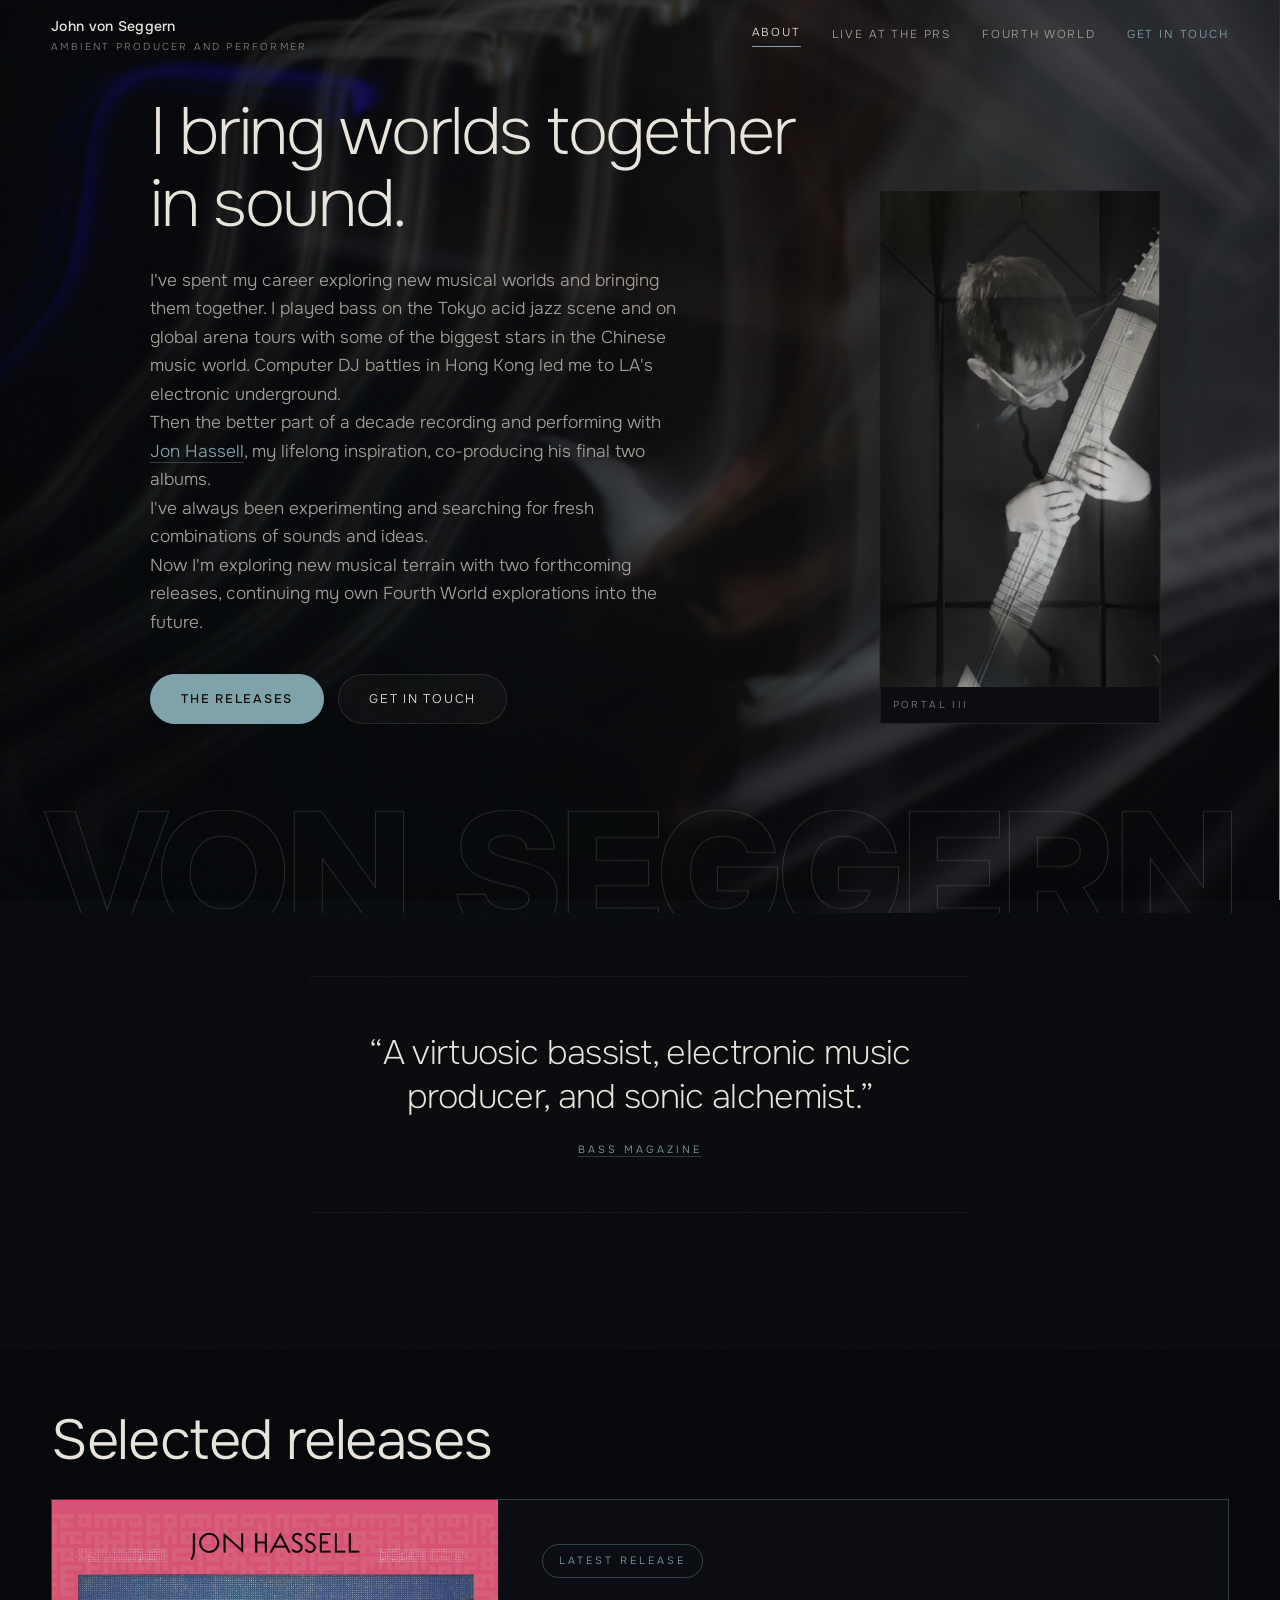
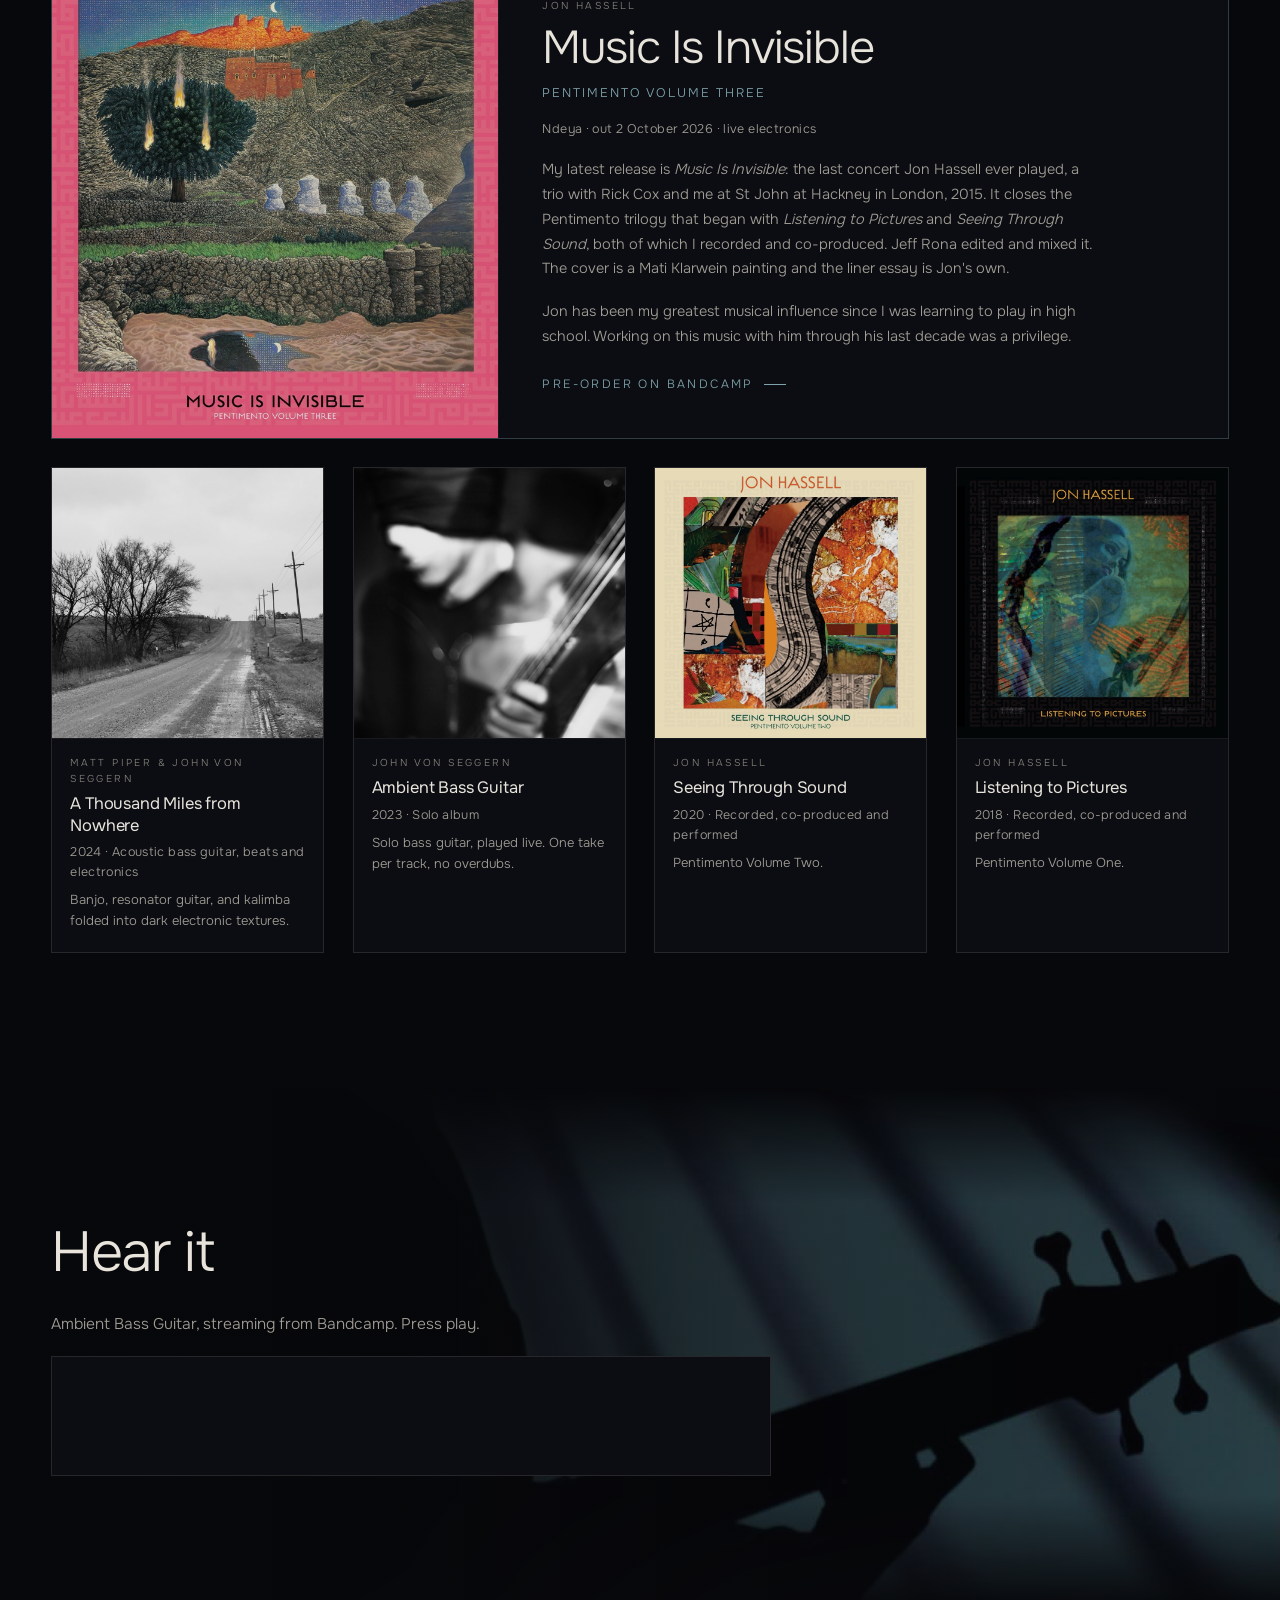
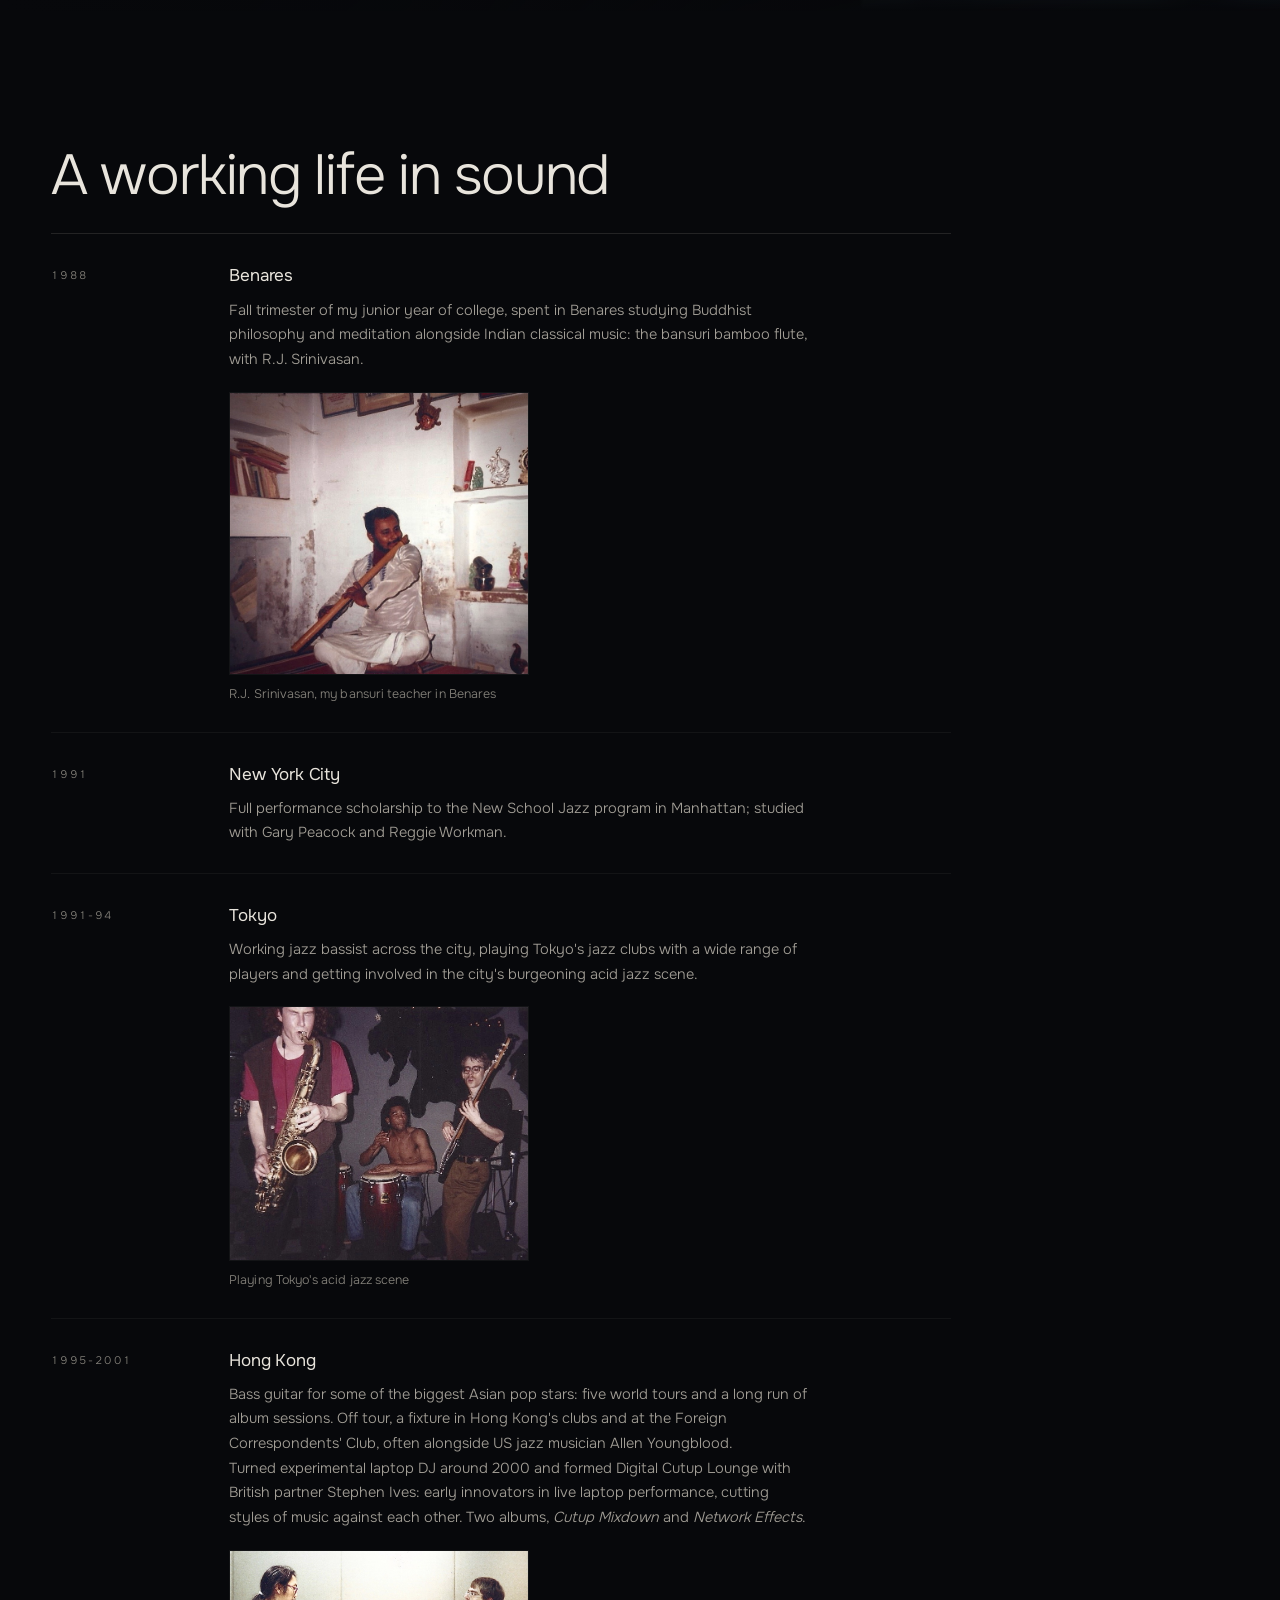
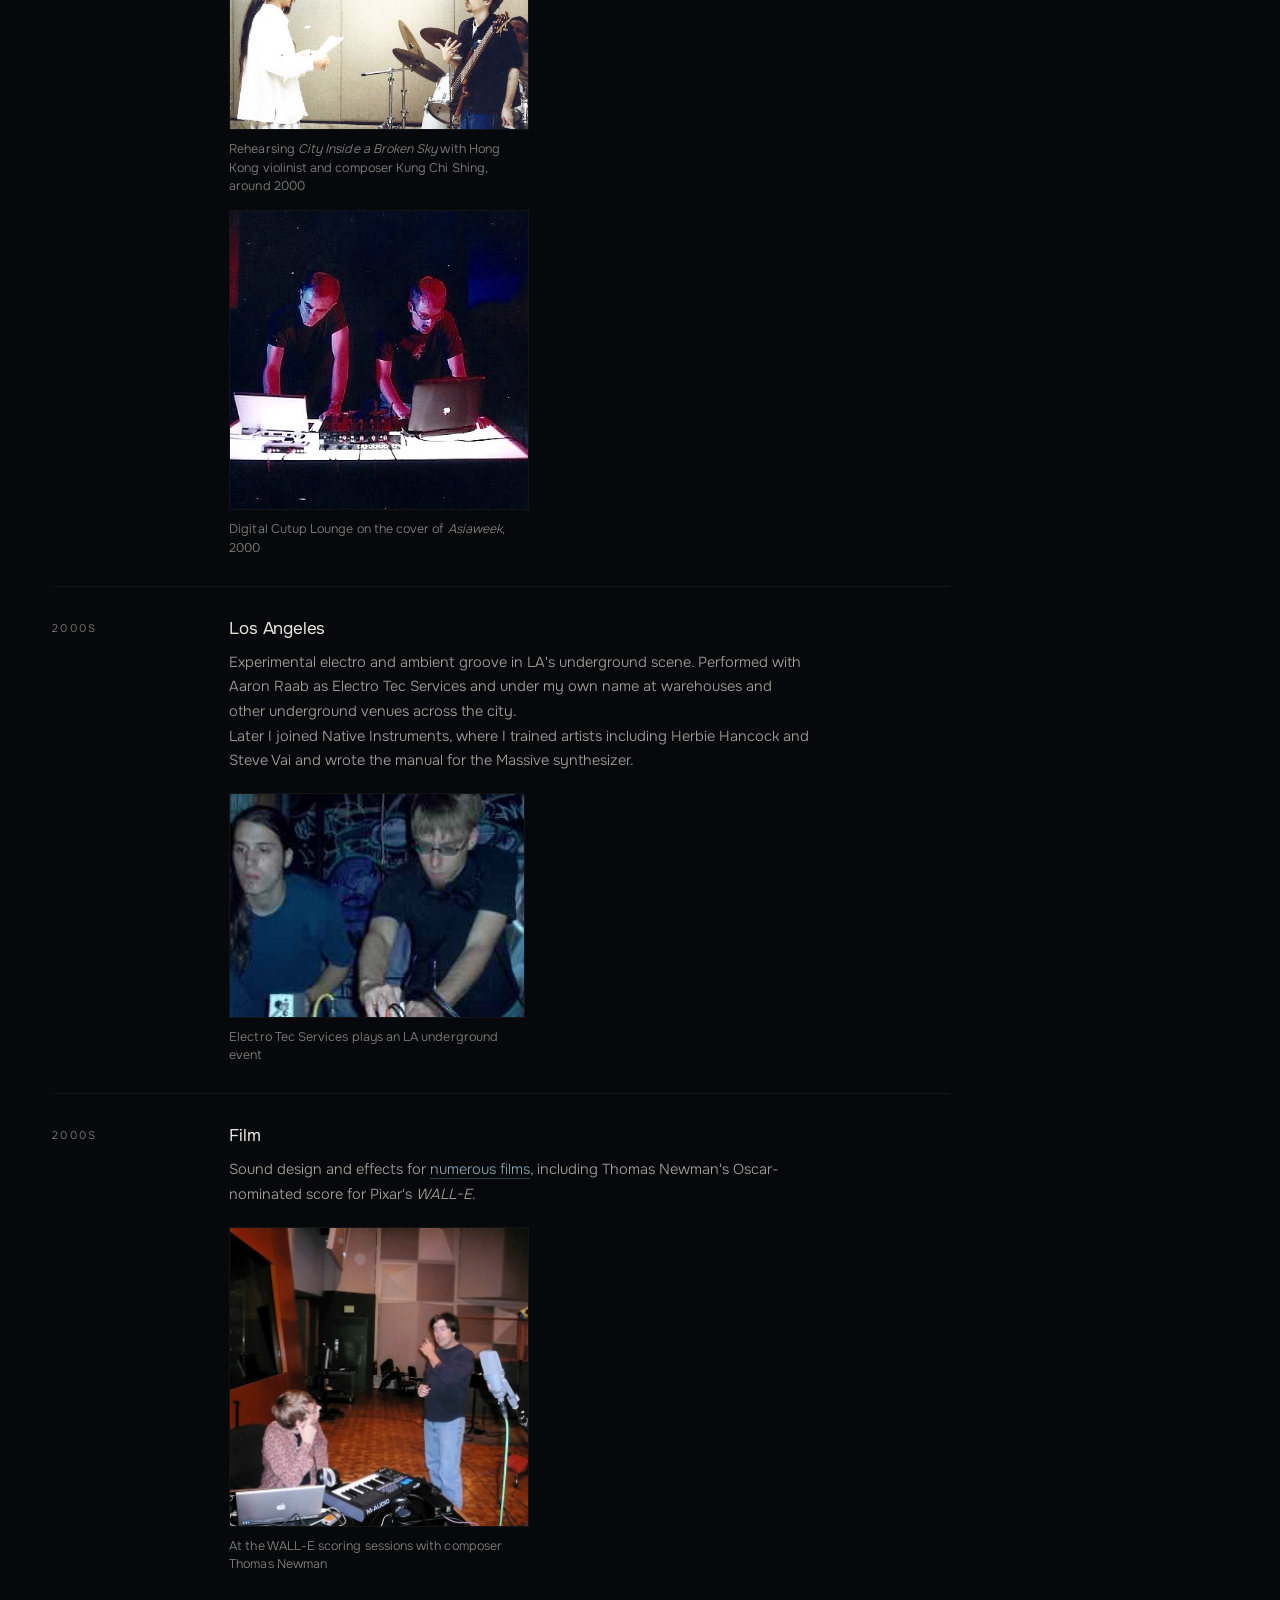
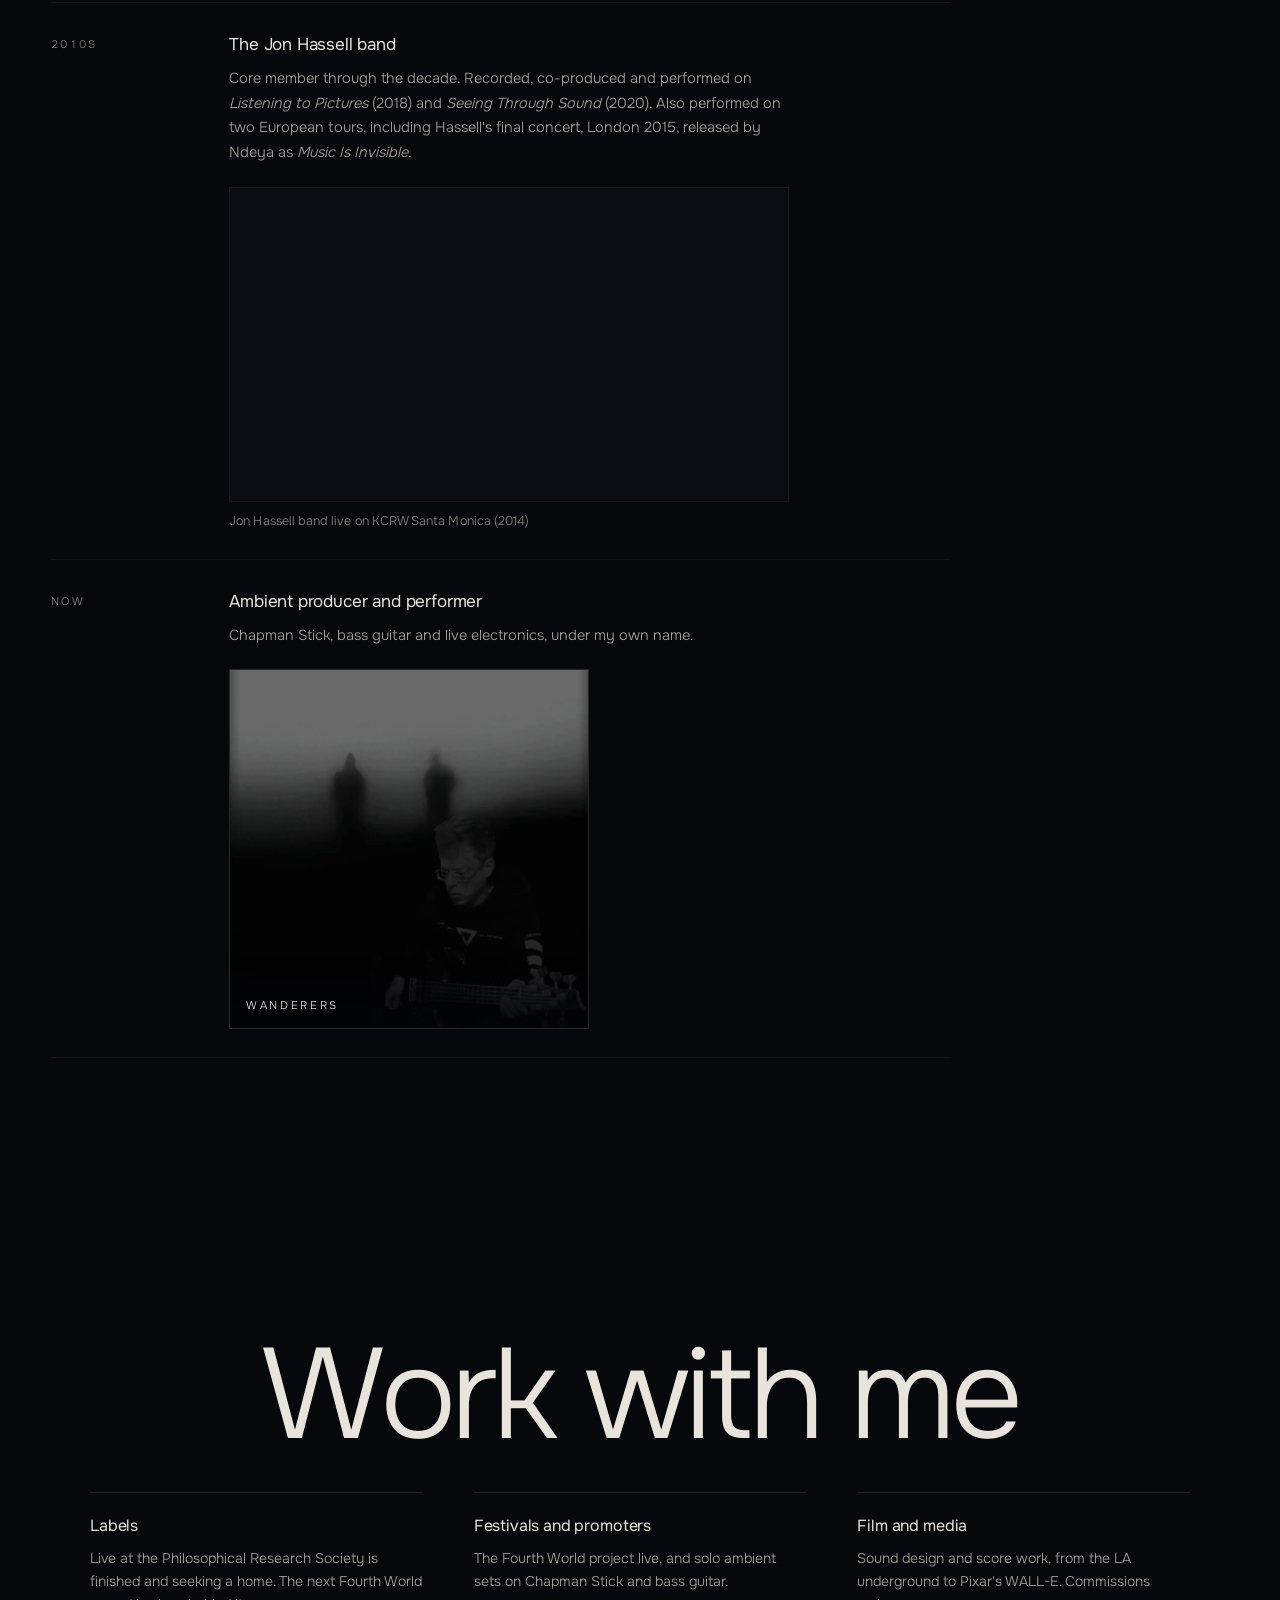
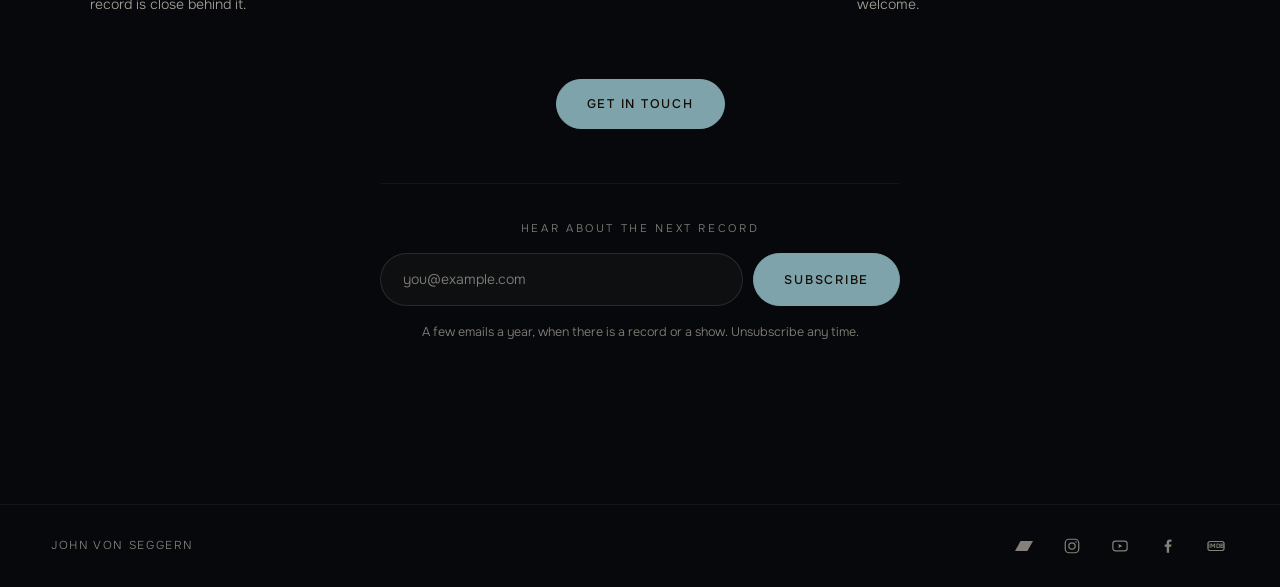
==== index.html @ d7f8a62e "Use John's wider edit of the R.J. Srinivasan photo The new crop keeps the room: the bookshelf, the s" ====
<!doctype html>
<html lang="en">
<!-- Text on this page is generated from copy/_shared.md + copy/index.md.
     Do not edit visible copy here; edit the Markdown, then: node build.js -->
<head>
<meta charset="utf-8">
<meta name="viewport" content="width=device-width, initial-scale=1">
<title data-copy="meta.title">John von Seggern - Ambient producer and performer</title>
<meta name="description" data-copy="meta.description" data-copy-attrs="content" content="John von Seggern: ambient producer and performer. Recorded and co-produced Jon Hassell's final two albums, sound design for Pixar's WALL-E, and a life in LA's electronic underground.">

<meta property="og:type" content="website">
<meta property="og:title" data-copy="meta.og.title" data-copy-attrs="content" content="John von Seggern">
<meta property="og:description" data-copy="meta.og.description" data-copy-attrs="content" content="Ambient producer and performer. A decade recording and performing with Jon Hassell. Worlds brought together in sound.">
<meta property="og:image" content="https://johnvonseggern.com/assets/web/img/prs-stage.jpg">
<meta property="og:image:width" content="2000">
<meta property="og:image:height" content="1363">
<meta property="og:image:alt" content="John von Seggern performing live with bass guitar and electronics">
<meta property="og:url" content="https://johnvonseggern.com/">
<meta name="twitter:card" content="summary_large_image">
<meta name="twitter:image" content="https://johnvonseggern.com/assets/web/img/prs-stage.jpg">
<meta name="twitter:image:alt" content="John von Seggern performing live with bass guitar and electronics">
<link rel="canonical" href="https://johnvonseggern.com/">
<meta name="theme-color" content="#07080b">

<link rel="preconnect" href="https://fonts.googleapis.com">
<link rel="preconnect" href="https://fonts.gstatic.com" crossorigin>
<link href="https://fonts.googleapis.com/css2?family=Onest:wght@200;300;400;500;600;800&display=swap" rel="stylesheet">
<link rel="stylesheet" href="css/site.css">
</head>
<body>

<!-- Atmospheric layers. Fixed, pointer-events-none, never inside a scrolling container. -->
<canvas id="fog" aria-hidden="true"></canvas>
<div class="vignette" aria-hidden="true"></div>
<div class="grain" aria-hidden="true"></div>

<a class="skip" href="#releases" data-copy="skip.label">Skip to content</a>

<header class="nav" id="nav">
  <a class="brand" href="index.html">
    <span class="brand-name" data-copy="brand.name">John von Seggern</span>
    <span class="brand-sub" data-copy="brand.sub">Ambient producer and performer</span>
  </a>
  <nav class="nav-links" aria-label="Pages">
    <a href="index.html" aria-current="page" data-copy="nav.about">About</a>
    <a href="prs.html" data-copy="nav.prs">Live at the PRS</a>
    <a href="fourth-world.html" data-copy="nav.fourthworld">Fourth World</a>
    <a href="#contact" class="nav-cta" data-copy="nav.cta">Get in touch</a>
  </nav>
</header>

<div class="rail" aria-hidden="true"><i id="railfill"></i></div>

<main id="top">

  <!-- ── 01 HERO ─ who he is today, grounded in what he has done ───── -->
  <section class="hero" id="hero">
    <div class="hero-bg" aria-hidden="true">
      <img src="assets/web/img/strings.jpg" alt="" fetchpriority="high">
    </div>

    <div class="hero-inner">
      <h1 class="hero-h reveal" data-copy="hero.h1">
        I bring worlds together<br>
        in sound.
      </h1>
      <p class="hero-sub reveal" style="--d:.08s" data-copy="hero.sub">
        I've spent my career exploring new musical worlds and bringing them together. I played bass on the Tokyo acid jazz scene and on global arena tours with some of the biggest stars in the Chinese music world. Computer DJ battles in Hong Kong led me to LA's electronic underground.<br>
        Then the better part of a decade recording and performing with <a href="https://en.wikipedia.org/wiki/Jon_Hassell" target="_blank" rel="noopener">Jon Hassell</a>,
        my lifelong inspiration, co-producing his final two albums.<br>
        I've always been experimenting and searching for fresh combinations of sounds and ideas.<br>
        Now I'm exploring new musical terrain with two forthcoming releases, continuing my own Fourth World explorations into the future.
      </p>
      <div class="hero-cta reveal" style="--d:.16s">
        <a class="btn btn-primary" href="#releases" data-copy="hero.cta.primary">The releases</a>
        <a class="btn btn-ghost" href="#contact" data-copy="hero.cta.secondary">Get in touch</a>
      </div>
    </div>

    <!-- floating video tile, Kage-style. The inline loop is a silent encode;
         the lightbox (data-video) streams the full piece with sound. Portal
         III runs 42s, so the loop is the whole piece rather than an excerpt
         the way Portal II's was. It is encoded at crf 31, not the house 27:
         this is the one video that autoplays the moment the page opens, and
         the tile is capped at 281px wide (hidden entirely under 900px), so
         27 spent 1.2MB on detail that never reaches a screen. -->
    <button class="hero-tile reveal" style="--d:.22s" data-video="assets/web/video/portal-iii.mp4"
            data-title="Portal III" aria-label="Play Portal III video">
      <video muted loop playsinline preload="none"
             poster="assets/web/img/poster-portal-iii.jpg"
             src="assets/web/video/portal-iii-loop.mp4"></video>
      <span class="hero-tile-label" data-copy="hero.tile.label">Portal III</span>
    </button>

    <div class="wordmark" aria-hidden="true"><span id="wm">VON&nbsp;SEGGERN</span></div>
  </section>


  <!-- ── 01b PRESS ─ one outside voice, right after the hero's own
       account of itself and before the record shelf ──────────────── -->
  <section class="press" id="press">
    <figure class="press-quote reveal">
      <blockquote data-copy="press.bass.quote">&ldquo;A virtuosic bassist, electronic music producer, and sonic alchemist.&rdquo;</blockquote>
      <figcaption class="press-cite">
        <a href="https://bassmagazine.com/john-von-seggern-announces-upcoming-album-ambient-bass-guitar/"
           target="_blank" rel="noopener"><cite data-copy="press.bass.cite">Bass Magazine</cite></a>
      </figcaption>
    </figure>
  </section>


  <!-- ── 02 RELEASES ─ the curated shelf of past records ───────────── -->
  <section class="sec releases" id="releases">
    <h2 class="h2 reveal" data-copy="releases.h2">Selected releases</h2>

    <!-- Featured: the newest record, given the full width above the grid.
         Only ever one. When the next release lands, this one moves down
         into .rel-grid as an ordinary card. -->
    <a class="rel-feature reveal" href="https://jonhassell.bandcamp.com/album/music-is-invisible-pentimento-volume-three"
       rel="noopener" target="_blank">
      <span class="rel-feature-art">
        <img src="assets/web/img/cover-invisible.jpg"
             alt="Music Is Invisible cover: a Mati Klarwein painting of a hillside village under a crescent moon"
             loading="lazy">
      </span>
      <span class="rel-feature-meta">
        <span class="album-status" data-copy="rel.invisible.status">Latest release</span>
        <span class="rel-feature-artist" data-copy="rel.invisible.artist">Jon Hassell</span>
        <span class="rel-feature-title" data-copy="rel.invisible.title">Music Is Invisible</span>
        <span class="rel-feature-sub" data-copy="rel.invisible.sub">Pentimento Volume Three</span>
        <span class="rel-feature-role" data-copy="rel.invisible.role">Ndeya &middot; out 2 October 2026 &middot; live electronics</span>
        <span class="rel-feature-body" data-copy="rel.invisible.body1">
          My latest release is <em>Music Is Invisible</em>: the last concert Jon Hassell ever
          played, a trio with Rick Cox and me at St John at Hackney in London, 2015.
          It closes the Pentimento trilogy that began with <em>Listening to Pictures</em>
          and <em>Seeing Through Sound</em>, both of which I recorded and co-produced.
          Jeff Rona edited and mixed it. The cover is a Mati Klarwein painting and
          the liner essay is Jon's own.
        </span>
        <span class="rel-feature-body" data-copy="rel.invisible.body2">
          Jon has been my greatest musical influence since I was learning to play in
          high school. Working on this music with him through his last decade was a
          privilege.
        </span>
        <span class="rel-feature-cta" data-copy="rel.invisible.cta">Pre-order on Bandcamp</span>
      </span>
    </a>

    <!-- Reverse chronological. -->
    <div class="rel-grid">

      <a class="rel reveal" href="https://johnvon.bandcamp.com/album/a-thousand-miles-from-nowhere"
         rel="noopener" target="_blank">
        <span class="rel-art"><img src="assets/web/img/cover-tmfn.jpg" alt="" loading="lazy"></span>
        <span class="rel-meta">
          <span class="rel-artist" data-copy="rel.tmfn.artist">Matt Piper &amp; John von Seggern</span>
          <span class="rel-title" data-copy="rel.tmfn.title">A Thousand Miles from Nowhere</span>
          <span class="rel-role" data-copy="rel.tmfn.role">2024 &middot; Acoustic bass guitar, beats and electronics</span>
          <span class="rel-line" data-copy="rel.tmfn.line">
            Banjo, resonator guitar, and kalimba folded into dark electronic
            textures.
          </span>
        </span>
      </a>

      <a class="rel reveal" style="--d:.06s" href="https://johnvon.bandcamp.com/album/ambient-bass-guitar"
         rel="noopener" target="_blank">
        <span class="rel-art"><img src="assets/web/img/cover-abg.jpg" alt="" loading="lazy"></span>
        <span class="rel-meta">
          <span class="rel-artist" data-copy="rel.abg.artist">John von Seggern</span>
          <span class="rel-title" data-copy="rel.abg.title">Ambient Bass Guitar</span>
          <span class="rel-role" data-copy="rel.abg.role">2023 &middot; Solo album</span>
          <span class="rel-line" data-copy="rel.abg.line">Solo bass guitar, played live. One take per track, no overdubs.</span>
        </span>
      </a>

      <a class="rel reveal" style="--d:.12s"
         href="https://www.youtube.com/watch?v=nZeCZ1MTCkA&amp;list=OLAK5uy_lYxoY0qTlQonBW9faIrk0W-QDXne2gDJo&amp;index=2"
         rel="noopener" target="_blank">
        <span class="rel-art"><img src="assets/web/img/cover-seeing.jpg" alt="" loading="lazy"></span>
        <span class="rel-meta">
          <span class="rel-artist" data-copy="rel.seeing.artist">Jon Hassell</span>
          <span class="rel-title" data-copy="rel.seeing.title">Seeing Through Sound</span>
          <span class="rel-role" data-copy="rel.seeing.role">2020 &middot; Recorded, co-produced and performed</span>
          <span class="rel-line" data-copy="rel.seeing.line">Pentimento Volume Two.</span>
        </span>
      </a>

      <a class="rel reveal" style="--d:.18s"
         href="https://www.youtube.com/watch?v=08a_pqOjzc8&amp;list=OLAK5uy_nEiHeSC9v34qN7yXW-GhS_eXLv1ClhCdI&amp;index=2"
         rel="noopener" target="_blank">
        <span class="rel-art"><img src="assets/web/img/cover-listening.jpg" alt="" loading="lazy"></span>
        <span class="rel-meta">
          <span class="rel-artist" data-copy="rel.listening.artist">Jon Hassell</span>
          <span class="rel-title" data-copy="rel.listening.title">Listening to Pictures</span>
          <span class="rel-role" data-copy="rel.listening.role">2018 &middot; Recorded, co-produced and performed</span>
          <span class="rel-line" data-copy="rel.listening.line">Pentimento Volume One.</span>
        </span>
      </a>

    </div>
  </section>


  <!-- ── 03 HEAR IT ─ the music, playable without leaving ──────────── -->
  <section class="sec hear" id="listen">
    <div class="hear-bg" aria-hidden="true">
      <img src="assets/web/img/live-at-prs/7rv0197-jvs.jpg" alt="" loading="lazy">
    </div>
    <h2 class="h2 reveal" data-copy="hear.h2">Hear it</h2>
    <p class="body reveal" style="--d:.06s" data-copy="hear.sub">Ambient Bass Guitar, streaming from Bandcamp. Press play.</p>
    <div class="embed reveal" style="--d:.1s">
      <iframe title="Ambient Bass Guitar by John von Seggern, Bandcamp player"
              loading="lazy"
              src="https://bandcamp.com/EmbeddedPlayer/album=1179333122/size=large/bgcol=07080b/linkcol=7fa3ab/tracklist=false/artwork=small/transparent=true/"></iframe>
    </div>
  </section>


  <!-- ── 04 HISTORY ─ the career, curated for the picture John wants ── -->
  <section class="sec history" id="history">
    <h2 class="h2 reveal" data-copy="history.h2">A working life in sound</h2>
    <ol class="timeline">
      <li class="era reveal">
        <span class="era-when" data-copy="era.india.when">1988</span>
        <span class="era-what">
          <h3 data-copy="era.india.h3">Benares</h3>
          <p data-copy="era.india.p">
            Fall trimester of my junior year of college, spent in Benares studying Buddhist
            philosophy and meditation alongside Indian classical music: the bansuri bamboo
            flute, with R.J. Srinivasan.
          </p>
          <div class="era-photos">
            <figure class="era-photo">
              <img src="assets/web/img/other/rj-srinivasan2.jpg"
                   alt="R.J. Srinivasan seated on the floor of a whitewashed room, playing a long bamboo flute, a bookshelf and small shrine niches behind him"
                   width="731" height="690" loading="lazy" decoding="async">
              <figcaption data-copy="era.india.caption.teacher">R.J. Srinivasan, my bansuri teacher in Benares</figcaption>
            </figure>
          </div>
        </span>
      </li>
      <li class="era reveal" style="--d:.04s">
        <span class="era-when" data-copy="era.study.when">1991</span>
        <span class="era-what">
          <h3 data-copy="era.study.h3">New York City</h3>
          <p data-copy="era.study.p">
            Full performance scholarship to the New School Jazz program in
            Manhattan; studied with Gary Peacock and Reggie Workman.
          </p>
        </span>
      </li>
      <li class="era reveal" style="--d:.08s">
        <span class="era-when" data-copy="era.tokyo.when">1991-94</span>
        <span class="era-what">
          <h3 data-copy="era.tokyo.h3">Tokyo</h3>
          <p data-copy="era.tokyo.p">
            Working jazz bassist across the city, playing Tokyo's jazz clubs with
            a wide range of players and getting involved in the city's burgeoning
            acid jazz scene.
          </p>
          <div class="era-photos">
            <figure class="era-photo">
              <img src="assets/web/img/other/andy-david-johnvon-acidjazz.jpg"
                   alt="A trio playing in a dark room: a saxophonist, a conga player, and John von Seggern on bass guitar"
                   width="719" height="609" loading="lazy" decoding="async">
              <figcaption data-copy="era.tokyo.caption">Playing Tokyo's acid jazz scene</figcaption>
            </figure>
          </div>
        </span>
      </li>
      <li class="era reveal" style="--d:.12s">
        <span class="era-when" data-copy="era.hk.when">1995-2001</span>
        <span class="era-what">
          <h3 data-copy="era.hk.h3">Hong Kong</h3>
          <p data-copy="era.hk.p">
            Bass guitar for some of the biggest Asian pop stars: five world tours
            and a long run of album sessions. Off tour, a fixture in Hong Kong's
            clubs and at the Foreign Correspondents' Club, often alongside US jazz
            musician Allen Youngblood.<br>
            Turned experimental laptop DJ around 2000 and formed Digital Cutup Lounge with
            British partner Stephen Ives: early innovators in live laptop performance, cutting
            styles of music against each other. Two albums, <em>Cutup Mixdown</em>
            and <em>Network Effects</em>.
          </p>
          <div class="era-photos stack">
            <figure class="era-photo">
              <img src="assets/web/img/other/johnvon-with-kungchishing.jpg"
                   alt="Kung Chi Shing reading from a score while John von Seggern, bass guitar in hand, talks back across a rehearsal room"
                   width="993" height="594" loading="lazy" decoding="async">
              <figcaption data-copy="era.hk.caption.kung">Rehearsing <em>City Inside a Broken Sky</em> with Hong Kong violinist and composer Kung Chi Shing, around 2000</figcaption>
            </figure>
            <figure class="era-photo">
              <img src="assets/web/img/other/dcl-asiaweek-cover.jpg"
                   alt="Two performers lit red and blue, bent over laptops and a mixer on a white table"
                   width="402" height="402" loading="lazy" decoding="async">
              <figcaption data-copy="era.hk.caption.asiaweek">Digital Cutup Lounge on the cover of <em>Asiaweek</em>, 2000</figcaption>
            </figure>
          </div>
        </span>
      </li>
      <li class="era reveal" style="--d:.16s">
        <span class="era-when" data-copy="era.la.when">2000s</span>
        <span class="era-what">
          <h3 data-copy="era.la.h3">Los Angeles</h3>
          <p data-copy="era.la.p">
            Experimental electro and ambient groove in LA's underground scene.
            Performed with Aaron Raab as Electro Tec Services and under my own name at warehouses and other underground venues across the city.<br>
            Later I joined Native Instruments, where I trained artists including
            Herbie Hancock and Steve Vai and wrote the manual for the Massive
            synthesizer.
          </p>
          <div class="era-photos">
            <figure class="era-photo" style="--nat:296px">
              <img src="assets/web/img/era-ets-warehouse.jpg"
                   alt="Two performers behind gear at a dark warehouse event, graffiti on the wall behind them"
                   width="296" height="224" loading="lazy" decoding="async">
              <figcaption>Electro Tec Services plays an LA underground event</figcaption>
            </figure>
          </div>
        </span>
      </li>
      <li class="era reveal" style="--d:.2s">
        <span class="era-when" data-copy="era.film.when">2000s</span>
        <span class="era-what">
          <h3 data-copy="era.film.h3">Film</h3>
          <p data-copy="era.film.p">
            Sound design and effects for <a href="https://www.imdb.com/name/nm3658645/" target="_blank" rel="noopener">numerous films</a>,
            including Thomas Newman's Oscar-nominated score for Pixar's <em>WALL-E</em>.
          </p>
          <div class="era-photos">
            <figure class="era-photo">
              <img src="assets/web/img/era-walle-newman.jpg"
                   alt="Thomas Newman standing in a scoring stage talking to John von Seggern, who is seated at a laptop and MIDI keyboard"
                   width="600" height="600" loading="lazy" decoding="async">
              <figcaption>At the WALL-E scoring sessions with composer Thomas Newman</figcaption>
            </figure>
          </div>
        </span>
      </li>
      <li class="era reveal" style="--d:.24s">
        <span class="era-when" data-copy="era.hassell.when">2010s</span>
        <span class="era-what">
          <h3 data-copy="era.hassell.h3">The Jon Hassell band</h3>
          <p data-copy="era.hassell.p">
            Core member through the decade. Recorded, co-produced and performed on
            <em>Listening to Pictures</em> (2018) and <em>Seeing Through Sound</em> (2020).
            Also performed on two European tours, including Hassell's final concert, London 2015, released by Ndeya as <em>Music Is Invisible</em>.
          </p>
          <figure class="era-video">
            <div class="frame">
              <iframe src="https://www.youtube-nocookie.com/embed/ZKNmQaoza5E"
                      title="Jon Hassell band live on KCRW Santa Monica, 2014"
                      loading="lazy"
                      allow="accelerometer; clipboard-write; encrypted-media; gyroscope; picture-in-picture; web-share"
                      referrerpolicy="strict-origin-when-cross-origin"
                      allowfullscreen></iframe>
            </div>
            <figcaption>Jon Hassell band live on KCRW Santa Monica (2014)</figcaption>
          </figure>
        </span>
      </li>
      <li class="era reveal" style="--d:.28s">
        <span class="era-when" data-copy="era.now.when">Now</span>
        <span class="era-what">
          <h3 data-copy="era.now.h3">Ambient producer and performer</h3>
          <p data-copy="era.now.p">Chapman Stick, bass guitar and live electronics, under my own name.</p>
          <!-- same deal as the hero tile: nothing but the poster loads until
               the clip scrolls into view, and the lightbox adds the sound. -->
          <button class="tile era-tile" data-video="assets/web/video/wanderers.mp4"
                  data-title="Wanderers" aria-label="Play Wanderers video">
            <video muted loop playsinline preload="none"
                   poster="assets/web/img/poster-wanderers.jpg"
                   src="assets/web/video/wanderers.mp4"></video>
            <span class="tile-label" data-copy="era.now.tile">Wanderers</span>
          </button>
        </span>
      </li>
    </ol>
  </section>


  <!-- ── 06 CONTACT ─ why to reach out ──────────────────────────────── -->
  <section class="sec listen" id="contact">
    <h2 class="h2 big reveal" data-copy="contact.h2">Work with me</h2>
    <div class="credits contact-grid">
      <div class="credit reveal" style="--d:.1s">
        <h3 data-copy="contact.labels.h3">Labels</h3>
        <p data-copy="contact.labels.p">
          Live at the Philosophical Research Society is finished and seeking a
          home. The next Fourth World record is close behind it.
        </p>
      </div>
      <div class="credit reveal" style="--d:.16s">
        <h3 data-copy="contact.fest.h3">Festivals and promoters</h3>
        <p data-copy="contact.fest.p">
          The Fourth World project live, and solo ambient sets on Chapman Stick
          and bass guitar.
        </p>
      </div>
      <div class="credit reveal" style="--d:.22s">
        <h3 data-copy="contact.film.h3">Film and media</h3>
        <p data-copy="contact.film.p">
          Sound design and score work, from the LA underground to Pixar's WALL-E.
          Commissions welcome.
        </p>
      </div>
    </div>
    <div class="listen-cta reveal" style="--d:.26s">
      
      <a class="btn btn-primary" href="mailto:johnvon23@gmail.com" data-copy="contact.cta.primary">Get in touch</a>
    </div>
  
    <!-- ── mailing list ─ posts straight to Buttondown, no backend here.
         The action URL is the ONLY thing to change when the list moves;
         it is repeated on all three pages, so swap it with:
           ./scripts/set-signup-endpoint.sh '<url>'
         Until it is set, site.js disables the form so nothing can post
         into the void (same idea as .player.is-broken). ─────────────── -->
    <form class="signup reveal" style="--d:.32s" data-signup
          action="https://buttondown.com/api/emails/embed-subscribe/johnvon23" method="post" target="_blank">
      <label class="signup-label" for="signup-email" data-copy="signup.label">Hear about the next record</label>
      <div class="signup-row">
        <input class="signup-input" id="signup-email" type="email" name="email"
               required autocomplete="email" spellcheck="false"
               data-copy="signup.placeholder" data-copy-attrs="placeholder"
               placeholder="you@example.com">
        <input type="hidden" name="embed" value="1">
        <button class="btn btn-primary" type="submit" data-copy="signup.button">Subscribe</button>
      </div>
      <p class="signup-note" data-copy="signup.note">A few emails a year, when there is a record or a show. Unsubscribe any time.</p>
    </form>
  </section>

</main>

<footer class="foot">
  <span data-copy="foot.name">John von Seggern</span>
  <nav class="foot-icons" aria-label="Elsewhere">
    <a href="https://johnvon.bandcamp.com" rel="noopener" aria-label="Bandcamp" title="Bandcamp" target="_blank">
      <svg viewBox="0 0 24 24" width="18" height="18" fill="currentColor" aria-hidden="true"><path d="M0 18.75l7.437-13.5H24l-7.438 13.5H0z"/></svg>
    </a>
    <a href="https://www.instagram.com/johnvon/" rel="noopener" aria-label="Instagram" title="Instagram" target="_blank">
      <svg viewBox="0 0 24 24" width="18" height="18" fill="none" stroke="currentColor" stroke-width="1.6" aria-hidden="true"><rect x="3" y="3" width="18" height="18" rx="5"/><circle cx="12" cy="12" r="4.2"/><circle cx="17.4" cy="6.6" r="1.1" fill="currentColor" stroke="none"/></svg>
    </a>
    <a href="https://www.youtube.com/@JohnvonSeggern23" rel="noopener" aria-label="YouTube" title="YouTube" target="_blank">
      <svg viewBox="0 0 24 24" width="18" height="18" fill="none" stroke="currentColor" stroke-width="1.6" aria-hidden="true"><rect x="2.5" y="5.5" width="19" height="13" rx="3.5"/><path d="M10.2 9.4l5 2.6-5 2.6z" fill="currentColor" stroke="none"/></svg>
    </a>
    <a href="https://www.facebook.com/johnvonseggern/" rel="noopener" aria-label="Facebook" title="Facebook" target="_blank">
      <svg viewBox="0 0 24 24" width="18" height="18" fill="currentColor" aria-hidden="true"><path d="M13.5 21v-8h2.7l.4-3.1h-3.1V7.9c0-.9.25-1.5 1.55-1.5h1.65V3.6c-.29-.04-1.27-.12-2.41-.12-2.38 0-4.014 1.454-4.014 4.124V9.9H7.6V13h2.675v8z"/></svg>
    </a>
    <!-- IMDb as a monochrome wordmark in the same box as the YouTube glyph,
         so the row stays one visual family instead of importing a logo -->
    <a href="https://www.imdb.com/name/nm3658645/" rel="noopener" aria-label="IMDb" title="IMDb" target="_blank">
      <svg viewBox="0 0 24 24" width="18" height="18" fill="none" stroke="currentColor" stroke-width="1.5" aria-hidden="true"><rect x="1.2" y="6" width="21.6" height="12" rx="3"/><text x="12" y="14.9" text-anchor="middle" font-family="Onest, system-ui, sans-serif" font-size="8.4" font-weight="700" letter-spacing="-.5" fill="currentColor" stroke="none">IMDb</text></svg>
    </a>
  </nav>
</footer>

<!-- video lightbox -->
<dialog id="lightbox" class="lightbox">
  <button class="lightbox-close" id="lightboxClose" aria-label="Close">Close</button>
  <video id="lightboxVideo" controls playsinline></video>
  <p class="lightbox-title" id="lightboxTitle"></p>
</dialog>

<script src="js/site.js" defer></script>
</body>
</html>
---- css/site.css ----
/* ============================================================
   John von Seggern - ambient works
   Single dark theme. One accent. No build step.
   ============================================================ */

:root{
  /* ground runs slightly cold so the single accent has something to
     push against. Never pure black. */
  --ground:      #07080b;
  --ground-2:    #0b0d12;
  --ground-3:    #101319;

  --bone:        #e8e4dc;
  --bone-dim:    #a29e96;
  --muted:       #84817a;   /* 5.1:1 on --ground, keeps the 10px caps legible */

  /* sampled from the PRS stage photo: the projection-screen blue behind
     the silhouette. Cool, not warm, on purpose. */
  --accent:      #7fa3ab;
  --accent-hot:  #a3c5cc;

  --line:        rgba(232,228,220,.12);
  --line-soft:   rgba(232,228,220,.055);

  --pad:         clamp(20px, 4vw, 72px);
  --nav-h:       72px;
  --maxw:        1440px;

  --ease:        cubic-bezier(.22,.61,.36,1);
  --ease-out:    cubic-bezier(.16,1,.3,1);

  /* one radius system: everything sharp except pill CTAs */
  --r-pill:      999px;
}

*,*::before,*::after{ box-sizing:border-box; }

html{
  scroll-behavior:smooth;
  -webkit-text-size-adjust:100%;
}
@media (prefers-reduced-motion: reduce){ html{ scroll-behavior:auto; } }

body{
  margin:0;
  background:var(--ground);
  color:var(--bone);
  font-family:Onest, system-ui, -apple-system, "Helvetica Neue", sans-serif;
  font-weight:300;
  line-height:1.6;
  -webkit-font-smoothing:antialiased;
  overflow-x:hidden;
}

img{ max-width:100%; display:block; }
a{ color:inherit; text-decoration:none; }
button{ font:inherit; color:inherit; background:none; border:0; padding:0; cursor:pointer; }

::selection{ background:var(--accent); color:var(--ground); }

:focus-visible{
  outline:2px solid var(--accent-hot);
  outline-offset:3px;
}

.skip{
  position:fixed; top:8px; left:8px; z-index:200;
  padding:10px 16px; background:var(--bone); color:var(--ground);
  transform:translateY(-160%);
}
.skip:focus{ transform:none; }

/* ── atmosphere ─────────────────────────────────────────────
   All three layers are fixed + pointer-events:none so they never
   sit inside a scrolling container (GPU repaint killer on mobile). */

#fog{
  position:fixed; inset:0; z-index:0;
  width:100%; height:100%;
  pointer-events:none;
  opacity:.85;
  /* backing store is 1/10 scale; the blur hides the upscale seams */
  filter:blur(22px);
}
.vignette{
  position:fixed; inset:0; z-index:1; pointer-events:none;
  background:
    radial-gradient(120% 85% at 50% 0%, transparent 30%, rgba(3,4,6,.72) 100%),
    radial-gradient(100% 60% at 50% 100%, transparent 40%, rgba(3,4,6,.6) 100%);
}
.grain{
  position:fixed; inset:-50%; z-index:2; pointer-events:none;
  opacity:.05;
  background-image:url("data:image/svg+xml,%3Csvg xmlns='http://www.w3.org/2000/svg' width='220' height='220'%3E%3Cfilter id='n'%3E%3CfeTurbulence type='fractalNoise' baseFrequency='.82' numOctaves='3'/%3E%3C/filter%3E%3Crect width='100%25' height='100%25' filter='url(%23n)'/%3E%3C/svg%3E");
  animation:grainshift 6s steps(6) infinite;
}
@keyframes grainshift{
  0%{transform:translate(0,0)}      20%{transform:translate(-4%,2%)}
  40%{transform:translate(3%,-3%)}  60%{transform:translate(-2%,-2%)}
  80%{transform:translate(2%,3%)}   100%{transform:translate(0,0)}
}
@media (prefers-reduced-motion: reduce){ .grain{ animation:none; } }

main, .nav, .foot, .rail{ position:relative; z-index:3; }

/* ── nav ────────────────────────────────────────────────────── */

.nav{
  position:fixed; top:0; left:0; right:0; height:var(--nav-h);
  display:flex; align-items:center; justify-content:space-between;
  padding:0 var(--pad);
  z-index:100;
  transition:background .5s var(--ease), border-color .5s var(--ease);
  border-bottom:1px solid transparent;
}
.nav.stuck{
  background:rgba(7,8,11,.82);
  backdrop-filter:blur(14px) saturate(140%);
  -webkit-backdrop-filter:blur(14px) saturate(140%);
  border-bottom-color:var(--line-soft);
}
@media (prefers-reduced-transparency: reduce){
  .nav.stuck{ background:var(--ground); backdrop-filter:none; -webkit-backdrop-filter:none; }
}

.brand{ display:flex; flex-direction:column; line-height:1.25; }
.brand-name{ font-size:14px; font-weight:500; letter-spacing:.02em; }
.brand-sub{ font-size:10px; color:var(--muted); letter-spacing:.22em; text-transform:uppercase; margin-top:5px; }

.nav-links{ display:flex; align-items:center; gap:clamp(18px,2.4vw,38px); }
.nav-links a{
  font-size:11.5px; letter-spacing:.16em; text-transform:uppercase;
  color:var(--bone-dim); transition:color .3s var(--ease);
}
.nav-links a:hover{ color:var(--bone); }
.nav-links a[aria-current="page"]{
  color:var(--bone);
  border-bottom:1px solid var(--accent);
  padding-bottom:4px;
}
.nav-cta{ color:var(--accent) !important; }
.nav-cta:hover{ color:var(--accent-hot) !important; }

/* mobile: the nav is real navigation between pages now, so the links
   must survive. Two compact rows; the contact CTA lives on every page. */
@media (max-width:760px){
  .nav{
    flex-wrap:wrap; height:auto;
    padding-top:12px; padding-bottom:12px;
    row-gap:6px;
  }
  /* too many words next to the name at this width: drop the tagline */
  .brand-sub{ display:none; }
  .nav-links{ width:100%; gap:18px; }
  .nav-links a{ font-size:10px; letter-spacing:.12em; }
  .nav-cta{ display:none; }
}

/* scroll progress rail */
.rail{
  position:fixed; right:0; top:0; bottom:0; width:1px;
  background:var(--line-soft); z-index:99;
}
.rail i{
  display:block; width:100%; height:0;
  background:linear-gradient(180deg, transparent, var(--accent));
}
@media (max-width:760px){ .rail{ display:none; } }

/* ── shared type ────────────────────────────────────────────── */

.eyebrow{
  font-size:10.5px; letter-spacing:.28em; text-transform:uppercase;
  color:var(--muted); margin:0 0 22px;
}

.h2{
  font-size:clamp(30px, 4.4vw, 60px);
  font-weight:300; line-height:1.06; letter-spacing:-.025em;
  margin:0 0 28px;
}
.h2.big{ font-size:clamp(48px, 10vw, 140px); letter-spacing:-.04em; }

.lede{
  font-size:clamp(17px, 1.5vw, 21px); line-height:1.62;
  color:var(--bone); max-width:60ch; margin:0 0 22px; font-weight:300;
}
.body{
  font-size:15.5px; line-height:1.75; color:var(--bone-dim);
  max-width:62ch; margin:0 0 18px;
}

.todo{
  color:var(--accent); font-size:.92em; letter-spacing:.04em;
  border-bottom:1px dashed rgba(127,163,171,.4);
}

/* inline links inside prose. The accent carries them; the underline is
   quiet enough that a linked phrase does not shout out of the paragraph. */
.lede a, .body a, .era p a, .hero-sub a{
  color:var(--accent);
  border-bottom:1px solid rgba(127,163,171,.35);
  transition:color .3s var(--ease), border-color .3s var(--ease);
}
.lede a:hover, .body a:hover, .era p a:hover, .hero-sub a:hover{
  color:var(--accent-hot); border-color:var(--accent-hot);
}

.sec{
  padding:clamp(96px, 15vh, 190px) var(--pad);
  max-width:var(--maxw); margin:0 auto;
}

/* ── buttons ────────────────────────────────────────────────── */

.btn{
  display:inline-flex; align-items:center; justify-content:center;
  white-space:nowrap;                    /* CTA labels never wrap */
  padding:14px 30px; border-radius:var(--r-pill);
  font-size:12.5px; letter-spacing:.14em; text-transform:uppercase;
  transition:transform .18s var(--ease), background .3s var(--ease),
             color .3s var(--ease), border-color .3s var(--ease);
}
.btn:active{ transform:translateY(1px) scale(.985); }

.btn-primary{
  background:var(--accent); color:#120c04; font-weight:500;  /* 7.2:1 */
  border:1px solid var(--accent);
}
.btn-primary:hover{ background:var(--accent-hot); border-color:var(--accent-hot); }

.btn-ghost{
  background:rgba(232,228,220,.03);
  border:1px solid var(--line);
  color:var(--bone);                                        /* 14:1 on ground */
}
.btn-ghost:hover{ border-color:var(--bone-dim); background:rgba(232,228,220,.07); }

/* ── 01 hero ────────────────────────────────────────────────── */

.hero{
  position:relative;
  min-height:100dvh;
  display:flex; flex-direction:column; justify-content:center;
  /* bottom padding reserves the lower band for the wordmark so the CTA row
     never lands on top of the letterforms */
  padding:calc(var(--nav-h) + 24px) var(--pad) clamp(120px, 21vh, 250px);
  overflow:hidden;
}

/* photograph layer: light-trail strings, kept dim so type stays first */
.hero-bg{
  position:absolute; inset:-12% 0; z-index:-2; pointer-events:none;
}
.hero-bg img{
  width:100%; height:100%; object-fit:cover;
  opacity:.34;
  -webkit-mask-image:radial-gradient(120% 90% at 70% 40%, #000 30%, transparent 78%);
          mask-image:radial-gradient(120% 90% at 70% 40%, #000 30%, transparent 78%);
}

.hero-inner{ max-width:min(980px, 94%); margin:0 auto; width:100%; }

.hero-h{
  font-size:clamp(34px, 5.2vw, 68px);
  font-weight:200; line-height:1.08; letter-spacing:-.035em;
  margin:0 0 26px;
}
.hero-sub{
  font-size:clamp(15px, 1.35vw, 18px); line-height:1.65;
  color:var(--bone-dim); max-width:48ch; margin:0 0 38px;
}
.hero-cta{ display:flex; flex-wrap:wrap; gap:14px; }

/* floating video tile, Kage-style: vertical pane centered in the space
   right of the copy column. `translate` (not transform) does the centering
   so the reveal/hover transforms compose instead of clobbering it. */
.hero-tile{
  position:absolute; left:calc(75% + 60px); top:50%;
  translate:-50% -50%;
  /* 500px-tall 9:16 video = 281px wide; shrinks on narrower screens */
  width:min(281px, 50vw - 240px);
  z-index:4;
  text-align:left;
  border:1px solid var(--line);
  background:var(--ground-2);
  transition:border-color .35s var(--ease), transform .35s var(--ease);
}
.hero-tile:hover{ border-color:var(--bone-dim); transform:translateY(-3px); }
.hero-tile video{
  display:block; width:100%; aspect-ratio:9/16; object-fit:cover;
  opacity:.85;
}
.hero-tile-label{
  display:block; padding:10px 12px;
  font-size:10px; letter-spacing:.24em; text-transform:uppercase;
  color:var(--muted);
}
@media (max-width:900px){ .hero-tile{ display:none; } }

/* giant wordmark, bleeding both edges, parallax on scroll */
.wordmark{
  position:absolute; left:0; right:0; bottom:-2.5vw;
  pointer-events:none; user-select:none;
  z-index:-1;
  overflow:hidden;
}
.wordmark span{
  display:block;
  font-size:13.5vw; font-weight:800; line-height:.78;
  letter-spacing:-.045em;
  text-align:center;
  white-space:nowrap;
  color:transparent;
  -webkit-text-stroke:1px rgba(232,228,220,.16);
  will-change:transform;
}
@supports not (-webkit-text-stroke: 1px black){
  .wordmark span{ color:rgba(232,228,220,.07); }
}

/* ── press pull-quote (home) ─────────────────────────────────
   One line of outside validation between the hero's self-description
   and the shelf of records. Deliberately slim: hairlines instead of a
   card, so it reads as a caesura between two big sections rather than
   becoming a third one. */

.press{
  padding:clamp(40px, 7vh, 88px) var(--pad);
  max-width:var(--maxw); margin:0 auto;
}
.press-quote{
  margin:0 auto; max-width:clamp(340px, 52vw, 660px); text-align:center;
  padding:clamp(30px, 4.5vw, 54px) 0;
  border-top:1px solid var(--line-soft);
  border-bottom:1px solid var(--line-soft);
}
/* the measure is set on the blockquote, not the figure: ch has to resolve
   against the quote's own display size or it comes out half as wide */
.press-quote blockquote{
  margin:0 auto; max-width:34ch;
  font-size:clamp(21px, 2.7vw, 34px);
  font-weight:200; line-height:1.3; letter-spacing:-.02em;
  color:var(--bone);
}
.press-cite{
  display:block; margin-top:22px;
  font-size:10.5px; letter-spacing:.28em; text-transform:uppercase;
  color:var(--muted);
}
.press-cite a{
  color:var(--accent);
  border-bottom:1px solid rgba(127,163,171,.3);
  transition:color .3s var(--ease), border-color .3s var(--ease);
}
.press-cite a:hover{ color:var(--accent-hot); border-color:var(--accent-hot); }
.press-cite cite{ font-style:normal; }

/* ── 02/03 albums ─ full-bleed photographic sections ────────── */

.album{
  position:relative;
  overflow:hidden;   /* clips the oversized parallax image */
  padding:clamp(110px, 18vh, 220px) var(--pad);

  /* Own the stacking context. .album-bg sits at z-index:-1, and
     position:relative alone does NOT make this element one, so the photo
     would join main's context and paint *below* any background painted on
     this section. The moment .album-framed added background:#000 the
     photograph vanished behind it. isolation:isolate keeps the negative
     layer inside the section: above its own background, below its copy. */
  isolation:isolate;
}

/* photograph sits taller than the section and drifts as it scrolls through */
.album-bg{
  position:absolute; inset:-18% 0; z-index:-1; pointer-events:none;
}
.album-bg img{
  width:100%; height:100%; object-fit:cover;
  opacity:.38;
  will-change:transform;
}
/* Darken toward the edges so copy always sits on quiet ground, and so the
   photograph fades into the sections above and below instead of starting
   at a line.

   The stops are offset because this scrim is measured on the .album-bg
   box, not on the section. That box is inset:-18% 0, so it is 1.36x the
   section tall and the section's top edge falls ~13% down it (18/136);
   its bottom edge ~87%. Fading from 0% would spend 60% of the fade in the
   part that .album's overflow:hidden clips away, and the photo would meet
   the section above as a hard band. */
.album-bg::after{
  content:""; position:absolute; inset:0;
  background:
    linear-gradient(180deg, var(--ground) 13%, transparent 34%, transparent 66%, var(--ground) 87%),
    radial-gradient(110% 90% at 30% 50%, rgba(7,8,11,.62), transparent 70%);
}

/* Framed instead of cropped. Some photographs carry information at the
   left and right edges (the band shot: a player at each end), and cover
   eats it on a wide screen. Here the frame is fitted whole and the ground
   shows as a margin down both sides.

   The drift is off in this mode on purpose: a contained image has no
   overflow to travel into, so any movement would expose its own edge.
   Only above 940px, where the section is landscape enough for a 4:3 frame
   to fill the height. Narrower than that it stays cropped, or a tall
   section would strand a small photo in a field of black. */
@media (min-width:940px){
  .album-framed .album-bg{ inset:0 clamp(20px, 5vw, 110px); }
  .album-framed .album-bg img{ object-fit:contain; animation:none; transform:none; }
}

/* A framed photo has its own black around the subject, and the page ground
   is a cold near-black with the fog and grain drifting over it. Side by
   side the frame reads as a lit rectangle sitting on a slightly different
   colour. So this section goes to true black and paints over the
   atmosphere layers, and the photo's edges are feathered into it. The two
   blacks then meet with no seam. */
.album-framed{ background:#000; }
/* the shared scrim fades to --ground, which is a cold near-black and would
   put a faint blue band across a section that is now true black */
.album-framed .album-bg::after{
  background:
    linear-gradient(180deg, #000 0%, transparent 22%, transparent 74%, #000 100%),
    radial-gradient(110% 90% at 30% 50%, rgba(0,0,0,.62), transparent 70%);
}
.album-framed .album-bg img{
  --edge:linear-gradient(90deg,  transparent, #000 7%, #000 93%, transparent),
         linear-gradient(180deg, transparent, #000 9%, #000 91%, transparent);
  -webkit-mask-image:var(--edge);
  -webkit-mask-composite:source-in;
  mask-image:var(--edge);
  mask-composite:intersect;
}

.album-inner{ max-width:var(--maxw); margin:0 auto; }

.album-status{
  display:inline-block;
  font-size:10.5px; letter-spacing:.28em; text-transform:uppercase;
  color:var(--accent);
  border:1px solid rgba(127,163,171,.35);
  padding:8px 16px; border-radius:var(--r-pill);
  margin:0 0 26px;
}

.album-grid{
  display:grid; gap:clamp(40px, 6vw, 96px);
  grid-template-columns:1fr;
  align-items:start;
  margin-top:clamp(20px, 3vh, 42px);
}
@media (min-width:940px){
  .album-grid{ grid-template-columns:1.45fr .95fr; }
  .album-grid-flip{ grid-template-columns:.95fr 1.45fr; }
}
/* on small screens the cover follows the copy, whichever side it lives on */
@media (max-width:939px){
  .album-grid-flip .album-art{ order:2; }
}

.album-art{ margin:0; }
.album-art img{
  width:100%;
  border:1px solid var(--line);
  box-shadow:0 30px 80px rgba(3,4,6,.6);
}
.album-art figcaption{
  margin-top:14px; font-size:12px; letter-spacing:.1em;
  color:var(--muted); text-transform:uppercase;
}

.album-meta{ margin:26px 0 0; border-top:1px solid var(--line); max-width:56ch; }
.album-meta > div{
  display:grid; grid-template-columns:1fr; gap:4px;
  padding:16px 0; border-bottom:1px solid var(--line-soft);
}
.album-meta dt{
  font-size:10px; letter-spacing:.24em; text-transform:uppercase;
  color:var(--muted);
}
.album-meta dd{ margin:0; font-size:14.5px; color:var(--bone); line-height:1.5; }

/* ── subpage head ─ full-bleed photographic opener ──────────── */

.page-head{
  position:relative; overflow:hidden;
  min-height:72dvh;
  display:flex; align-items:flex-end;
  padding:calc(var(--nav-h) + 40px) var(--pad) clamp(56px, 9vh, 110px);
}
.page-head-inner{ max-width:var(--maxw); margin:0 auto; width:100%; }
.page-title{ margin-bottom:20px; }
.page-head .hero-sub{ margin-bottom:0; }

/* ── featured release (home) ─ one record given the full width ──
   Sits above .rel-grid and outranks it: accent border, cover at the
   size of two grid cards, room for a paragraph. Only ever one. */

.rel-feature{
  display:grid; grid-template-columns:1fr;
  border:1px solid rgba(127,163,171,.32);
  background:var(--ground-2);
  margin-bottom:clamp(16px, 2.2vw, 30px);
  transition:border-color .35s var(--ease);
}
a.rel-feature:hover{ border-color:var(--accent); }
@media (min-width:860px){
  .rel-feature{ grid-template-columns:minmax(280px, 38%) 1fr; }
}

.rel-feature-art{ overflow:hidden; border-bottom:1px solid var(--line-soft); }
@media (min-width:860px){
  .rel-feature-art{ border-bottom:0; border-right:1px solid var(--line-soft); }
}
.rel-feature-art img{
  width:100%; height:100%; aspect-ratio:1/1; object-fit:cover;
  opacity:.92;
  transition:opacity .4s var(--ease), transform .6s var(--ease);
}
a.rel-feature:hover .rel-feature-art img{ opacity:1; transform:scale(1.02); }

.rel-feature-meta{
  display:flex; flex-direction:column; align-items:flex-start;
  padding:clamp(24px, 3.4vw, 52px);
}
.rel-feature-meta .album-status{ margin-bottom:20px; }

.rel-feature-artist{
  font-size:10px; letter-spacing:.24em; text-transform:uppercase;
  color:var(--muted); margin-bottom:10px;
}
.rel-feature-title{
  font-size:clamp(28px, 3.6vw, 46px);
  font-weight:300; line-height:1.05; letter-spacing:-.025em;
  color:var(--bone); margin:0;
}
.rel-feature-sub{
  font-size:12.5px; letter-spacing:.16em; text-transform:uppercase;
  color:var(--accent); margin:10px 0 0;
}
.rel-feature-role{
  font-size:12.5px; color:var(--bone-dim); letter-spacing:.03em;
  margin:16px 0 0;
}
.rel-feature-body{
  font-size:14.5px; line-height:1.72; color:var(--bone-dim);
  margin:18px 0 0; max-width:56ch;
}
.rel-feature-cta{
  display:inline-flex; align-items:center; gap:10px;
  font-size:12px; letter-spacing:.2em; text-transform:uppercase;
  color:var(--accent); margin-top:26px;
}
.rel-feature-cta::after{
  content:""; width:22px; height:1px; background:currentColor;
  transition:width .35s var(--ease);
}
a.rel-feature:hover .rel-feature-cta{ color:var(--accent-hot); }
a.rel-feature:hover .rel-feature-cta::after{ width:38px; }
@media (prefers-reduced-motion: reduce){
  .rel-feature-cta::after,
  a.rel-feature:hover .rel-feature-cta::after{ width:22px; transition:none; }
  a.rel-feature:hover .rel-feature-art img{ transform:none; }
}

/* ── releases grid (home) ─ the shelf of past records ────────── */

.rel-grid{
  display:grid; gap:clamp(16px, 2.2vw, 30px);
  grid-template-columns:1fr;
}
@media (min-width:560px){ .rel-grid{ grid-template-columns:1fr 1fr; } }
@media (min-width:1020px){ .rel-grid{ grid-template-columns:repeat(4, 1fr); } }

.rel{
  display:flex; flex-direction:column;
  border:1px solid var(--line);
  background:var(--ground-2);
  transition:border-color .35s var(--ease), transform .35s var(--ease);
}
a.rel:hover{ border-color:var(--bone-dim); transform:translateY(-4px); }

.rel-art{
  aspect-ratio:1/1; overflow:hidden;
  border-bottom:1px solid var(--line-soft);
}
.rel-art img{
  width:100%; height:100%; object-fit:cover;
  opacity:.9;
  transition:opacity .4s var(--ease), transform .6s var(--ease);
}
a.rel:hover .rel-art img{ opacity:1; transform:scale(1.02); }
.rel-art-empty{
  display:grid; place-items:center;
  background:var(--ground-3);
}

.rel-meta{
  display:flex; flex-direction:column; gap:6px;
  padding:16px 18px 20px;
}
.rel-artist{
  font-size:10px; letter-spacing:.24em; text-transform:uppercase;
  color:var(--muted);
}
.rel-title{
  font-size:16.5px; font-weight:400; line-height:1.3; letter-spacing:-.01em;
  color:var(--bone);
}
.rel-role{
  font-size:12.5px; color:var(--bone-dim); letter-spacing:.03em;
}
.rel-line{
  font-size:13px; line-height:1.6; color:var(--bone-dim);
  margin-top:2px;
}

/* ── hear ─ embedded Bandcamp player (home) ─────────────────── */

.hear{ position:relative; }

/* full-bleed stage photograph behind the section. Same trick as .hero-bg:
   z-index:-1 keeps it inside main's stacking context, so it sits under the
   type but still over the fixed atmosphere layers. */
.hear-bg{
  position:absolute; top:0; bottom:0;
  left:50%; width:100vw; margin-left:-50vw;   /* body has overflow-x:hidden */
  z-index:-1; pointer-events:none; overflow:hidden;
}
.hear-bg img{
  width:100%; height:100%; object-fit:cover;
  /* anchored right: the silhouette and the lit screen land clear of the
     copy column, which stays on the dark left side */
  object-position:78% 50%;
  opacity:.42;
  /* feather the top and bottom so the band has no hard seam */
  -webkit-mask-image:linear-gradient(180deg, transparent, #000 22%, #000 78%, transparent);
          mask-image:linear-gradient(180deg, transparent, #000 22%, #000 78%, transparent);
}
/* scrim: darkens the left third so the heading, body and player keep contrast */
.hear-bg::after{
  content:""; position:absolute; inset:0;
  background:linear-gradient(90deg,
    var(--ground) 0%, rgba(7,8,11,.86) 32%, rgba(7,8,11,.42) 58%, rgba(7,8,11,.12) 100%);
}
@media (max-width:700px){
  /* narrow screens put the copy over the whole frame, so pull it back */
  .hear-bg img{ opacity:.3; object-position:70% 50%; }
  .hear-bg::after{ background:rgba(7,8,11,.6); }
}

.hear .embed{ max-width:720px; }
.hear iframe{
  display:block; width:100%; height:120px;
  border:1px solid var(--line);
  background:var(--ground-2);
}

/* ── history timeline (home) ────────────────────────────────── */

.timeline{
  list-style:none; margin:0; padding:0;
  border-top:1px solid var(--line);
  max-width:900px;
}
.era{
  display:grid; grid-template-columns:1fr; gap:6px;
  padding:28px 0; border-bottom:1px solid var(--line-soft);
}
@media (min-width:700px){
  .era{ grid-template-columns:150px 1fr; gap:28px; }
}
.era-when{
  font-size:11px; letter-spacing:.2em; text-transform:uppercase;
  color:var(--muted); padding-top:5px;
  font-variant-numeric:tabular-nums;
}
.era-what h3{
  margin:0 0 8px; font-size:17px; font-weight:400; letter-spacing:-.01em;
}
.era-what p{
  margin:0; font-size:14.5px; line-height:1.7; color:var(--bone-dim);
  max-width:58ch;
}
.era-what em{ font-style:italic; }

/* photos inside an era. A flex row so more can be added later: one sits
   small and left-aligned, several share the column and wrap on narrow
   screens. Sized down on purpose so the timeline stays a timeline. */
.era-photos{
  display:flex; flex-wrap:wrap; gap:14px;
  margin:20px 0 0; padding:0; list-style:none;
}
/* --nat caps a figure at the file's own pixel width, so a small scan is
   never upscaled into mush next to the full-size shots. Omit it and the
   photo just takes the standard 300px. */
.era-photo{ margin:0; flex:0 1 300px; max-width:min(300px, var(--nat, 300px)); }
/* Two photos in one era sometimes read better stacked than side by side.
   In a column the base rule's 300px flex-basis would size the height, so the
   width is set outright and the figures keep a shared left edge. */
.era-photos.stack{ flex-direction:column; align-items:flex-start; }
.era-photos.stack .era-photo{ flex:0 0 auto; width:min(300px, 100%); }
.era-photo img{
  width:100%; height:auto;
  border:1px solid var(--line-soft);
  filter:saturate(.9);
}
/* sentence case, not the uppercase-caps used elsewhere: captions are
   sentences with proper names in them, and caps make those unreadable */
/* video in an era. Wider than the stills (it's motion, it earns the room)
   but still short of the text column so the timeline keeps its shape. */
.era-video{ margin:22px 0 0; max-width:560px; }
.era-video .frame{
  position:relative; aspect-ratio:16/9;
  border:1px solid var(--line-soft); background:var(--ground-2);
}
.era-video iframe{
  position:absolute; inset:0; width:100%; height:100%; border:0;
}

.era-photo figcaption,
.era-video figcaption{
  margin-top:10px; font-size:12.5px; line-height:1.5;
  letter-spacing:.005em; color:var(--muted);
}

/* ── story (fourth world) ───────────────────────────────────── */

.story-body{ max-width:66ch; }

/* prose over a full-bleed photograph: the venue block (prs) and the story
   block (fourth world) */
.album-prose{ max-width:64ch; }
.album-prose .h2{ margin-bottom:22px; }
.album-prose .body{ margin-top:18px; }

/* ── the vision ─ Jon's handwritten definition (fourth world) ── */

/* the artifact itself, framed like a cover, wide because the page is
   landscape. Sized so the handwriting stays legible without zooming. */
.vision-photo{
  margin:clamp(44px, 7vh, 72px) 0 0;
  max-width:860px;
}
.vision-photo img{
  width:100%;
  border:1px solid var(--line);
  box-shadow:0 30px 80px rgba(3,4,6,.6);
}
.vision-photo figcaption{
  margin-top:14px; font-size:12px; letter-spacing:.1em;
  color:var(--muted); text-transform:uppercase;
}
/* the attribution leads the caption: it is who wrote the page, and the
   caption is only where it hung */
.vision-cite{
  display:block; font-style:normal;
  margin-bottom:5px; color:var(--bone-dim);
}

/* ── the record opener (prs) ────────────────────────────────────── */

/* An .album section that opens a page, so it clears the fixed nav. This
   block carries the whole record, and it is meant to land in one screen,
   so every vertical gap in it is tighter than the site default and scales
   with viewport height rather than sitting at a fixed size. */
.page-open{
  padding-top:calc(var(--nav-h) + clamp(24px, 3.5vh, 52px));
  padding-bottom:clamp(56px, 8vh, 104px);
}
/* This block carries small type (the status pill, the credit labels) over a
   photograph that is not always dark, so it gets a scrim across the side the
   copy sits on. The cover keeps the bright half of the frame. */
.page-open .album-bg img{ opacity:.32; }
.page-open .album-bg::after{
  background:
    linear-gradient(180deg, var(--ground) 0%, transparent 24%, transparent 72%, var(--ground) 100%),
    linear-gradient(90deg, rgba(7,8,11,.88) 0%, rgba(7,8,11,.7) 44%, rgba(7,8,11,.2) 76%, transparent 100%);
}
.page-open .album-status{ margin-bottom:16px; }
.page-open .page-title{
  margin-bottom:0;
  font-size:clamp(30px, 3.8vw, 52px);
}
.page-open .album-grid{
  margin-top:clamp(12px, 2vh, 24px);
  gap:clamp(32px, 4.5vw, 72px);
}
.page-open .lede{ margin-bottom:15px; }
.page-open .album-body > .body{ margin-bottom:0; }
.page-open .album-meta{ margin-top:20px; }
.page-open .album-meta > div{ padding:11px 0; }
/* Once the grid is two columns, the cover can be the tallest thing in the
   section, so it gets a ceiling. width:auto keeps it scaling by aspect
   ratio rather than letterboxing, and the shortfall is taken off the inside
   edge so the cover still lines up with the page's right margin. Below that
   breakpoint everything is stacked and the cover should just be full width. */
@media (min-width:940px){
  .page-open .album-art{
    display:flex; flex-direction:column; align-items:flex-end; text-align:right;
  }
  .page-open .album-art img{
    max-height:clamp(300px, 44vh, 430px);
    width:auto; max-width:100%;
  }
}

/* the private-demo offer closes the record block instead of standing alone */
.demo{ margin-top:clamp(22px, 3vh, 34px); }
.demo h2{
  margin:0 0 6px; font-size:16px; font-weight:400; letter-spacing:-.01em;
}
.demo .body{ margin-bottom:14px; }

/* ── audio player (prs) ─────────────────────────────────────────
   One <audio> element, controls drawn by us. The scrub is a real
   range input, so keyboard and screen readers get it for free;
   JS only paints --p, the played fraction. */

.player{
  display:flex; align-items:center; gap:clamp(14px, 2vw, 20px);
  margin:0; max-width:560px;
  padding:14px clamp(16px, 2vw, 20px);
  background:rgba(232,228,220,.03);
  border:1px solid var(--line);
}
.player audio{ display:none; }
/* more than one track: a stack of cards reading as a short track list */
.player + .player{ margin-top:10px; }

.player-toggle{
  flex:0 0 auto;
  width:44px; height:44px; border-radius:var(--r-pill);
  display:grid; place-items:center;
  background:var(--accent); color:#120c04;
  transition:background .3s var(--ease), transform .18s var(--ease);
}
.player-toggle:hover{ background:var(--accent-hot); }
.player-toggle:active{ transform:scale(.94); }
.player-toggle svg{ width:22px; height:22px; fill:currentColor; }
.player-toggle .i-pause,
.player.is-playing .i-play{ display:none; }
.player.is-playing .i-pause{ display:block; }

.player-main{ flex:1 1 auto; min-width:0; }
.player-title{
  margin:0 0 9px;
  font-size:11.5px; letter-spacing:.13em; text-transform:uppercase;
  color:var(--bone-dim);
  overflow:hidden; text-overflow:ellipsis; white-space:nowrap;
}

.player-scrub{
  -webkit-appearance:none; appearance:none;
  display:block; width:100%; height:14px;
  background:transparent; cursor:pointer;
}
.player-scrub::-webkit-slider-runnable-track{
  height:3px;
  background:linear-gradient(90deg,
    var(--accent) 0 calc(var(--p, 0) * 100%),
    var(--line) calc(var(--p, 0) * 100%) 100%);
}
.player-scrub::-moz-range-track{ height:3px; background:var(--line); }
.player-scrub::-moz-range-progress{ height:3px; background:var(--accent); }
.player-scrub::-webkit-slider-thumb{
  -webkit-appearance:none; appearance:none;
  width:11px; height:11px; margin-top:-4px;
  border-radius:var(--r-pill); border:0;
  background:var(--bone);
}
.player-scrub::-moz-range-thumb{
  width:11px; height:11px; border-radius:var(--r-pill); border:0;
  background:var(--bone);
}

.player-time{
  flex:0 0 auto;
  font-size:11.5px; letter-spacing:.06em;
  color:var(--muted); font-variant-numeric:tabular-nums;
}

/* file missing or unplayable: go quiet rather than pretending */
.player.is-broken{ opacity:.5; }
.player.is-broken .player-toggle{ background:var(--line); color:var(--muted); cursor:default; }
.player.is-broken .player-scrub{ pointer-events:none; }

@media (max-width:520px){
  .player{ gap:12px; padding:12px 14px; }
  .player-time{ display:none; }   /* the scrub already says where you are */
}

/* ── 04 visions ─ clickable video tiles ─────────────────────── */

.visions-sub{
  margin:-6px 0 46px;
  font-size:15px; color:var(--bone-dim); max-width:52ch;
}

.tiles{
  display:grid; gap:clamp(16px, 2.2vw, 30px);
  grid-template-columns:1fr;
}
@media (min-width:760px){ .tiles{ grid-template-columns:repeat(3, 1fr); } }

.tile{
  position:relative; display:block; overflow:hidden;
  border:1px solid var(--line);
  background:var(--ground-2);
  text-align:left;
  transition:border-color .35s var(--ease), transform .35s var(--ease);
}
.tile:hover{ border-color:var(--bone-dim); transform:translateY(-4px); }
.tile video{
  display:block; width:100%; aspect-ratio:3/4; object-fit:cover;
  opacity:.85;
  transition:opacity .4s var(--ease), transform .6s var(--ease);
}
.tile:hover video{ opacity:1; transform:scale(1.025); }
/* the color desert clip joins the monochrome world non-destructively */
.tile-mono video{ filter:grayscale(1) contrast(1.05); }

/* a tile inside a timeline era: square source, and narrow enough that the
   text column above it still reads as the main event */
.era-tile{ margin:22px 0 0; width:100%; max-width:360px; }
.era-tile video{ aspect-ratio:1; }

.tile-label{
  position:absolute; left:0; right:0; bottom:0;
  padding:36px 16px 14px;
  font-size:11px; letter-spacing:.24em; text-transform:uppercase;
  color:var(--bone);
  background:linear-gradient(180deg, transparent, rgba(3,4,6,.82));
  pointer-events:none;
}

/* ── 05 lineage ─ the section is gone; the figure it was named for
   outlived it and still carries the band photograph on prs.html ─── */

.lineage-figure{
  margin:0 auto clamp(48px, 8vh, 90px);
  max-width:520px;
}
.lineage-figure img{
  width:100%;
  border:1px solid var(--line);
  box-shadow:0 30px 80px rgba(3,4,6,.6);
}

/* a photograph between two sections: its own padding is enough, and the
   section below adds its own, so drop the figure's trailing margin */
.photo-break{ text-align:center; padding-bottom:0; }
.photo-break .lineage-figure{ margin-bottom:0; }

.credits{
  display:grid; gap:clamp(28px,4vw,56px);
  grid-template-columns:1fr;
  text-align:left;
  max-width:1100px; margin:0 auto;
}
@media (min-width:860px){
  .credits{ grid-template-columns:repeat(3, 1fr); }
}
.credit{ border-top:1px solid var(--line); padding-top:20px; }
.credit h3{
  margin:0 0 8px; font-size:16px; font-weight:400; letter-spacing:-.01em;
}
.credit p{ margin:0; font-size:14px; color:var(--bone-dim); line-height:1.65; }

/* the same three-column grid closes the home page as the work-with-me pitch */
.contact-grid{ margin-bottom:clamp(40px, 7vh, 72px); }

/* ── 06 listen ──────────────────────────────────────────────── */

.listen{ text-align:center; padding-bottom:clamp(110px,18vh,220px); }
.listen-sub{
  max-width:46ch; margin:0 auto 40px;
  font-size:clamp(15px,1.4vw,18px); color:var(--bone-dim);
}
.listen-cta{ display:flex; flex-wrap:wrap; gap:14px; justify-content:center; }

/* ── mailing list signup ────────────────────────────────────────
   Sits under the CTA row in the contact section of every page. The
   field and the button share the button's pill geometry so the row
   reads as one control, and the whole block stays centred with the
   rest of .listen. */

.signup{
  margin:clamp(44px, 6vh, 68px) auto 0;
  max-width:520px;
  /* a hairline above it separates the list from the CTAs without
     drawing a second box on a section that is already quiet */
  border-top:1px solid var(--line-soft);
  padding-top:clamp(30px, 4vh, 44px);
}
.signup-label{
  display:block; margin-bottom:16px;
  font-size:11px; letter-spacing:.24em; text-transform:uppercase;
  color:var(--muted);
}
.signup-row{ display:flex; flex-wrap:wrap; gap:10px; justify-content:center; }

.signup-input{
  flex:1 1 240px; min-width:0;
  padding:14px 22px; border-radius:var(--r-pill);
  background:rgba(232,228,220,.03);
  border:1px solid var(--line);
  color:var(--bone); font:inherit; font-size:14px;
  transition:border-color .3s var(--ease), background .3s var(--ease);
}
.signup-input::placeholder{ color:var(--muted); }
.signup-input:hover{ border-color:var(--bone-dim); }
.signup-input:focus{
  outline:none;
  border-color:var(--accent);
  background:rgba(232,228,220,.06);
}
/* the browser's own "please enter an email" state, but only once the
   visitor has actually typed something wrong */
.signup-input:not(:placeholder-shown):invalid{ border-color:#b4674f; }

.signup .btn{ flex:0 0 auto; }

.signup-note{
  margin:16px 0 0;
  font-size:12.5px; line-height:1.6; color:var(--muted);
}

/* endpoint not wired up yet: same stance as .player.is-broken, so a
   half-built form cannot quietly swallow an address */
.signup.is-unset{ opacity:.5; }
.signup.is-unset .signup-input,
.signup.is-unset .btn{ pointer-events:none; }
.signup.is-unset .btn{
  background:var(--line); border-color:var(--line); color:var(--muted);
}

@media (max-width:520px){
  /* Stacked, and the button goes full width so it stays a big target.
     The flex-basis above is a width; once this row is a column it would
     become a 240px-tall field, so the input's flex is reset here. */
  .signup-row{ flex-direction:column; }
  .signup-input{ flex:0 0 auto; width:100%; }
  .signup .btn{ width:100%; }
}

/* ── footer ─────────────────────────────────────────────────── */

.foot{
  display:flex; flex-wrap:wrap; gap:18px;
  justify-content:space-between; align-items:center;
  padding:28px var(--pad); border-top:1px solid var(--line-soft);
  font-size:11.5px; letter-spacing:.14em; text-transform:uppercase;
  color:var(--muted);
}
.foot nav{ display:flex; gap:22px; }
.foot a:hover{ color:var(--bone); }
.foot-icons{ align-items:center; }
.foot-icons a{ display:block; padding:4px; }
.foot-icons svg{ display:block; }

/* ── lightbox ───────────────────────────────────────────────── */

.lightbox{
  border:0; padding:0; margin:auto;
  background:transparent;
  max-width:min(92vw, 560px);
  width:100%;
}
.lightbox::backdrop{
  background:rgba(3,4,6,.88);
  backdrop-filter:blur(8px);
  -webkit-backdrop-filter:blur(8px);
}
.lightbox video{
  display:block; width:100%; max-height:80dvh;
  border:1px solid var(--line);
  background:var(--ground);
}
.lightbox-title{
  margin:14px 0 0;
  font-size:11px; letter-spacing:.24em; text-transform:uppercase;
  color:var(--bone-dim); text-align:center;
}
.lightbox-close{
  position:absolute; top:-44px; right:0;
  font-size:11px; letter-spacing:.2em; text-transform:uppercase;
  color:var(--bone-dim); padding:8px 0;
}
.lightbox-close:hover{ color:var(--bone); }

/* ── scroll-driven animation ────────────────────────────────
   Native CSS scroll timelines. No scroll event listeners anywhere in
   this project. Where unsupported, these elements simply sit at their
   start state, which is why all of them are decorative only. */

@supports (animation-timeline: scroll()){
  @media (prefers-reduced-motion: no-preference){

    /* right-edge progress rail */
    .rail i{
      height:100%;
      transform-origin:top;
      animation:railgrow linear both;
      animation-timeline:scroll(root block);
    }
    @keyframes railgrow{ from{ transform:scaleY(0) } to{ transform:scaleY(1) } }

    /* wordmark drifts up as the hero leaves. Communicates depth between
       the type plane and the copy plane. */
    .wordmark span{
      animation:wmdrift linear both;
      animation-timeline:view();
      animation-range:exit 0% exit 100%;
    }
    @keyframes wmdrift{
      from{ transform:translateY(0) }
      to  { transform:translateY(-22%) }
    }

    /* hero photograph drifts against the type on the way out */
    .hero-bg img{
      animation:herodrift linear both;
      animation-timeline:view();
      animation-range:exit 0% exit 100%;
    }
    @keyframes herodrift{
      from{ transform:translateY(0) scale(1) }
      to  { transform:translateY(6%) scale(1.04) }
    }

    /* album photographs travel slower than the page: the layered,
       animated background John asked for, at CSS cost only */
    .album-bg img{
      animation:albumdrift linear both;
      animation-timeline:view();
      animation-range:cover 0% cover 100%;
    }
    @keyframes albumdrift{
      from{ transform:translateY(-7%) scale(1.06) }
      to  { transform:translateY(7%)  scale(1.06) }
    }
  }
}

/* ── reveal on scroll (IntersectionObserver driven) ─────────── */

.reveal{
  opacity:0; transform:translateY(22px);
  transition:opacity .9s var(--ease-out) var(--d,0s),
             transform .9s var(--ease-out) var(--d,0s);
}
.reveal.in{ opacity:1; transform:none; }

@media (prefers-reduced-motion: reduce){
  .reveal{ opacity:1; transform:none; transition:none; }
  .btn{ transition:none; }
  .tile, .hero-tile{ transition:none; }
}
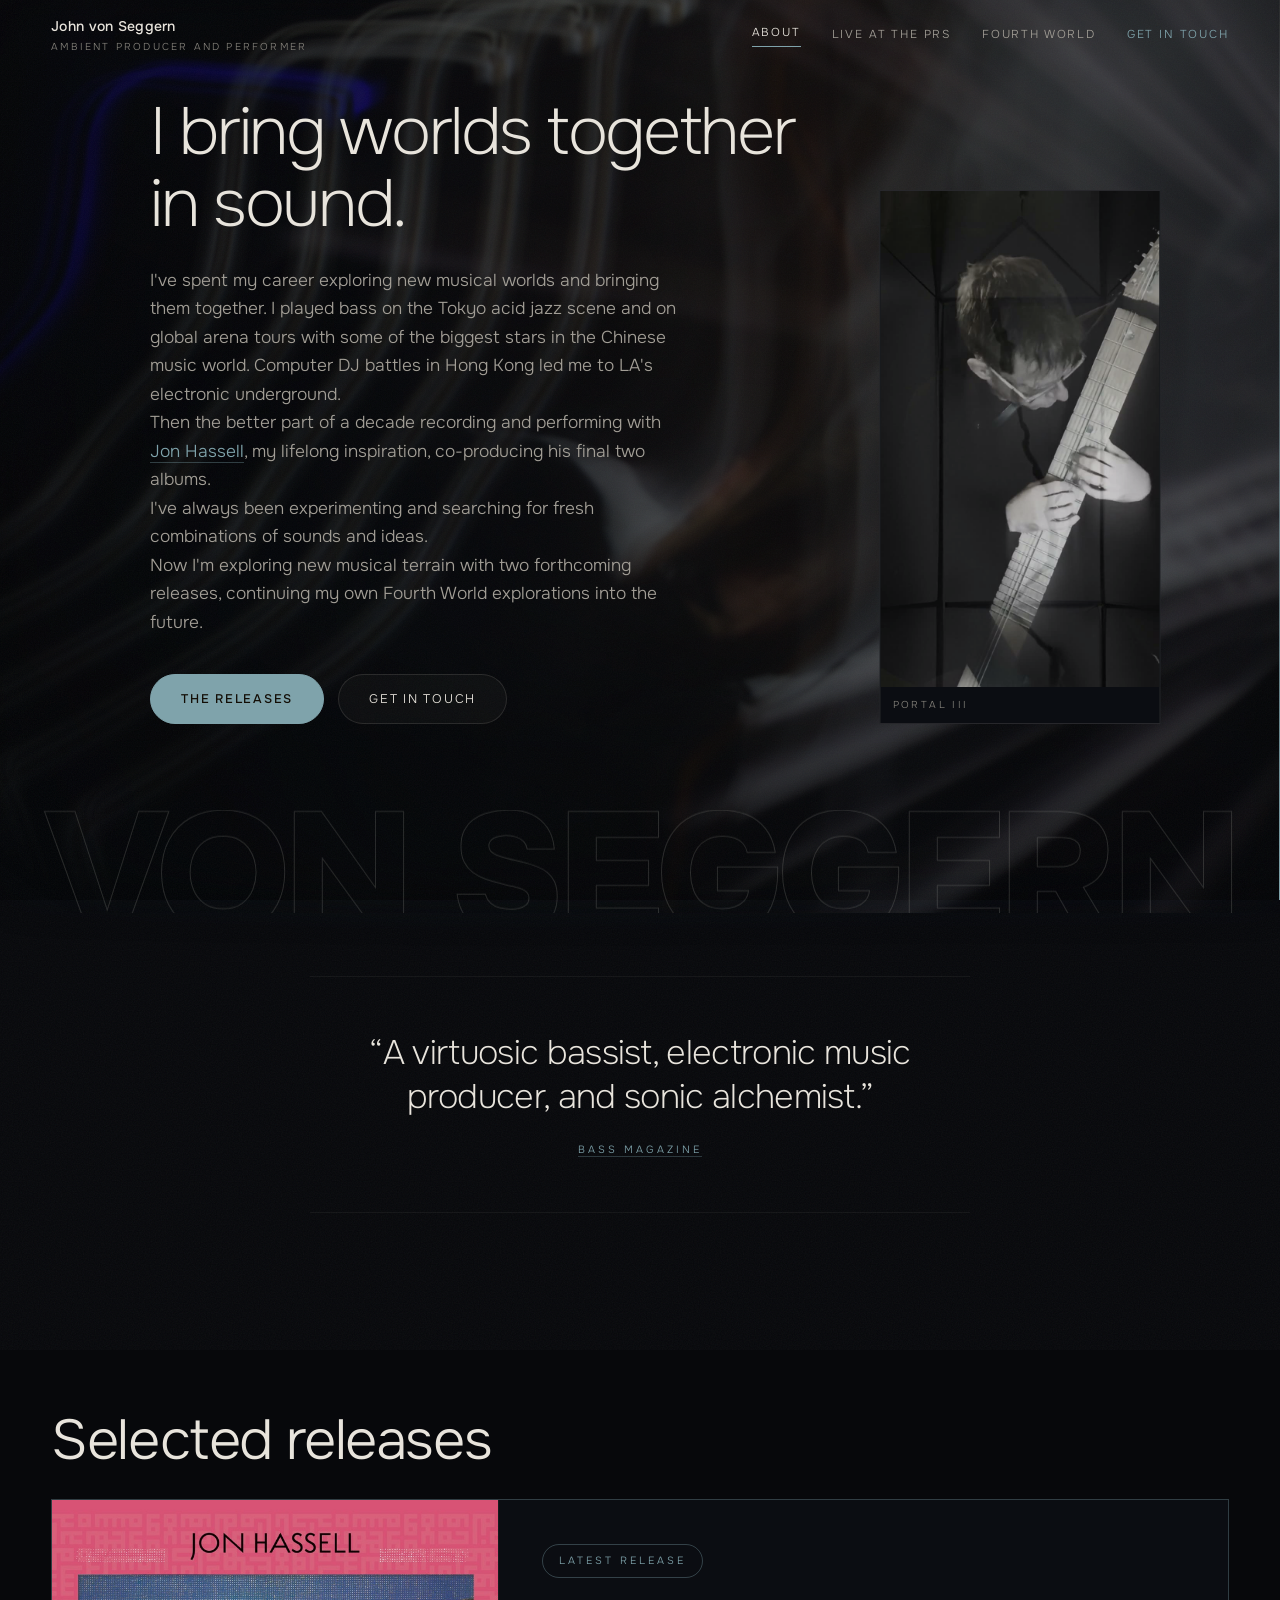
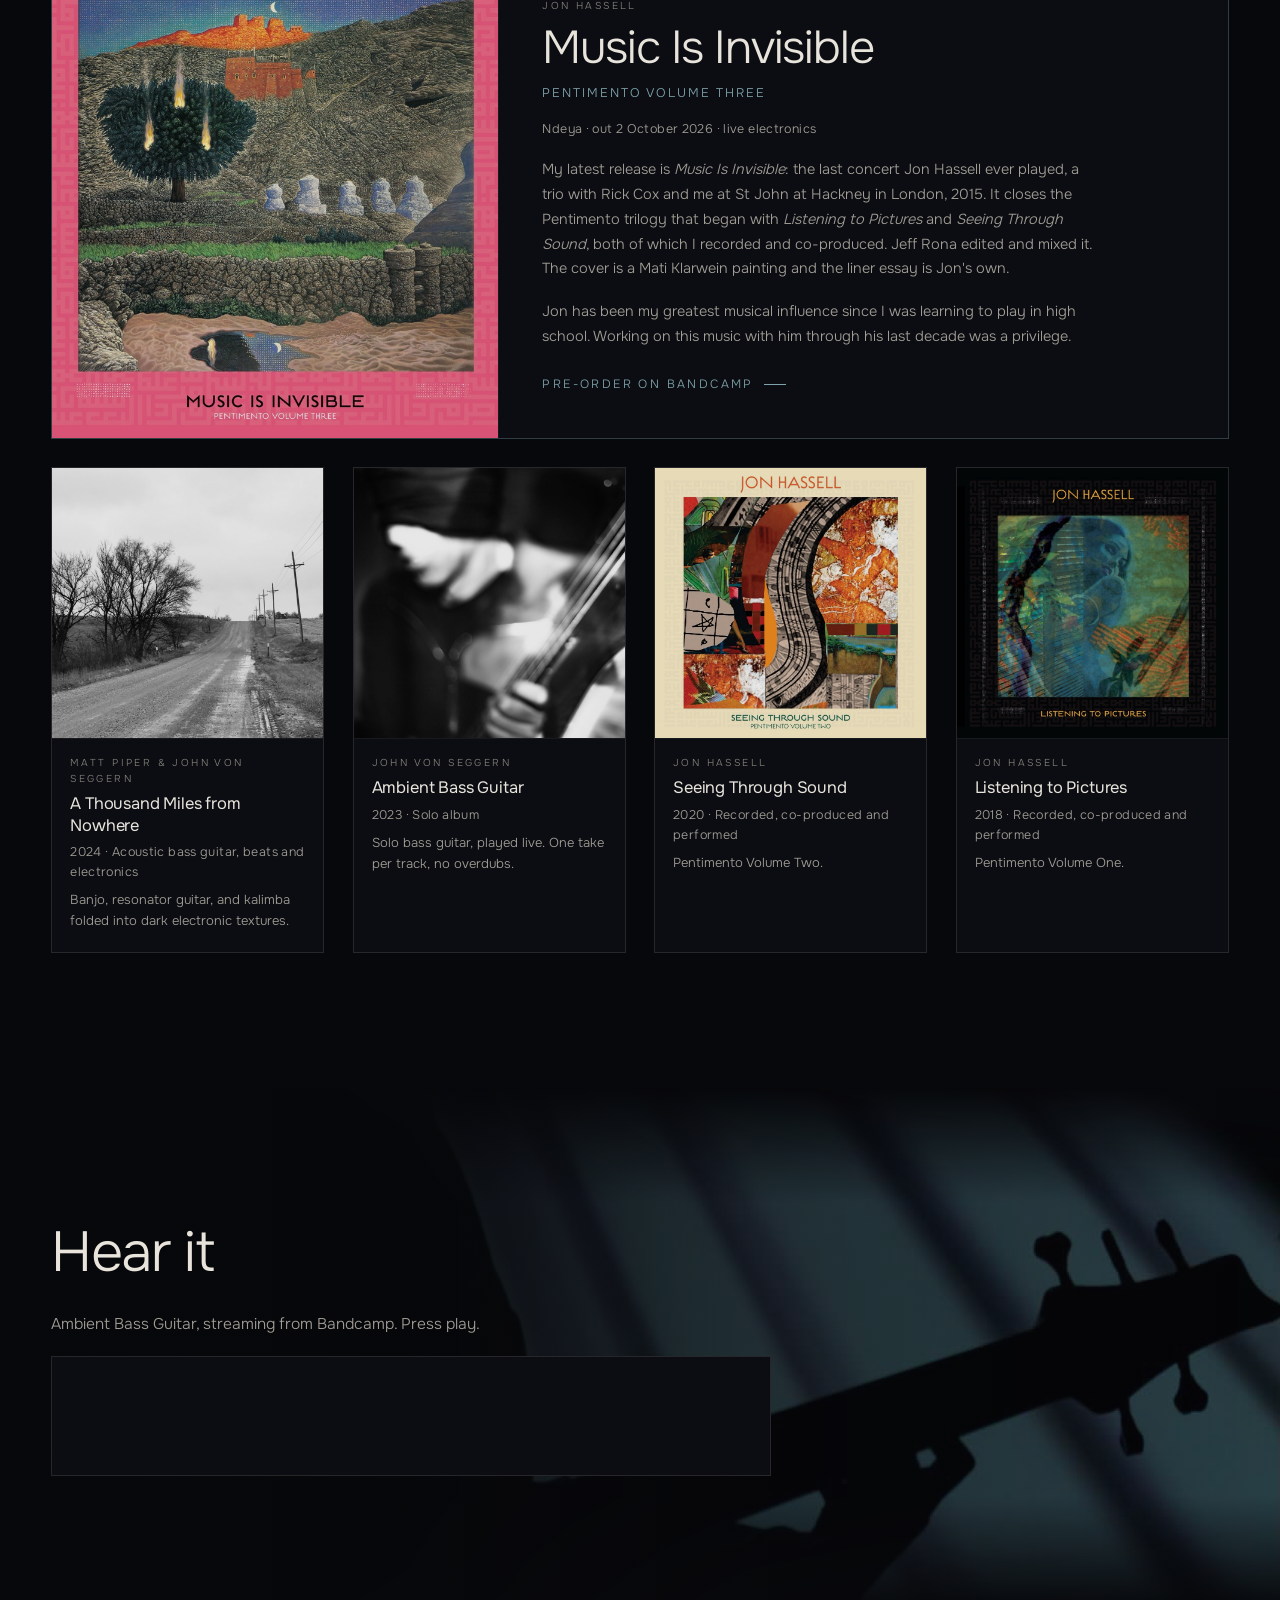
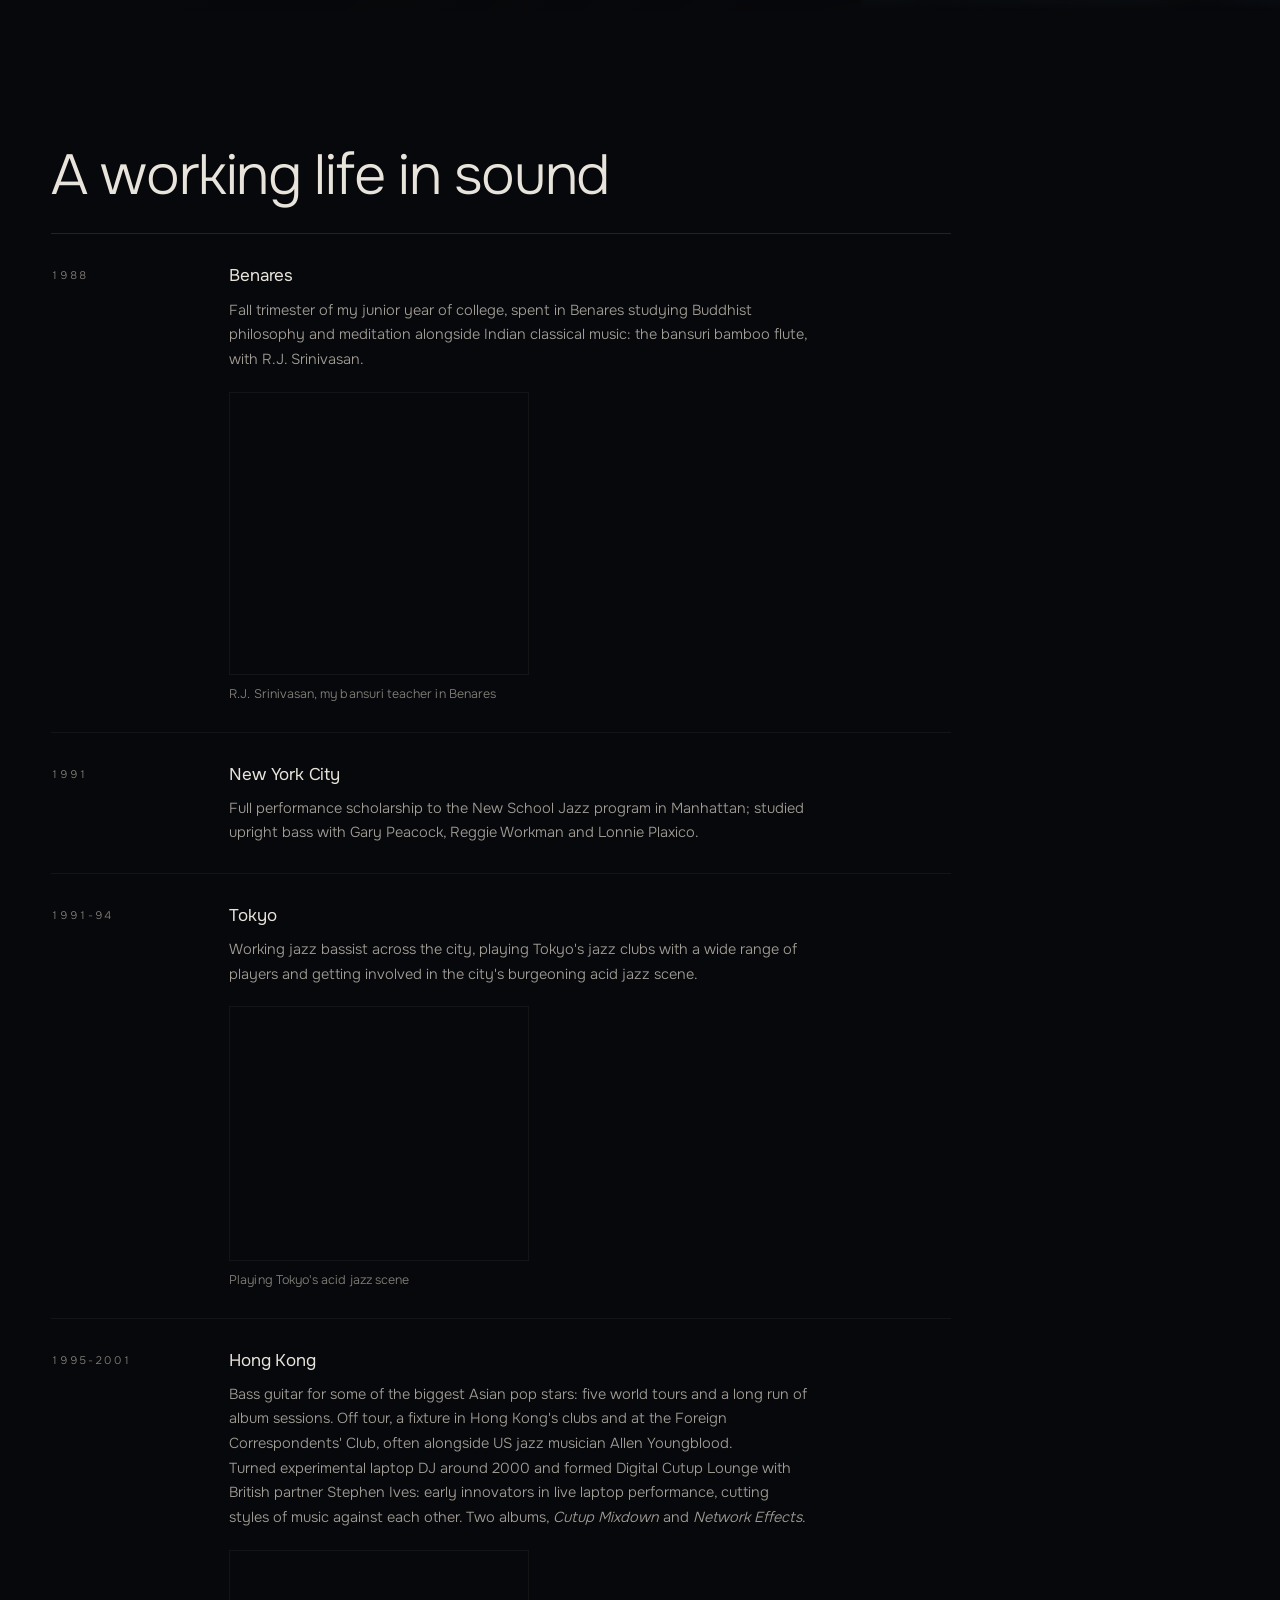
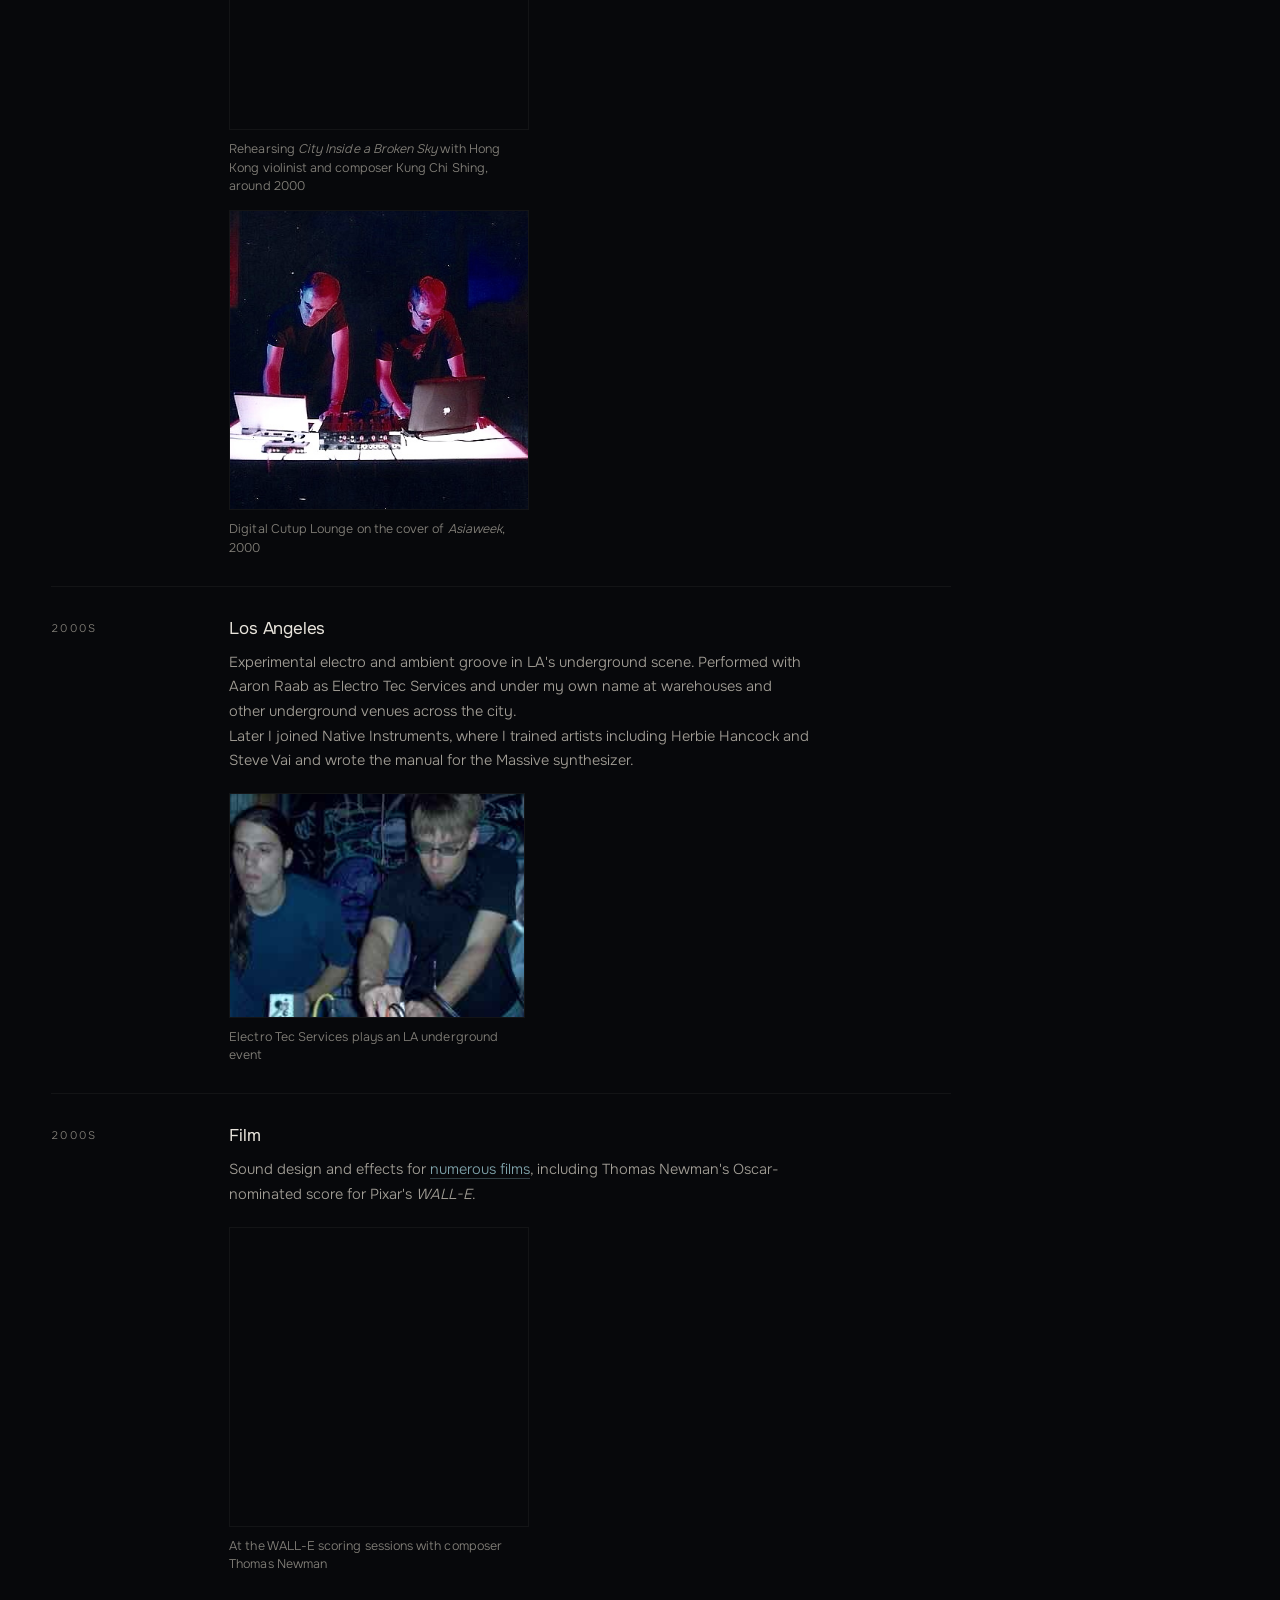
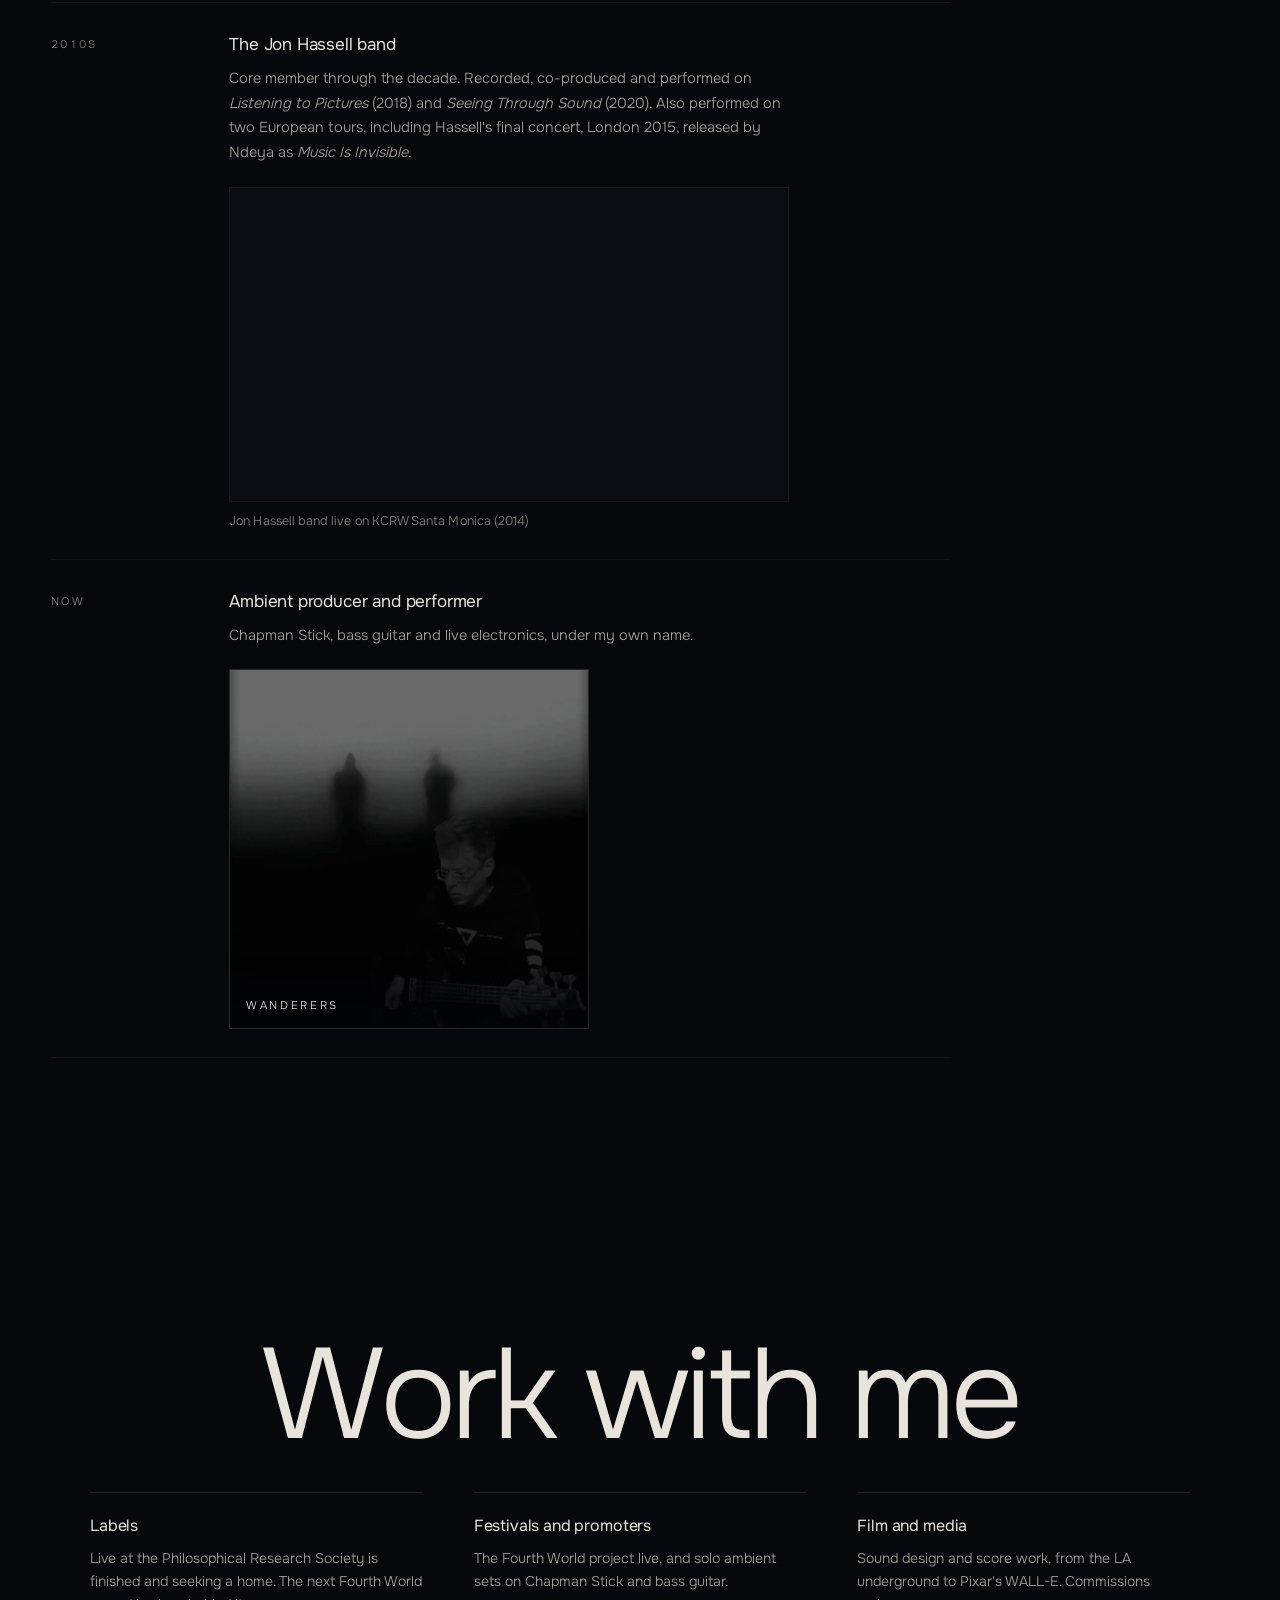
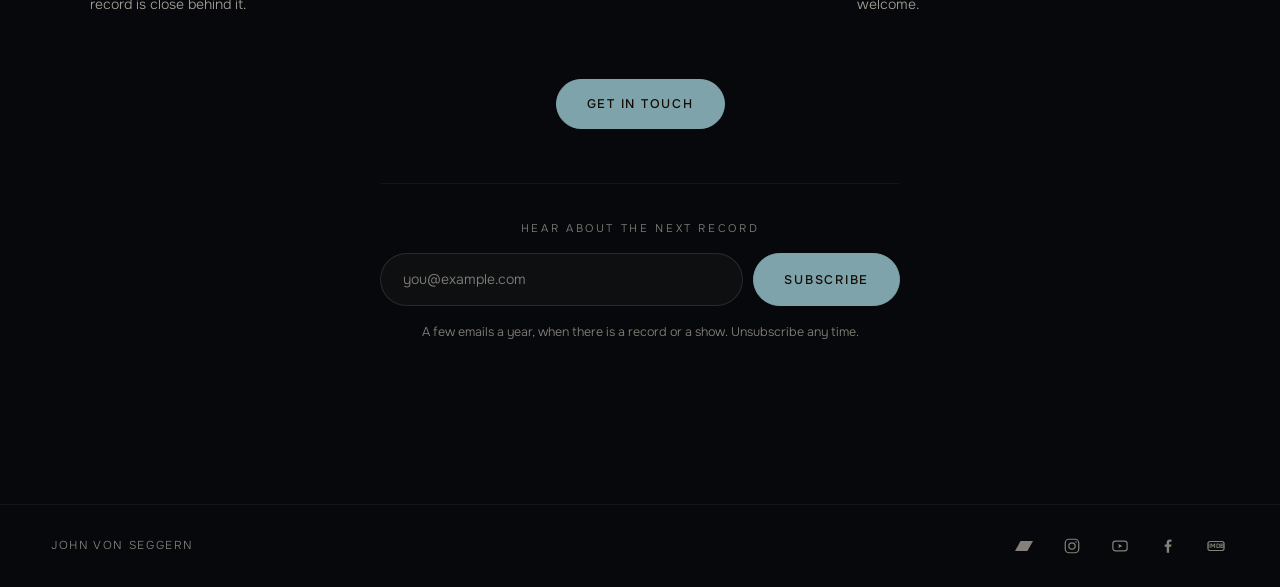
==== commit 98b49274: "Name Lonnie Plaxico and the instrument in the New School line John's words: the study was specifical" ====
--- a/index.html
+++ b/index.html
@@ -246,7 +246,8 @@
           <h3 data-copy="era.study.h3">New York City</h3>
           <p data-copy="era.study.p">
             Full performance scholarship to the New School Jazz program in
-            Manhattan; studied with Gary Peacock and Reggie Workman.
+            Manhattan; studied upright bass with Gary Peacock, Reggie Workman and
+            Lonnie Plaxico.
           </p>
         </span>
       </li>
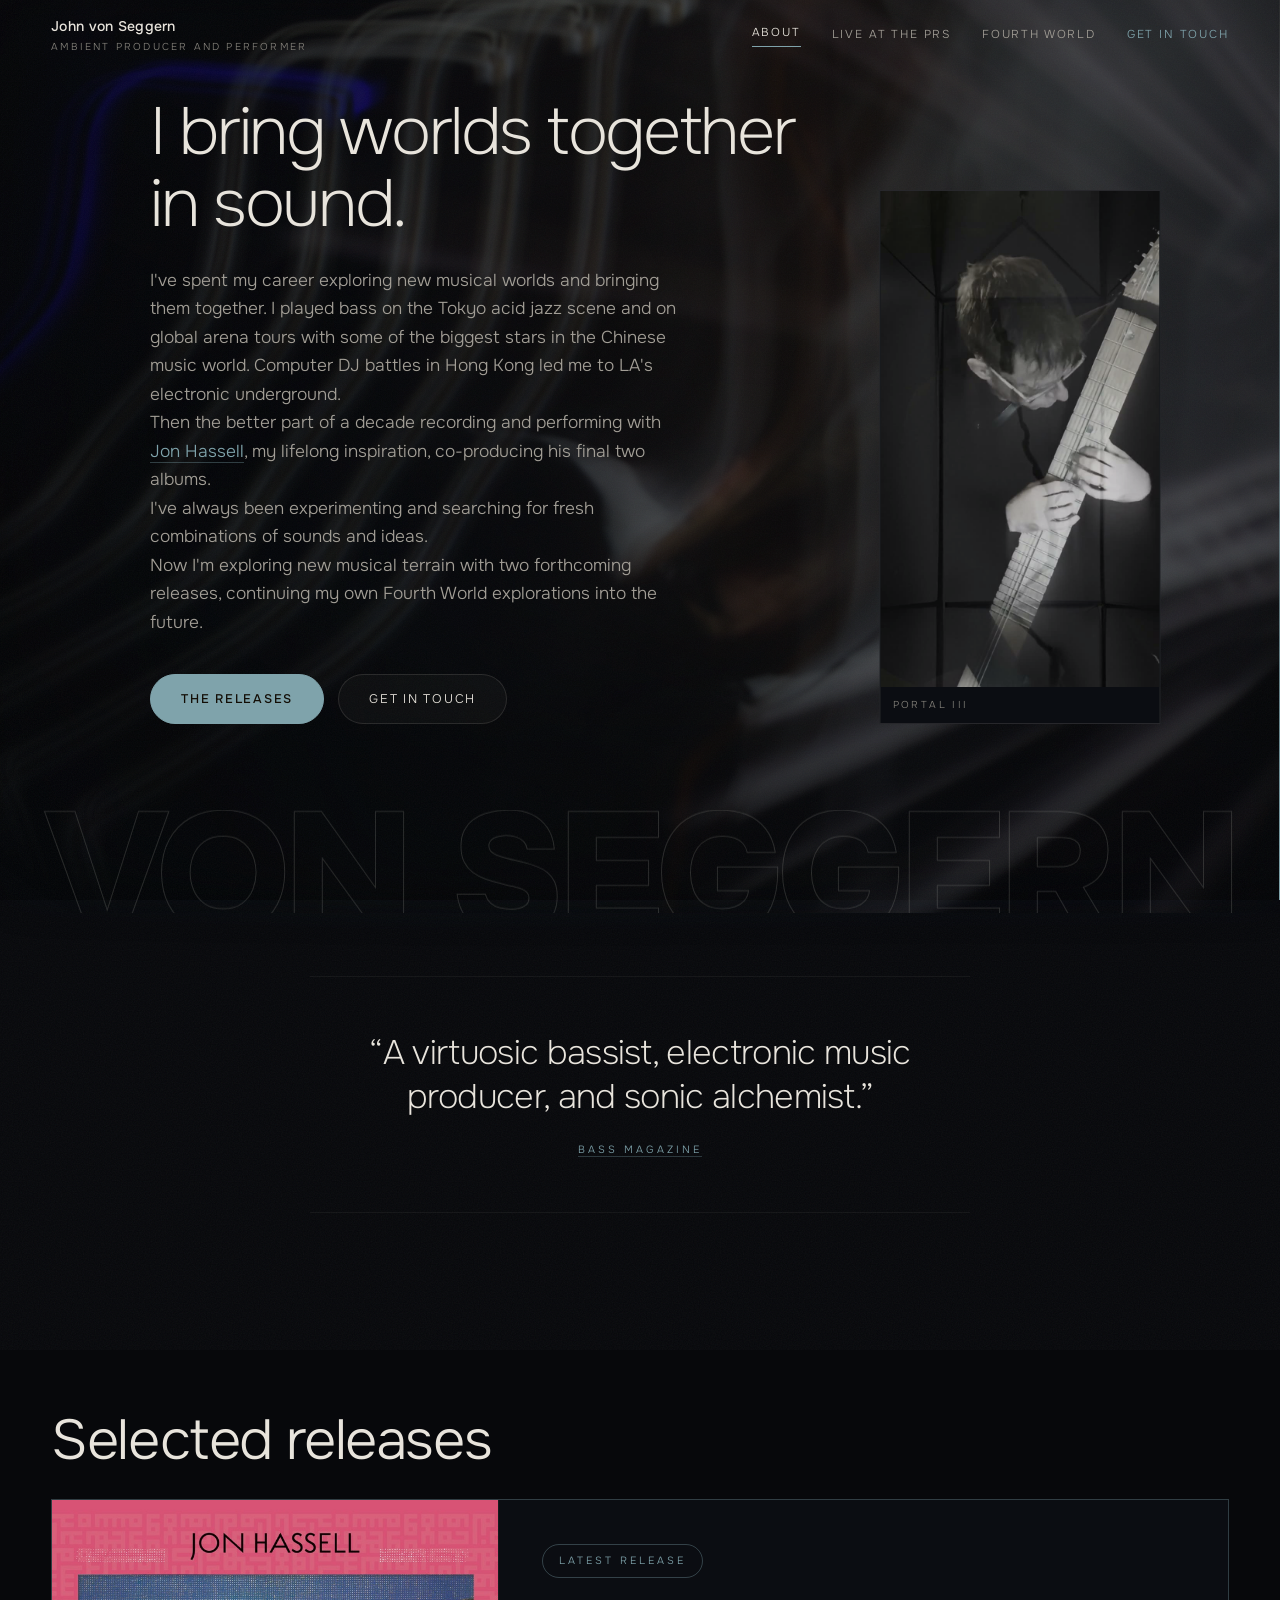
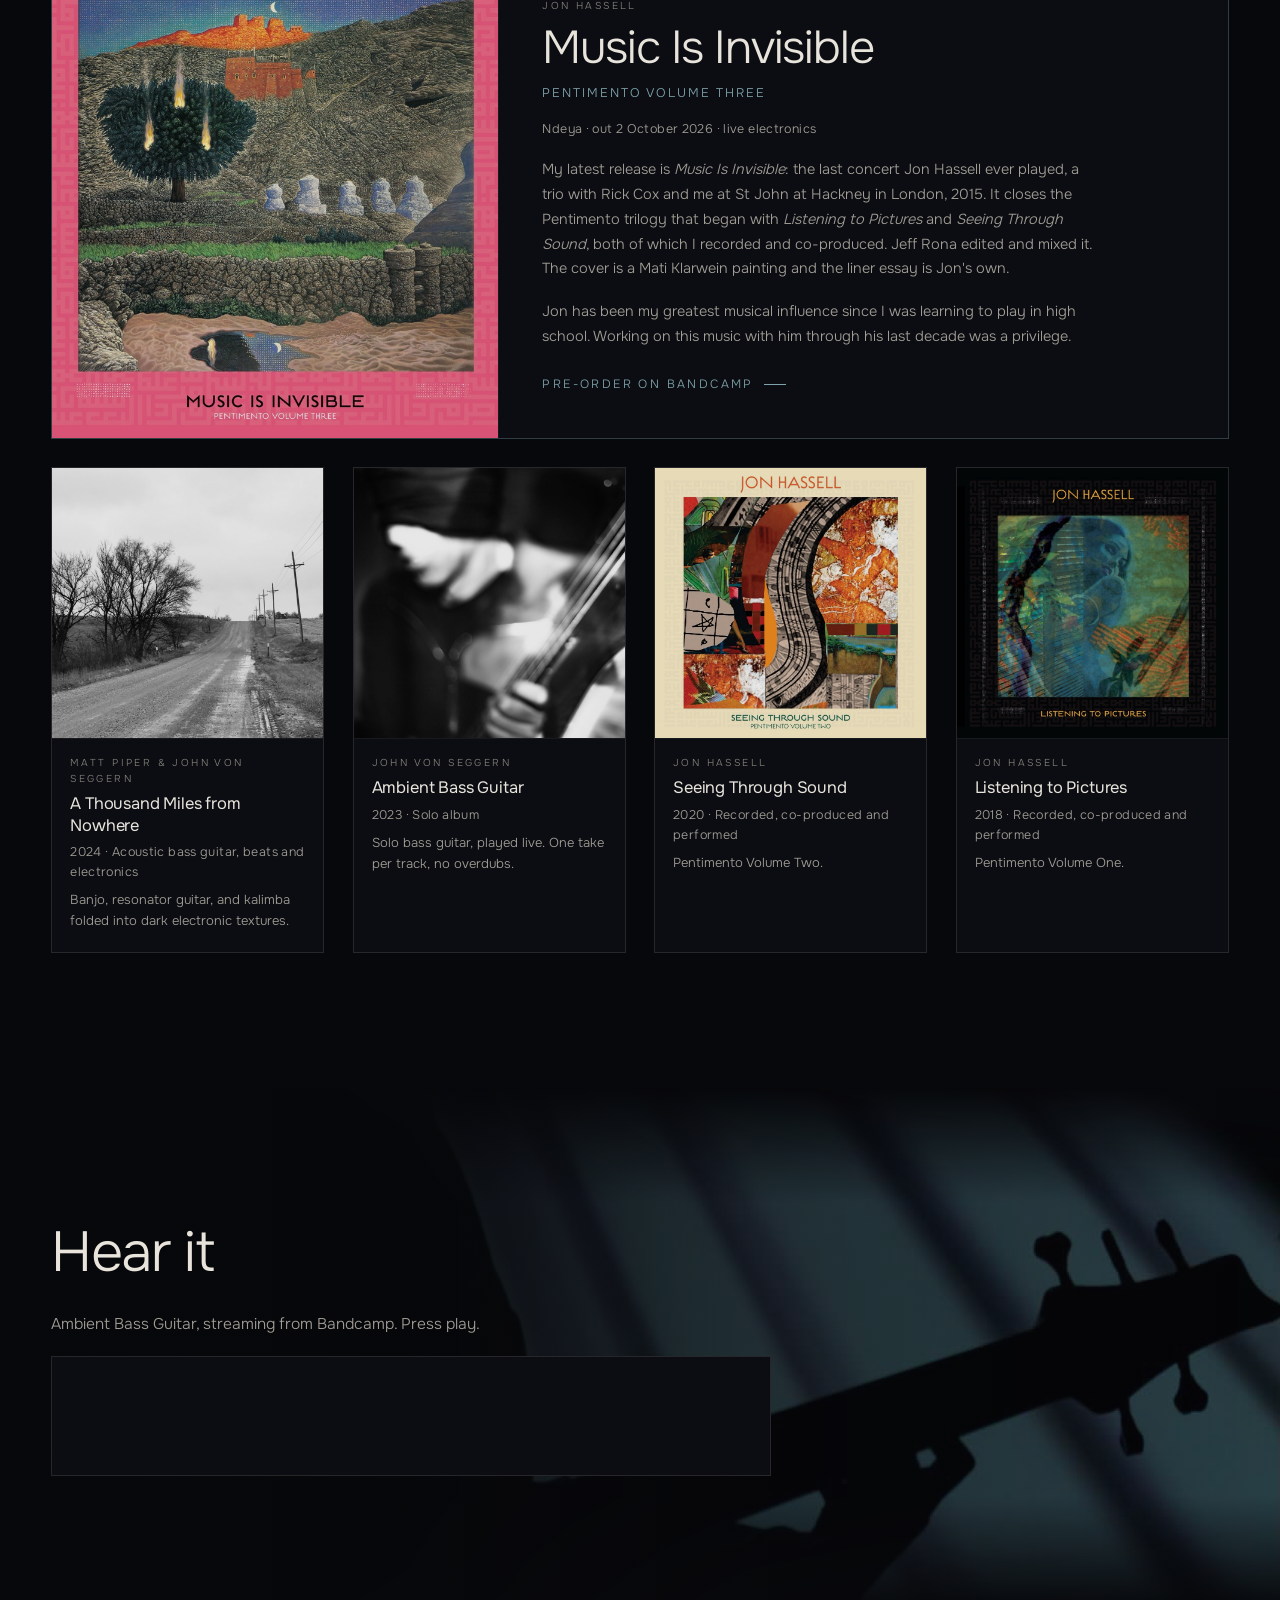
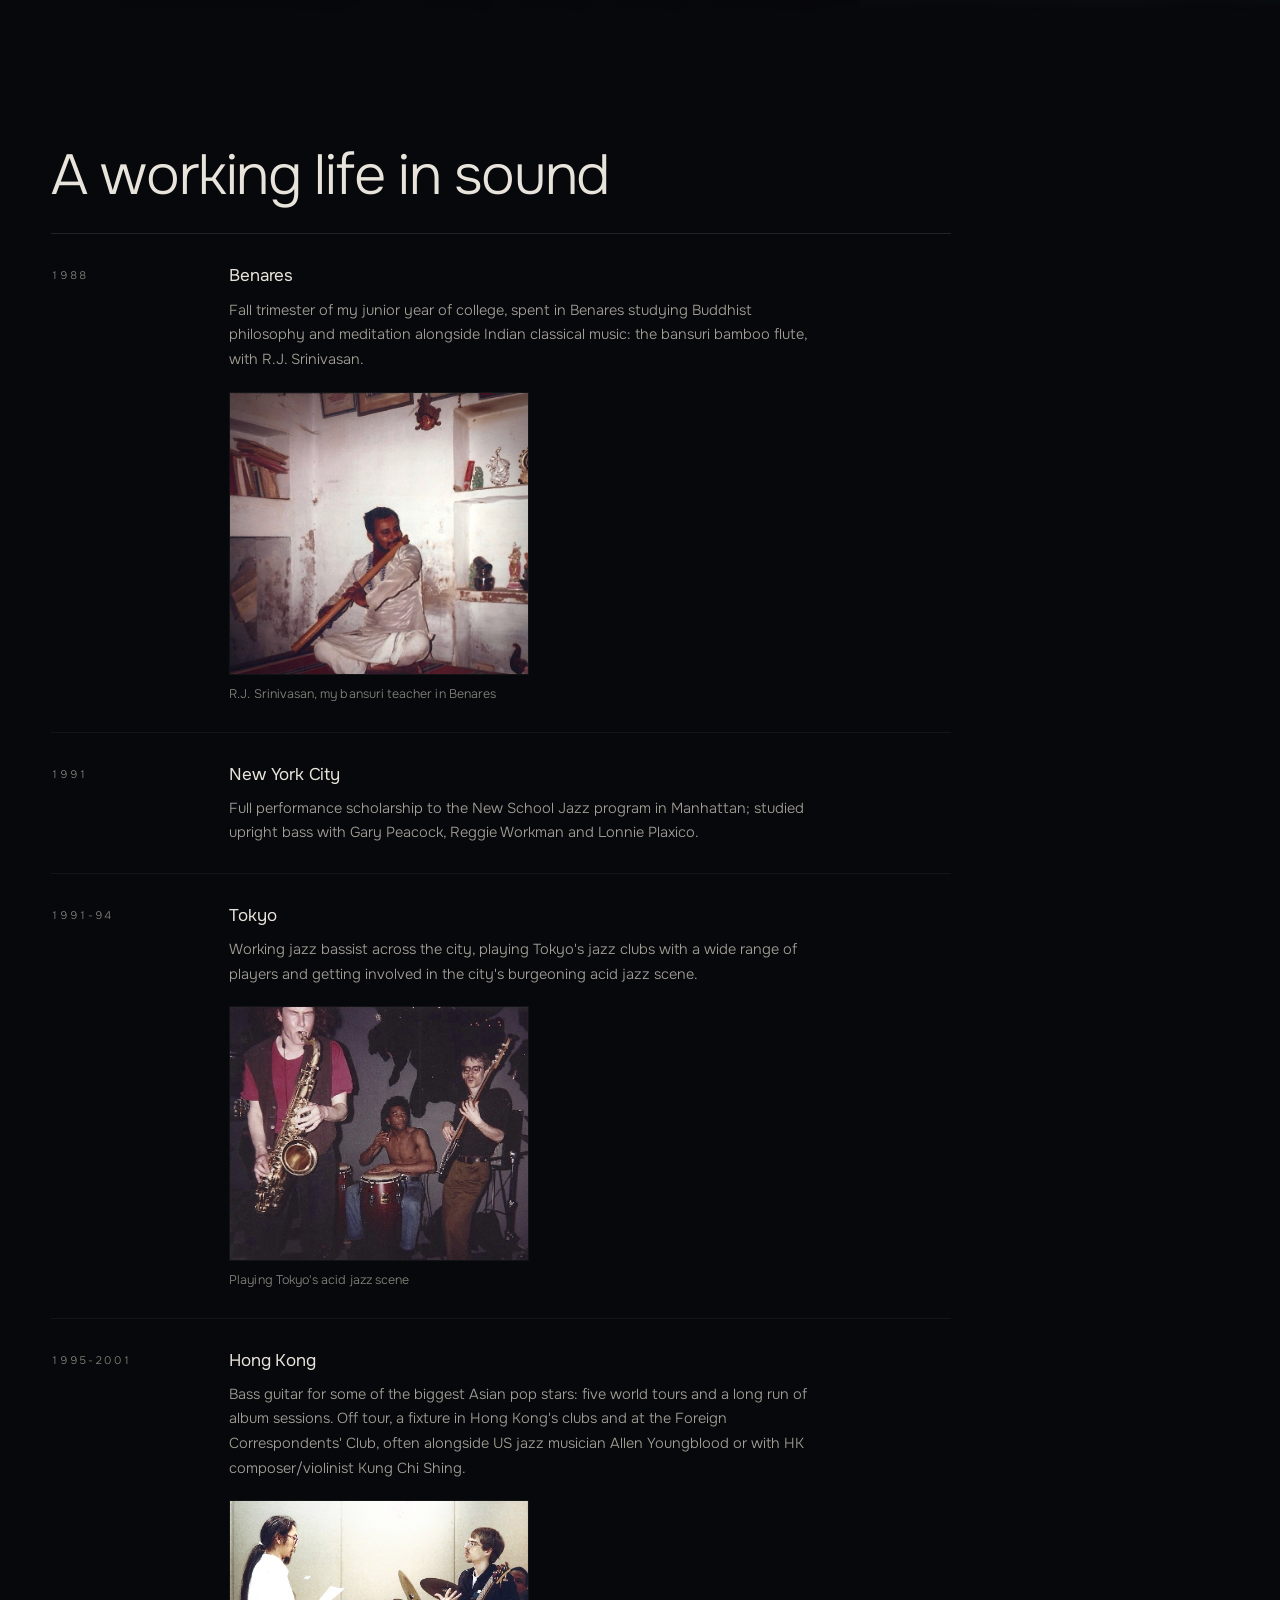
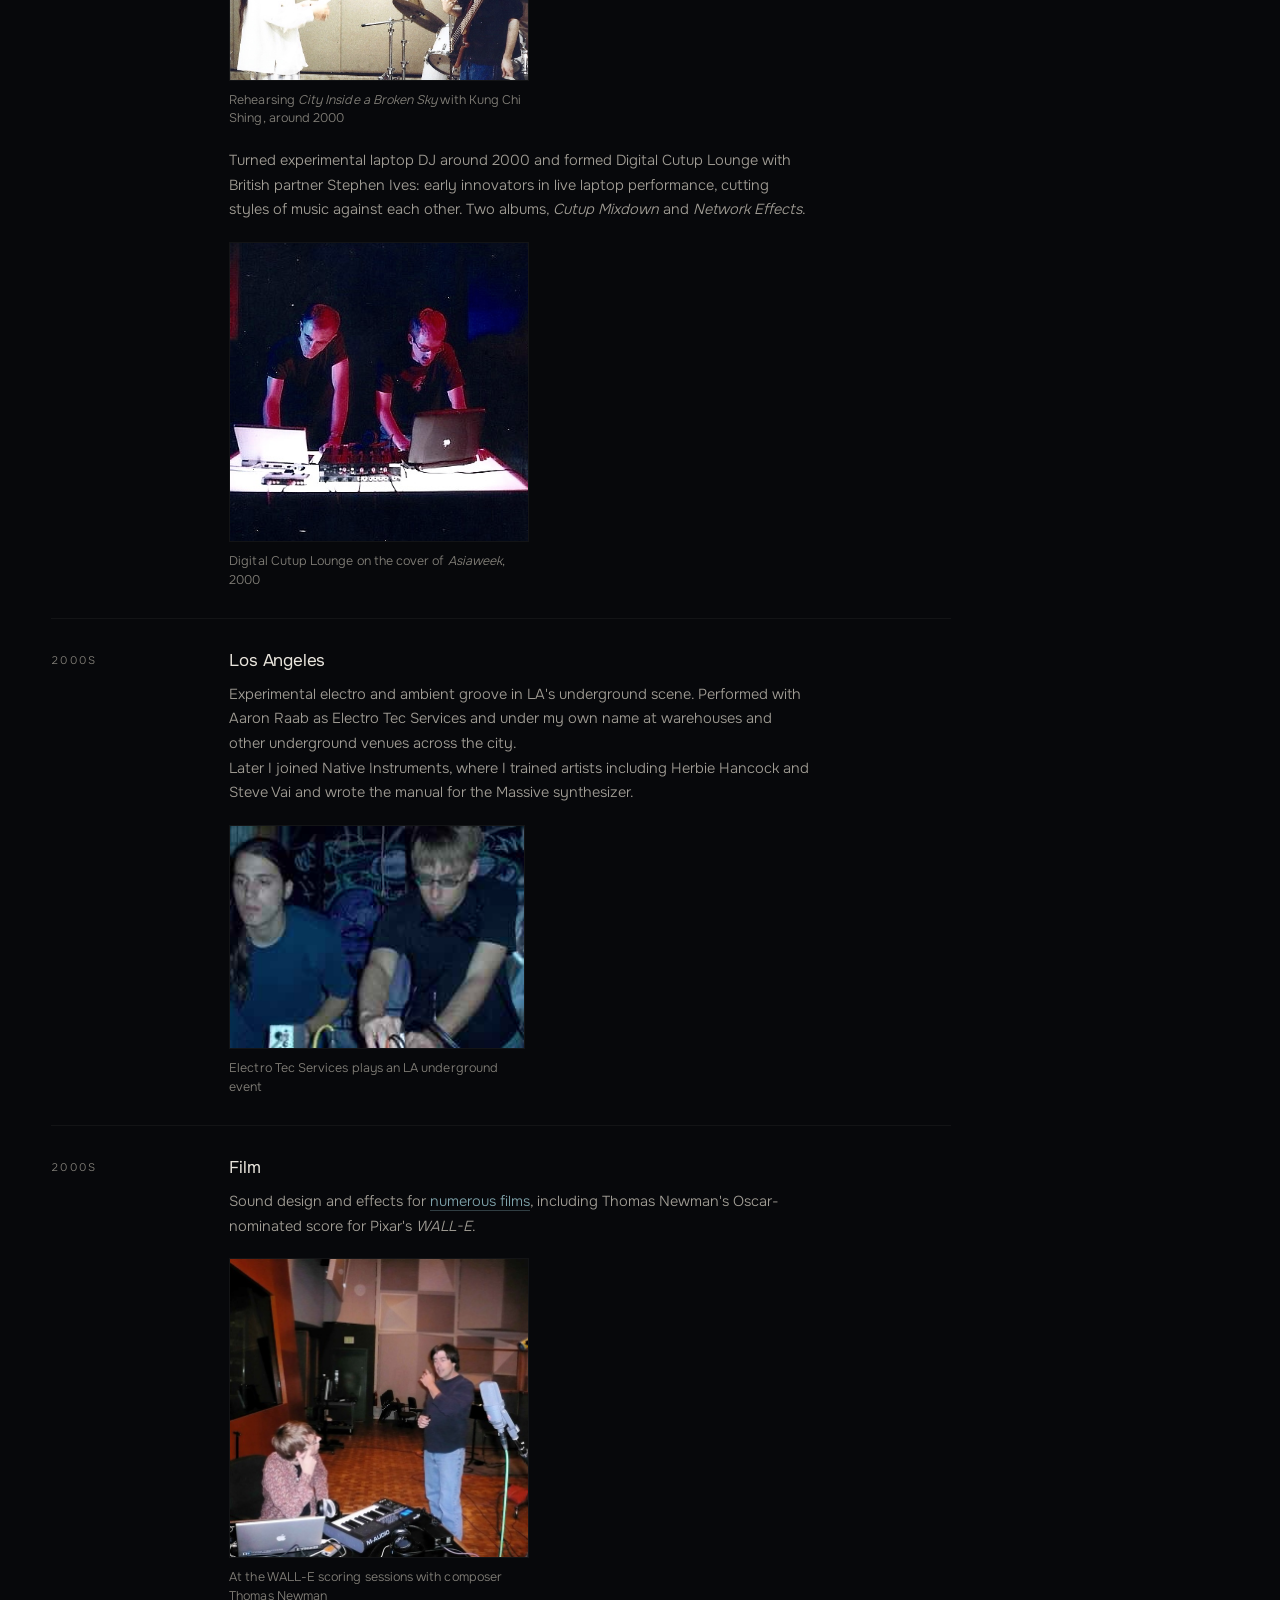
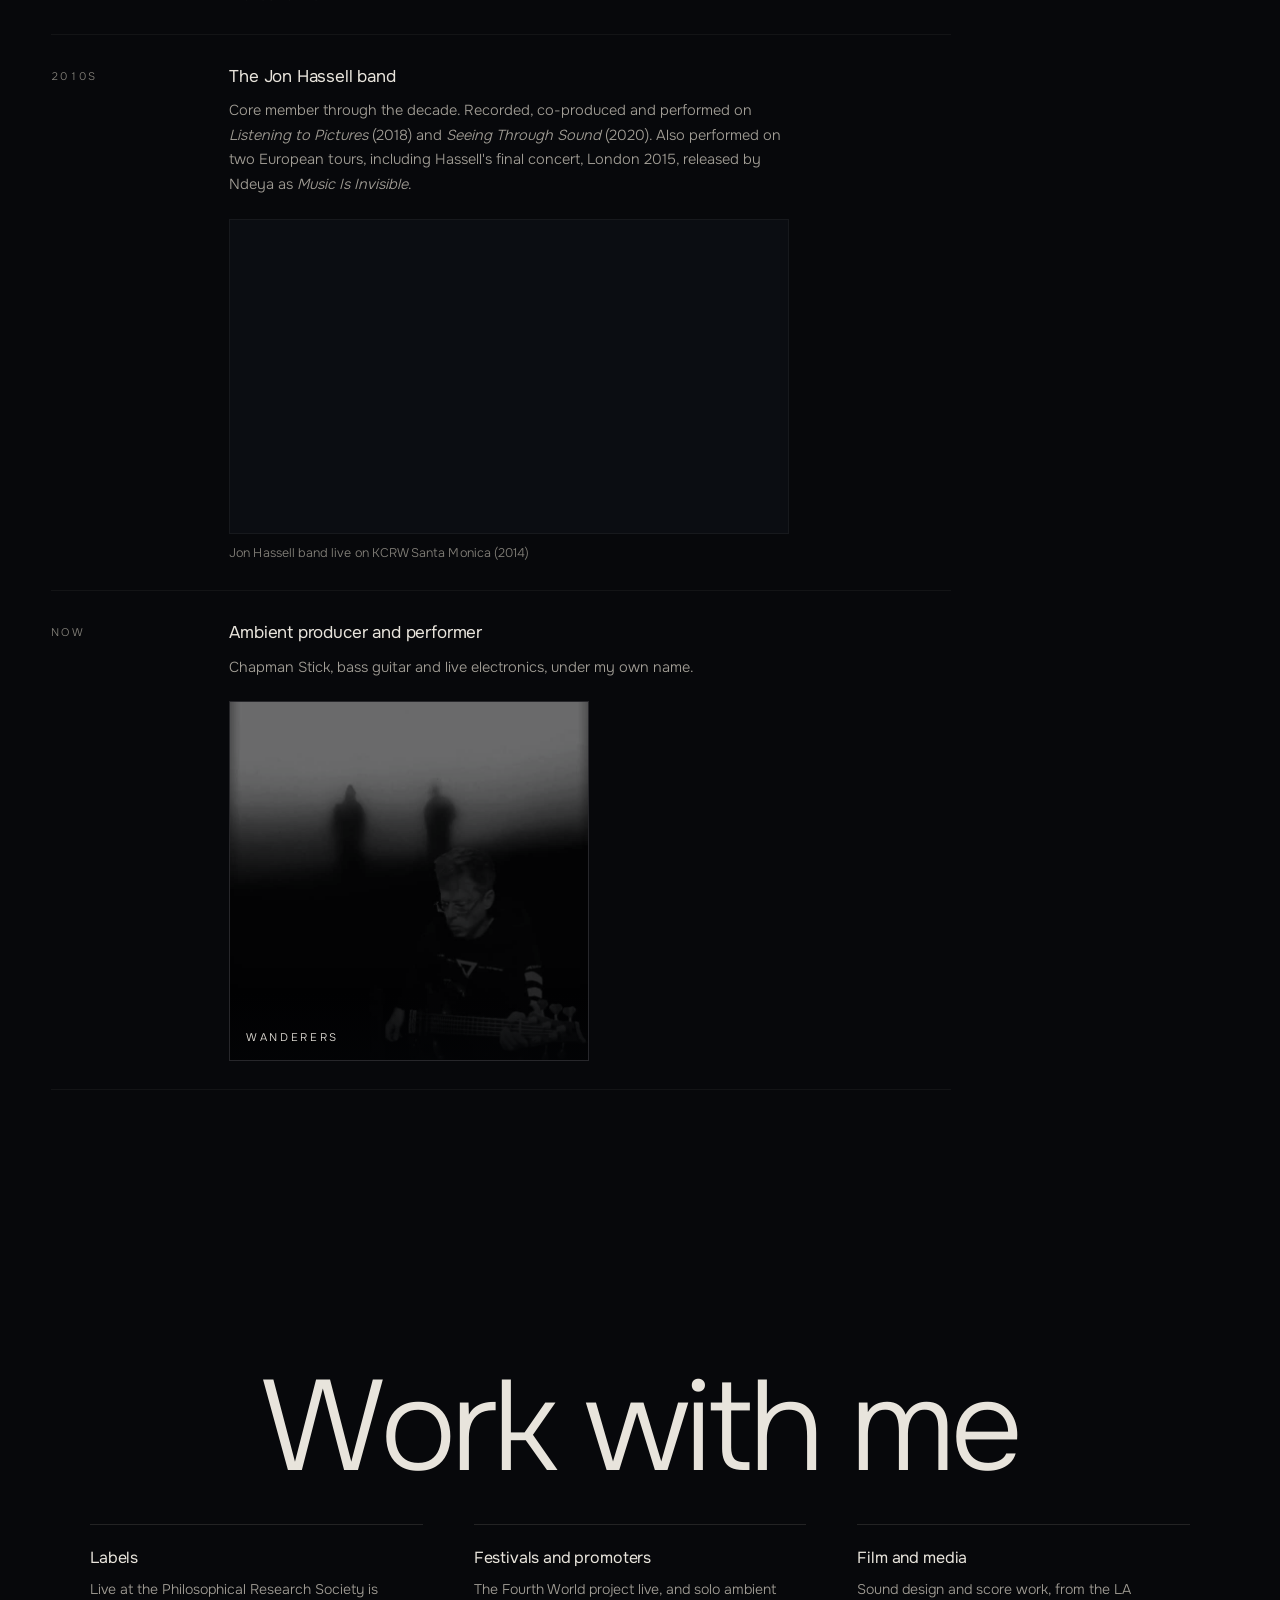
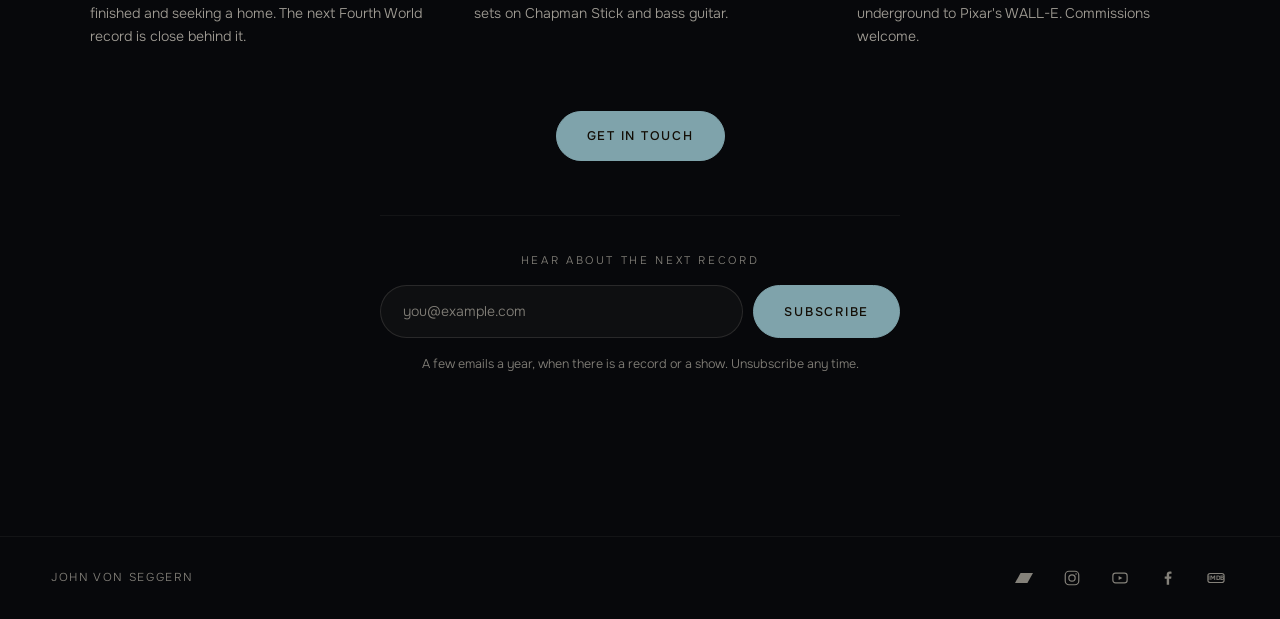
==== commit 8986b511: "Set the Kung Chi Shing photo inside the Hong Kong prose John's wording brings Kung Chi Shing into th" ====
--- a/index.html
+++ b/index.html
@@ -278,19 +278,23 @@
             Bass guitar for some of the biggest Asian pop stars: five world tours
             and a long run of album sessions. Off tour, a fixture in Hong Kong's
             clubs and at the Foreign Correspondents' Club, often alongside US jazz
-            musician Allen Youngblood.<br>
+            musician Allen Youngblood or with HK composer/violinist Kung Chi Shing.
+          </p>
+          <div class="era-photos">
+            <figure class="era-photo">
+              <img src="assets/web/img/other/johnvon-with-kungchishing.jpg"
+                   alt="Kung Chi Shing reading from a score while John von Seggern, bass guitar in hand, talks back across a rehearsal room"
+                   width="993" height="594" loading="lazy" decoding="async">
+              <figcaption data-copy="era.hk.caption.kung">Rehearsing <em>City Inside a Broken Sky</em> with Kung Chi Shing, around 2000</figcaption>
+            </figure>
+          </div>
+          <p data-copy="era.hk.p2">
             Turned experimental laptop DJ around 2000 and formed Digital Cutup Lounge with
             British partner Stephen Ives: early innovators in live laptop performance, cutting
             styles of music against each other. Two albums, <em>Cutup Mixdown</em>
             and <em>Network Effects</em>.
           </p>
-          <div class="era-photos stack">
-            <figure class="era-photo">
-              <img src="assets/web/img/other/johnvon-with-kungchishing.jpg"
-                   alt="Kung Chi Shing reading from a score while John von Seggern, bass guitar in hand, talks back across a rehearsal room"
-                   width="993" height="594" loading="lazy" decoding="async">
-              <figcaption data-copy="era.hk.caption.kung">Rehearsing <em>City Inside a Broken Sky</em> with Hong Kong violinist and composer Kung Chi Shing, around 2000</figcaption>
-            </figure>
+          <div class="era-photos">
             <figure class="era-photo">
               <img src="assets/web/img/other/dcl-asiaweek-cover.jpg"
                    alt="Two performers lit red and blue, bent over laptops and a mixer on a white table"
--- a/css/site.css
+++ b/css/site.css
@@ -699,11 +699,9 @@
    never upscaled into mush next to the full-size shots. Omit it and the
    photo just takes the standard 300px. */
 .era-photo{ margin:0; flex:0 1 300px; max-width:min(300px, var(--nat, 300px)); }
-/* Two photos in one era sometimes read better stacked than side by side.
-   In a column the base rule's 300px flex-basis would size the height, so the
-   width is set outright and the figures keep a shared left edge. */
-.era-photos.stack{ flex-direction:column; align-items:flex-start; }
-.era-photos.stack .era-photo{ flex:0 0 auto; width:min(300px, 100%); }
+/* An era can alternate prose and photos. .era-photos carries its own top
+   margin; a paragraph picking up underneath one needs the same gap back. */
+.era-what .era-photos + p{ margin-top:20px; }
 .era-photo img{
   width:100%; height:auto;
   border:1px solid var(--line-soft);
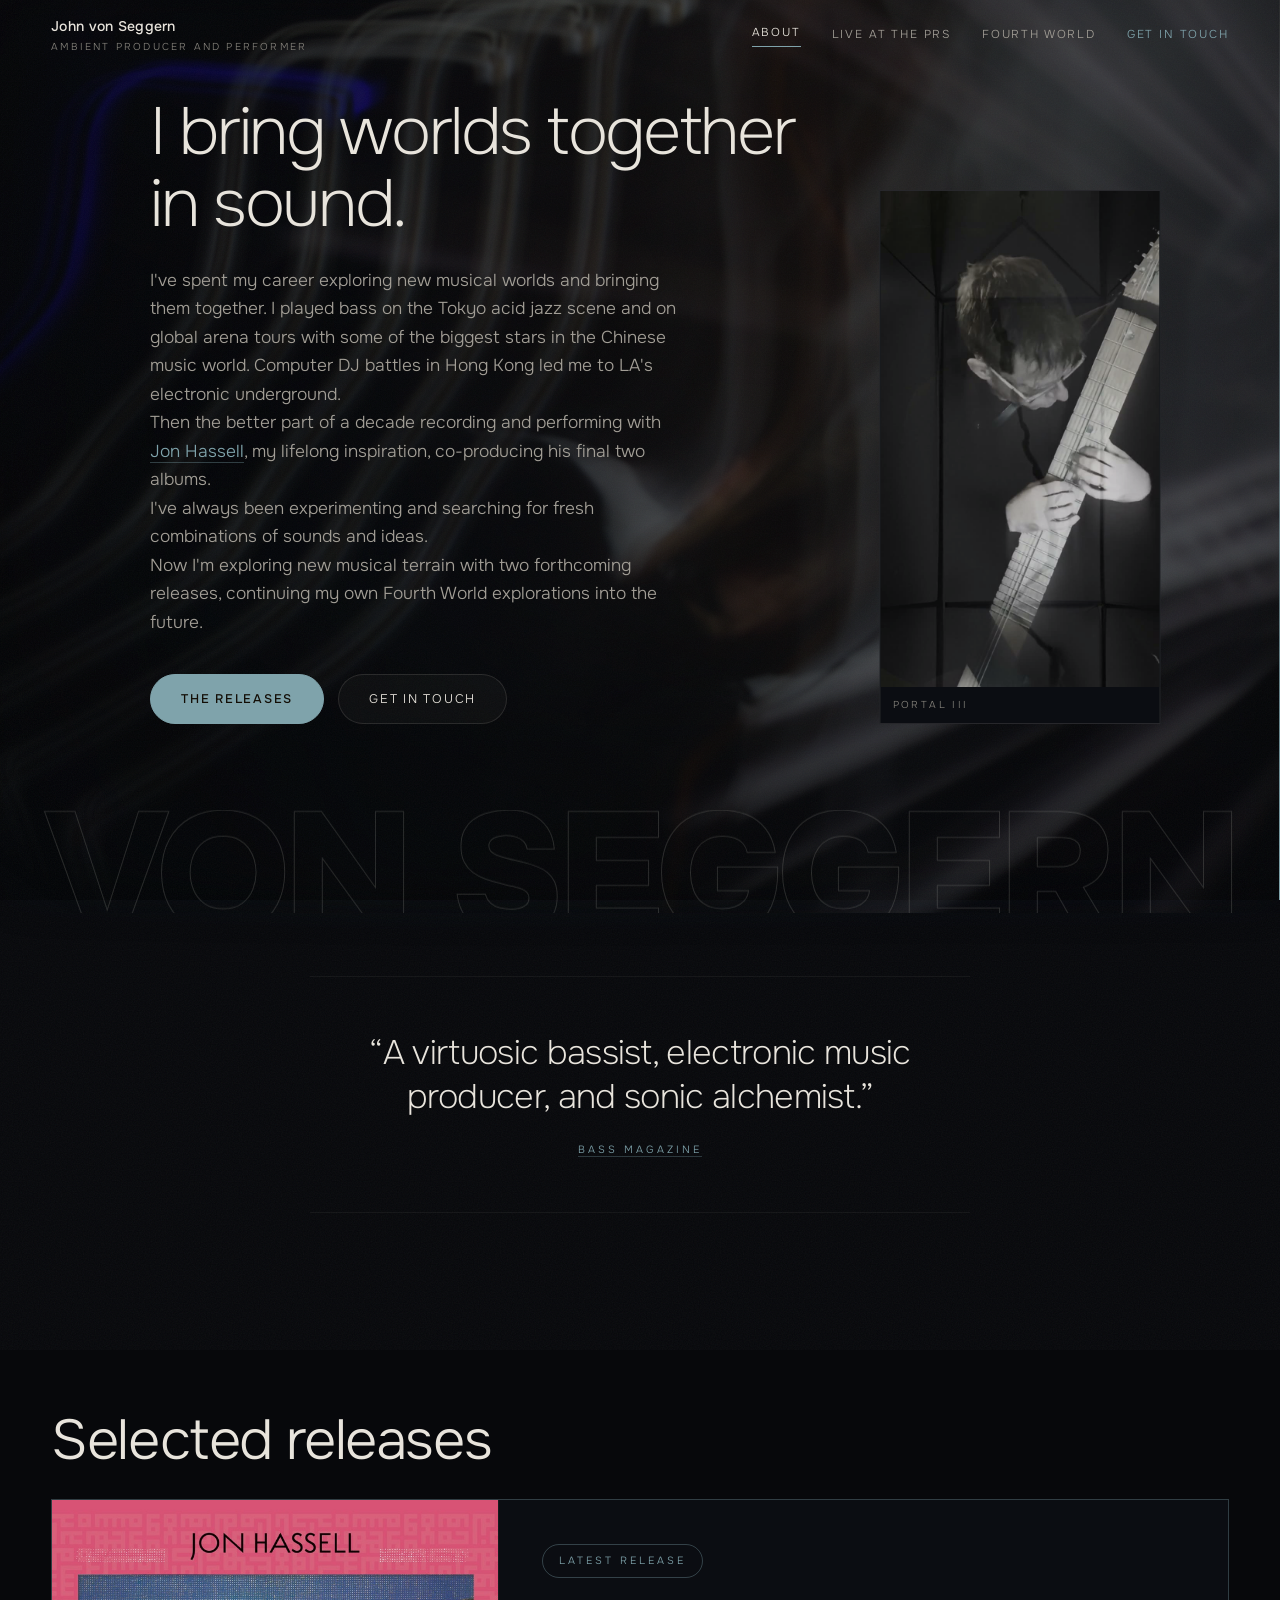
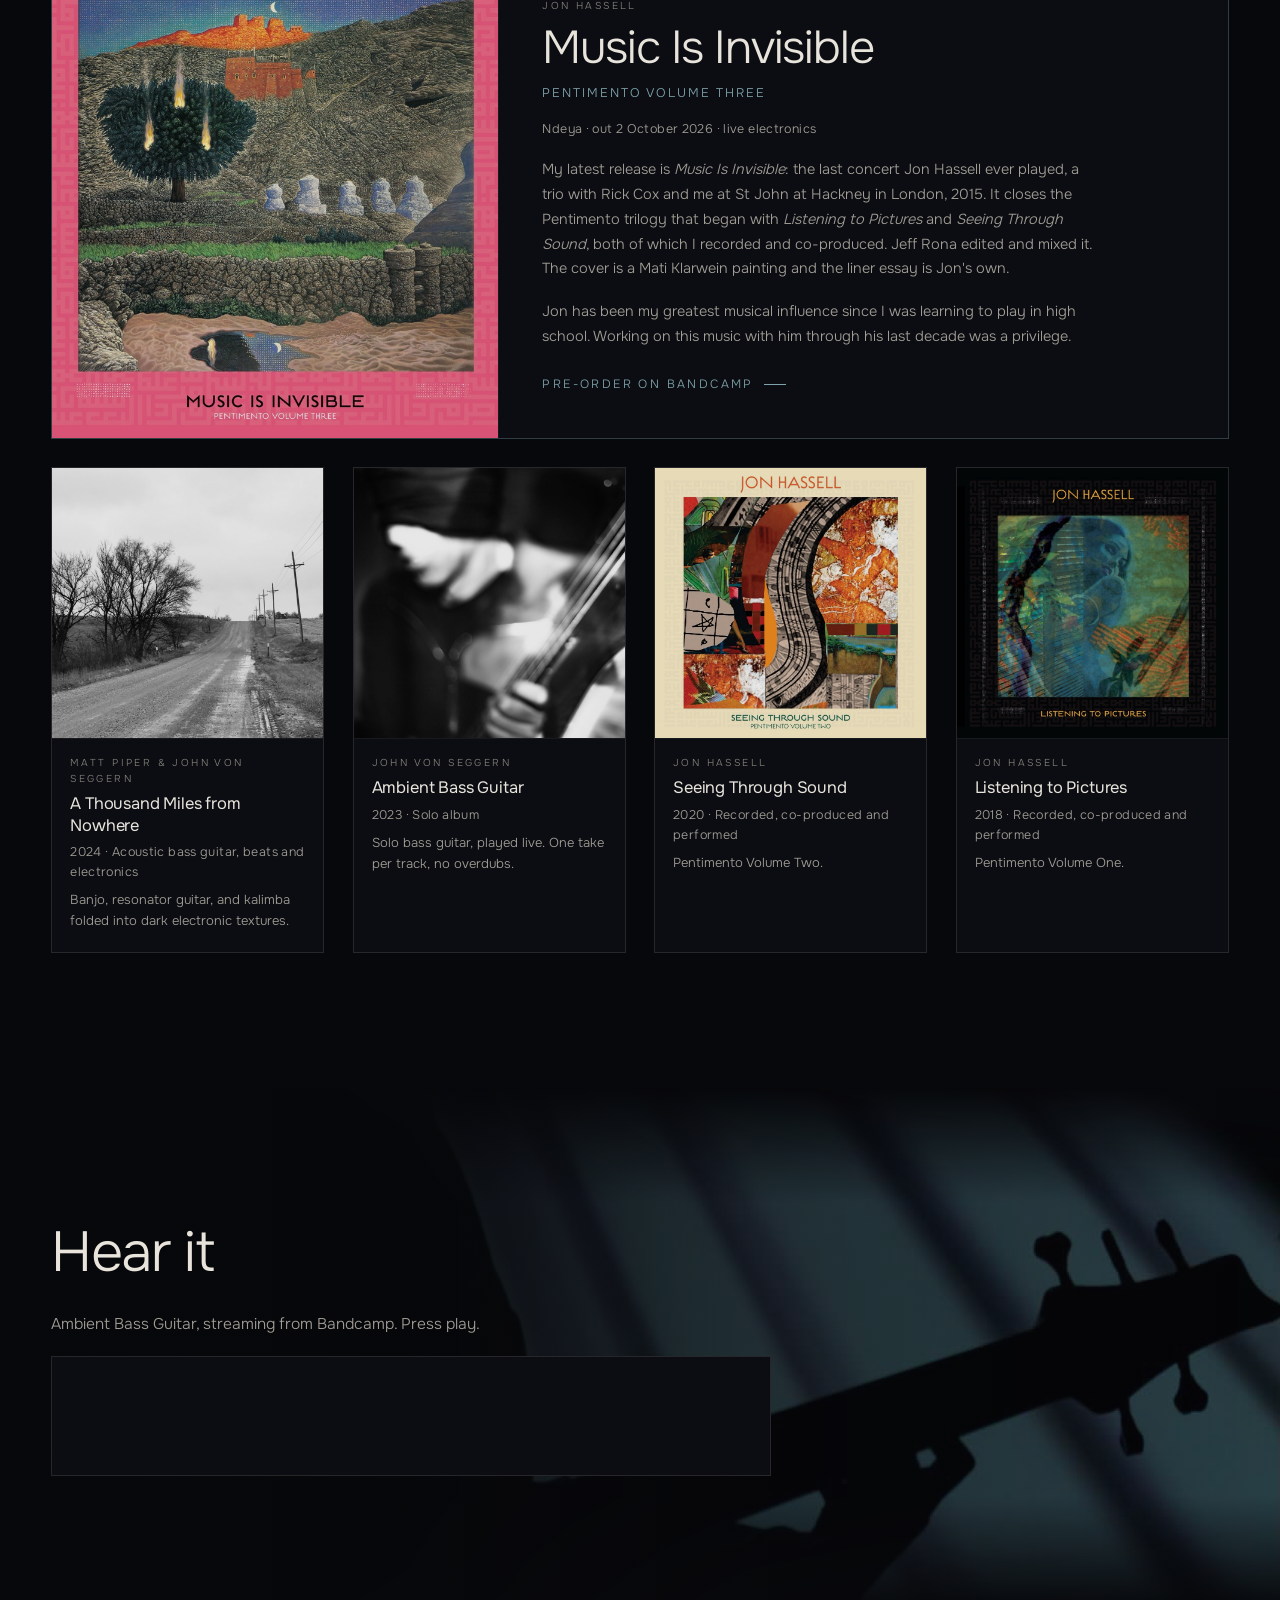
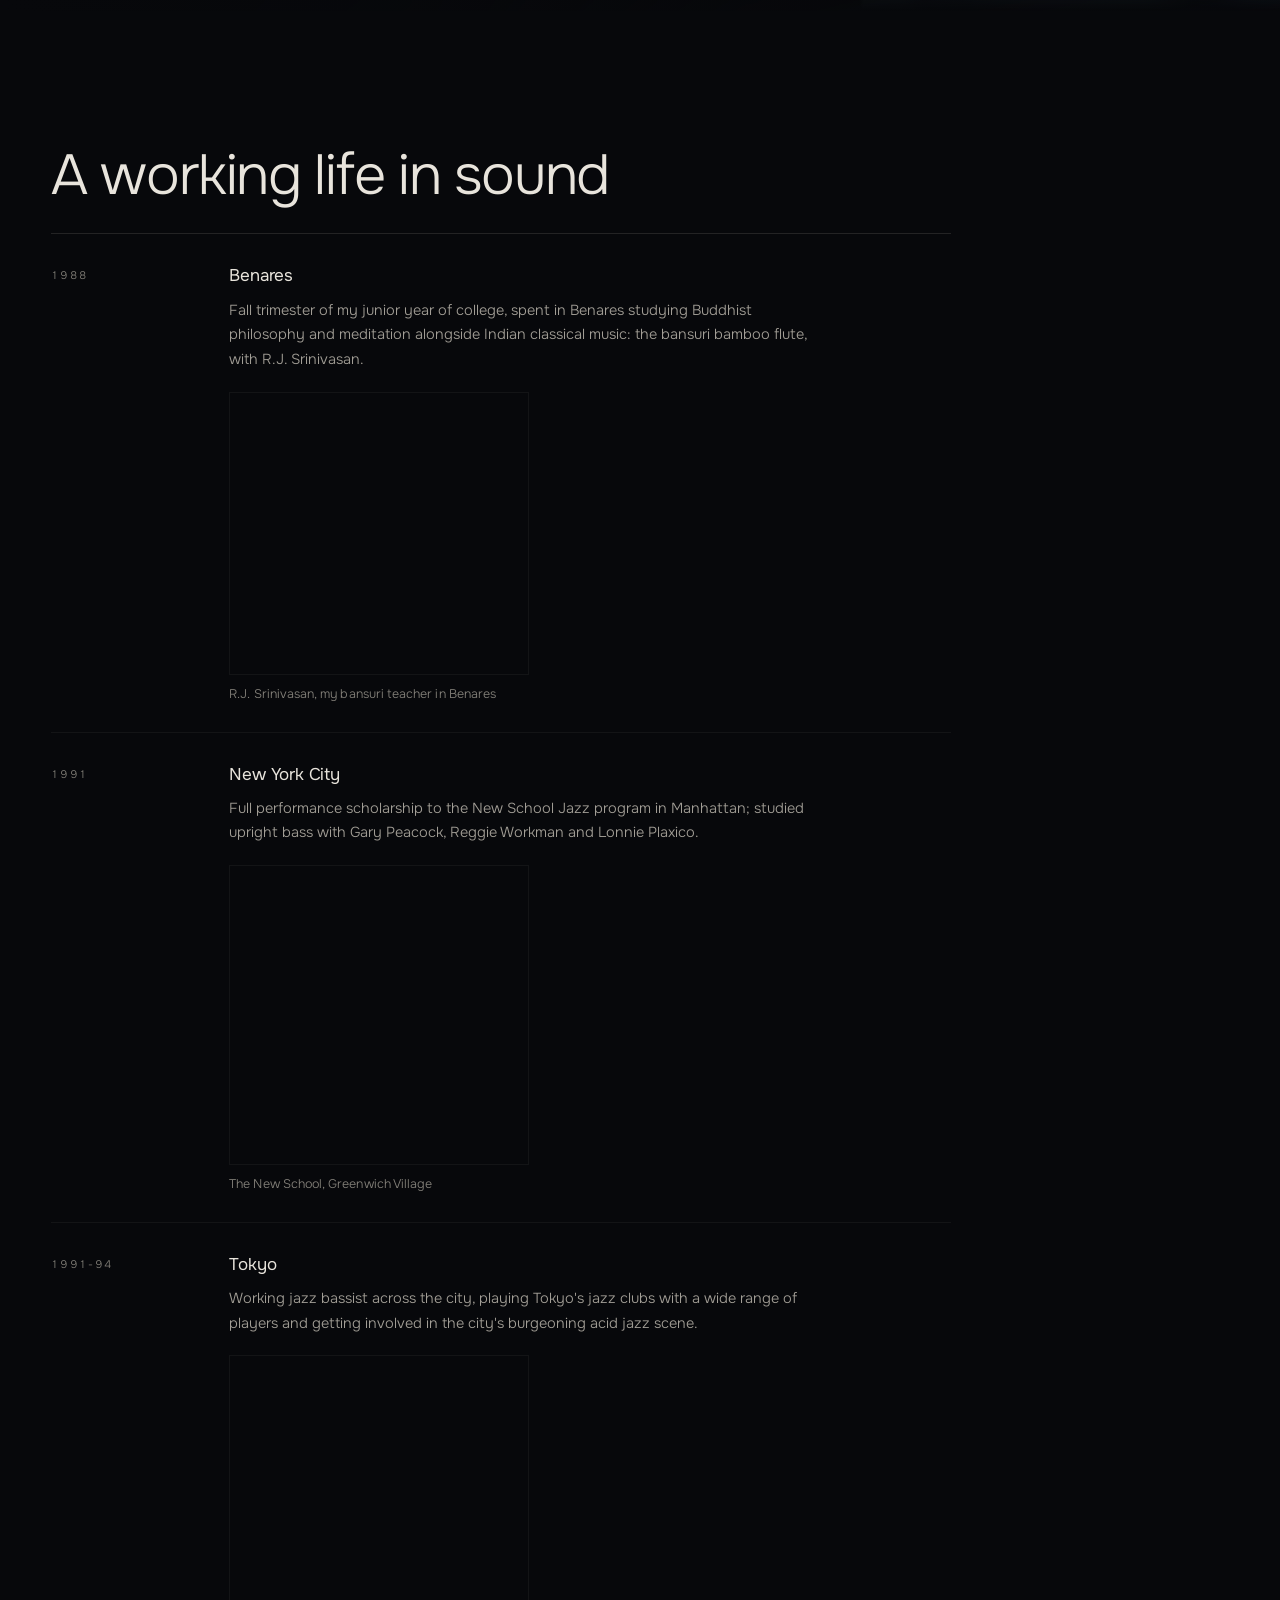
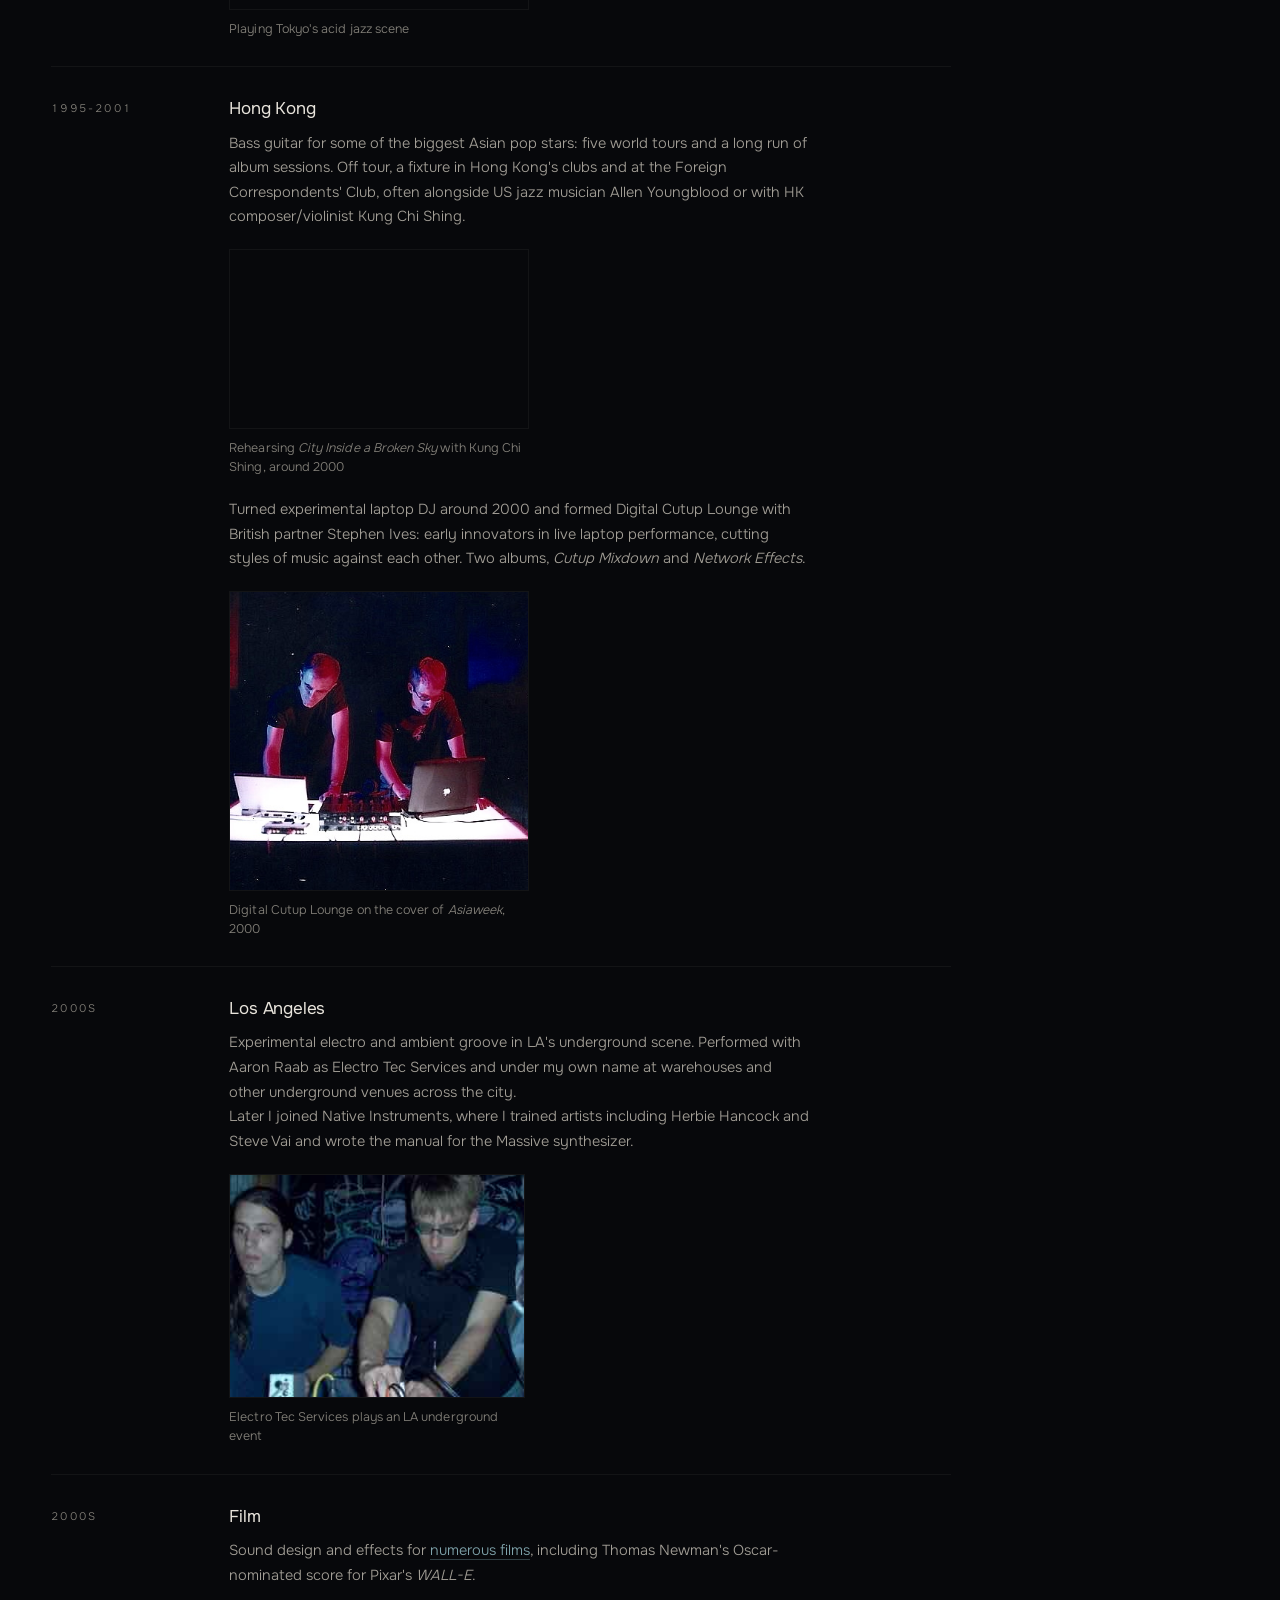
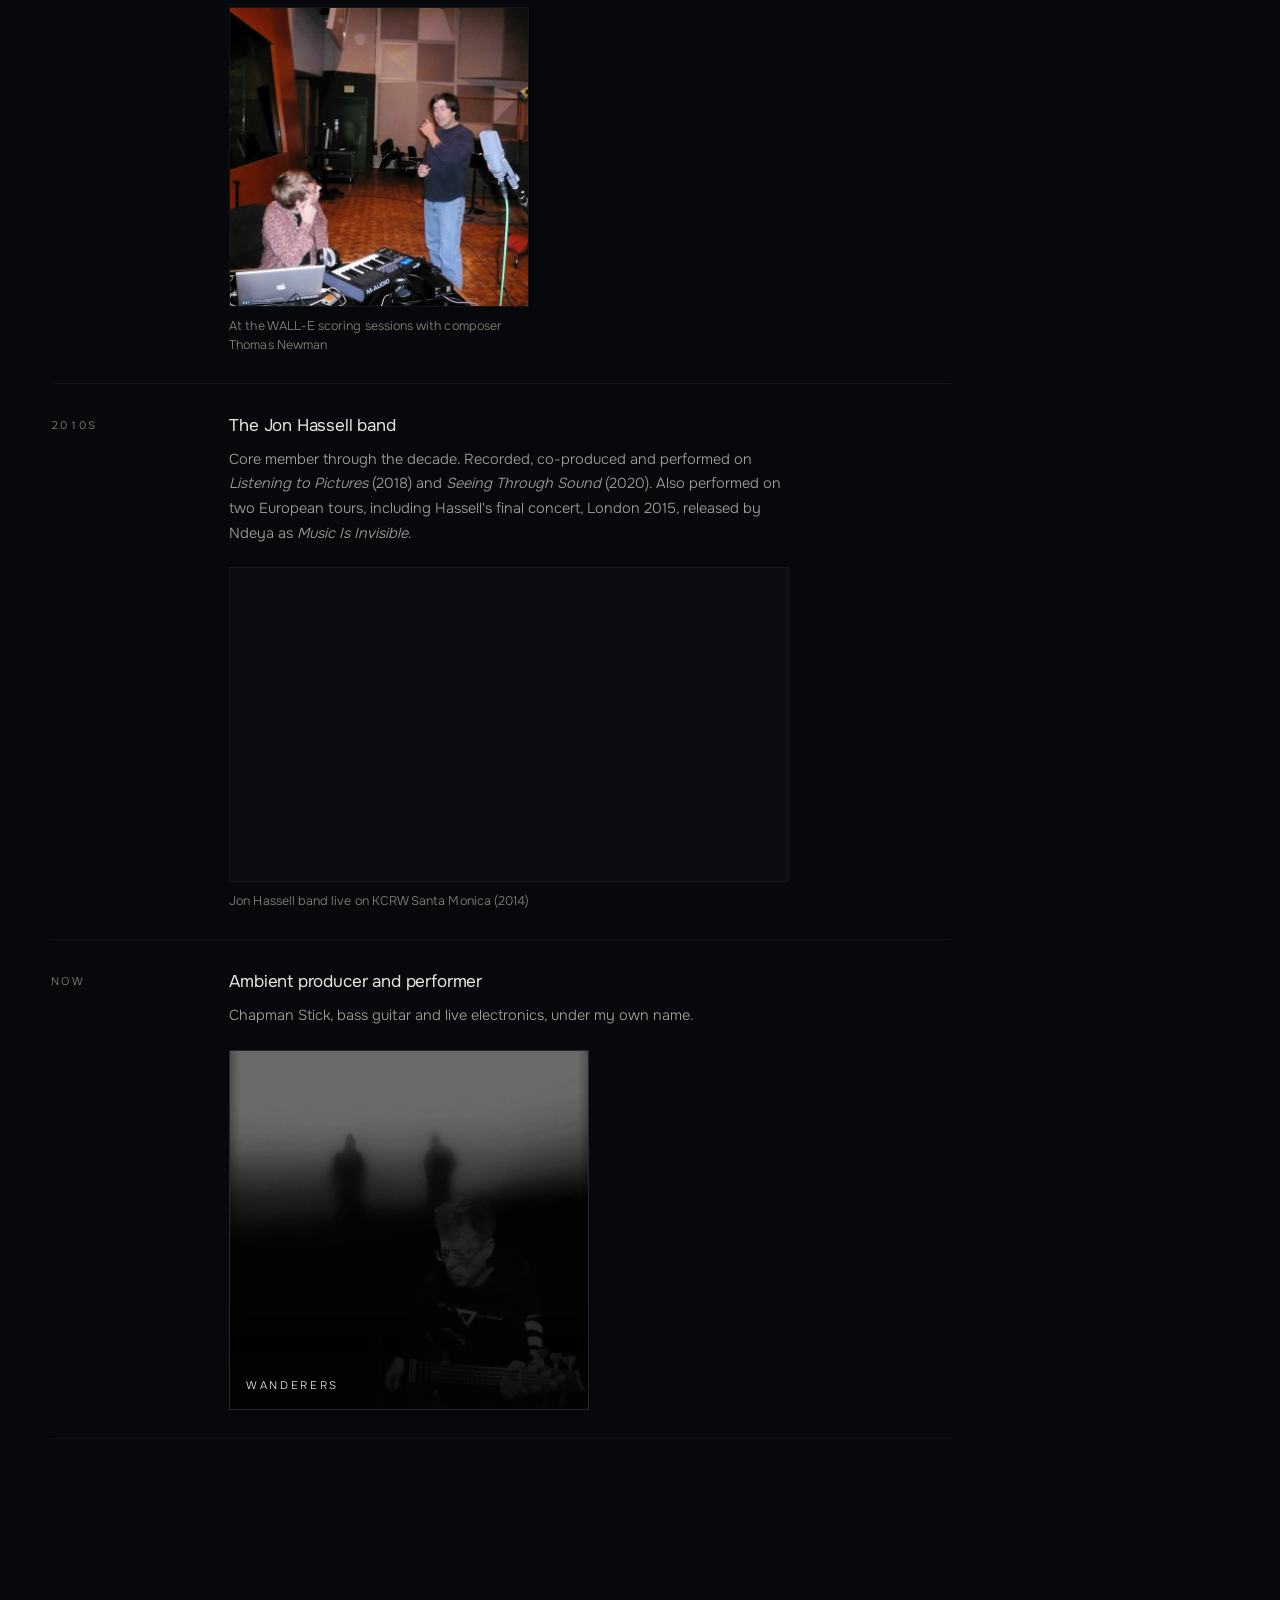
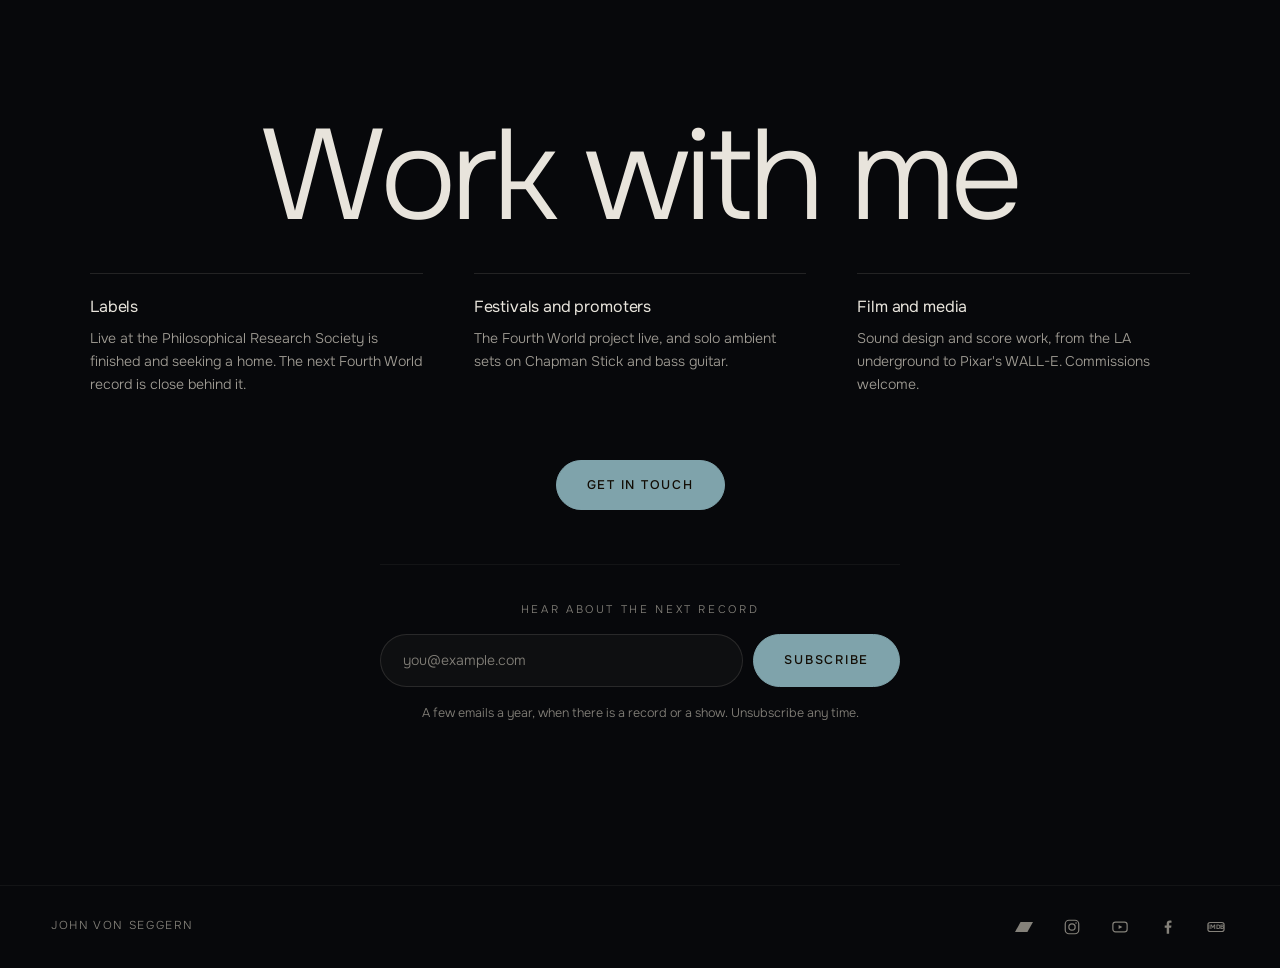
==== commit fa559869: "Put the New School on the 1991 entry Adds John's photo of the building, banners and all, under the N" ====
--- a/index.html
+++ b/index.html
@@ -249,6 +249,14 @@
             Manhattan; studied upright bass with Gary Peacock, Reggie Workman and
             Lonnie Plaxico.
           </p>
+          <div class="era-photos">
+            <figure class="era-photo">
+              <img src="assets/web/img/other/newschooljazz.jpg"
+                   alt="The New School's Arnold Hall seen from across the street, red banners for Mannes, Jazz and Drama hanging from its facade"
+                   width="516" height="516" loading="lazy" decoding="async">
+              <figcaption data-copy="era.study.caption">The New School, Greenwich Village</figcaption>
+            </figure>
+          </div>
         </span>
       </li>
       <li class="era reveal" style="--d:.08s">
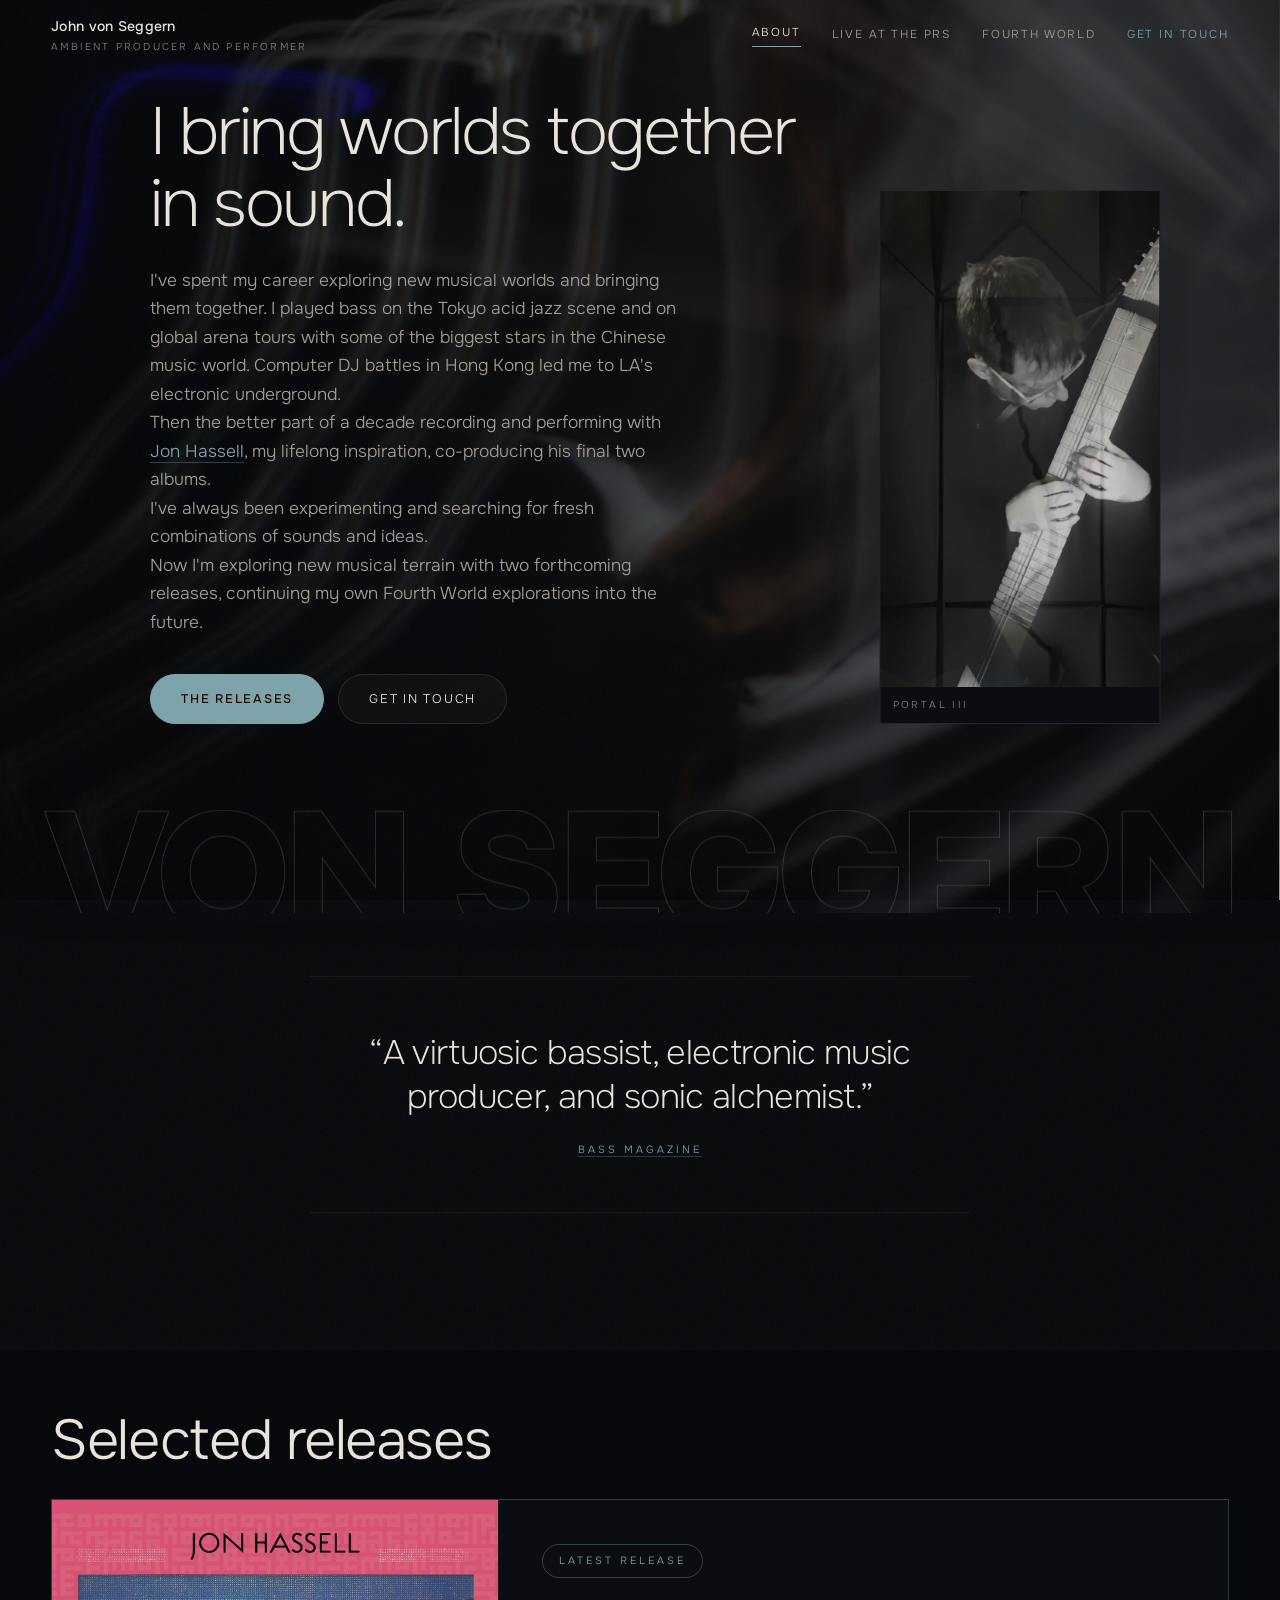
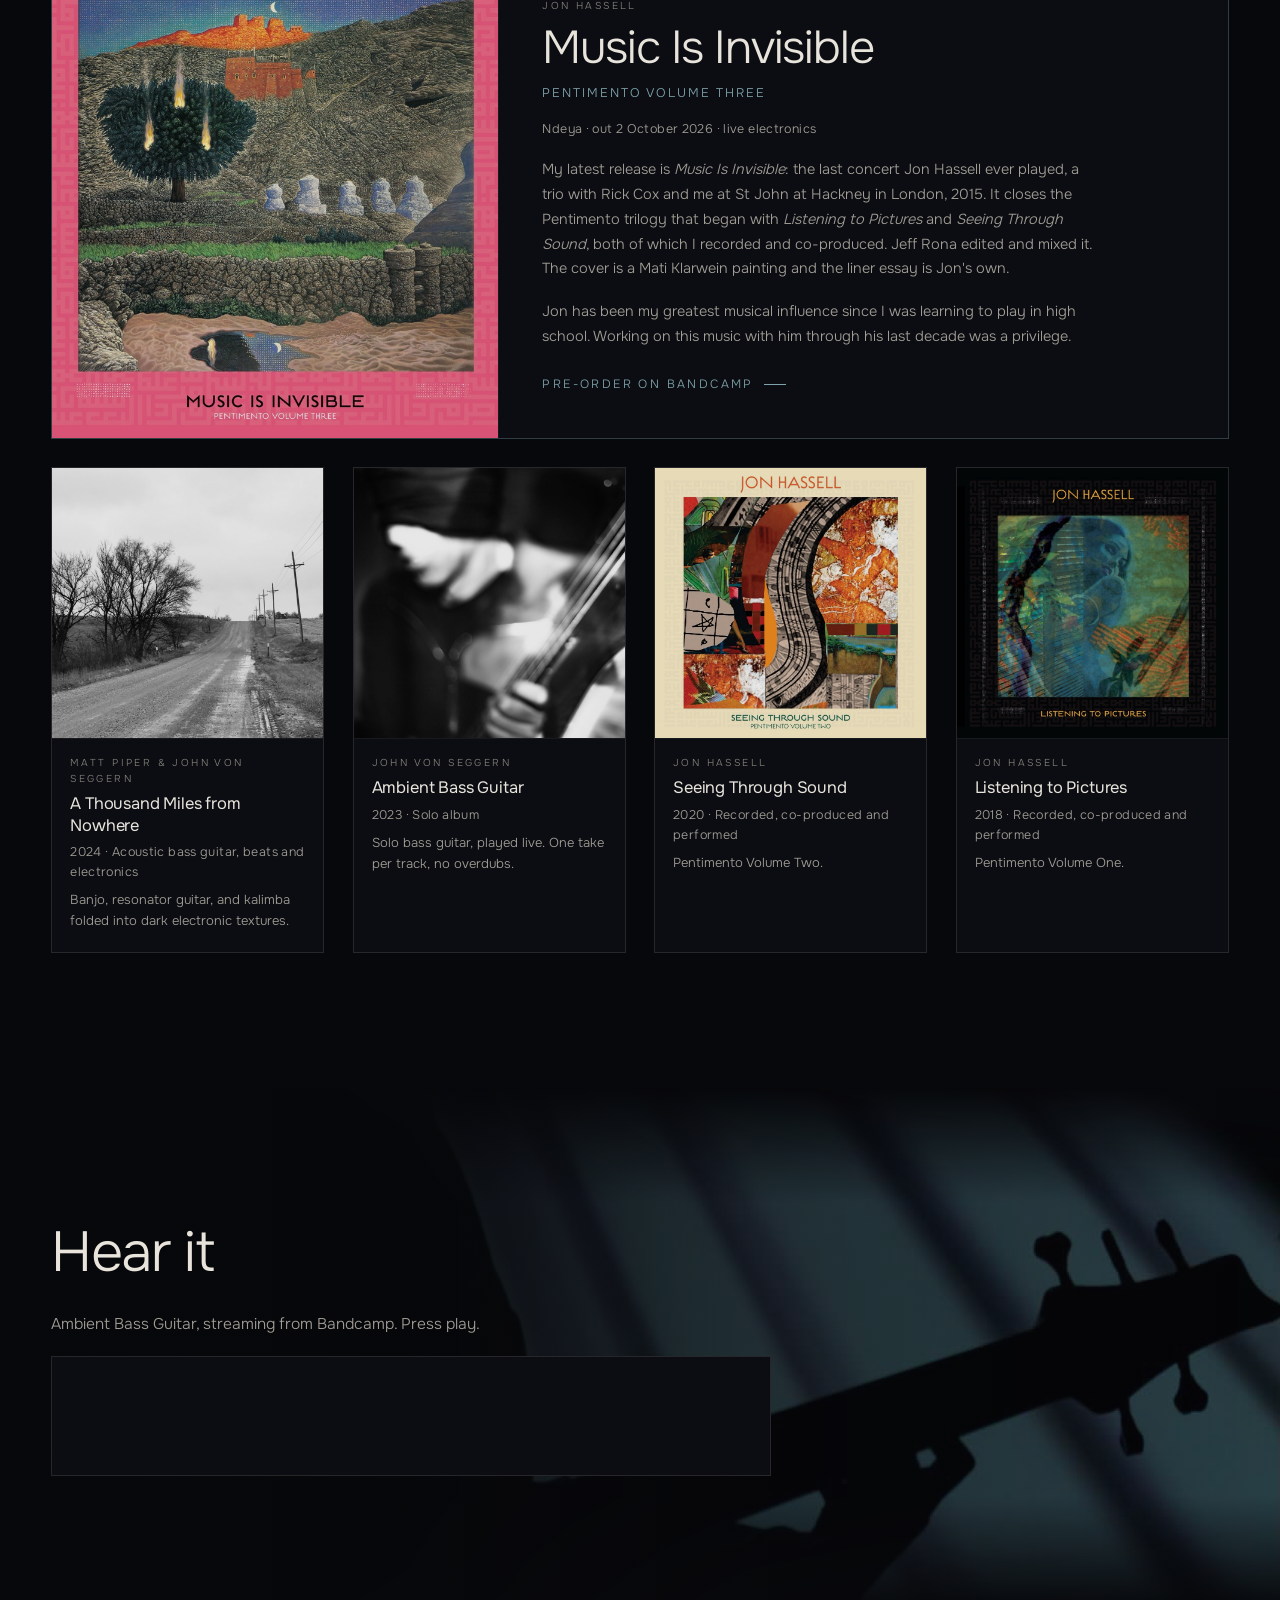
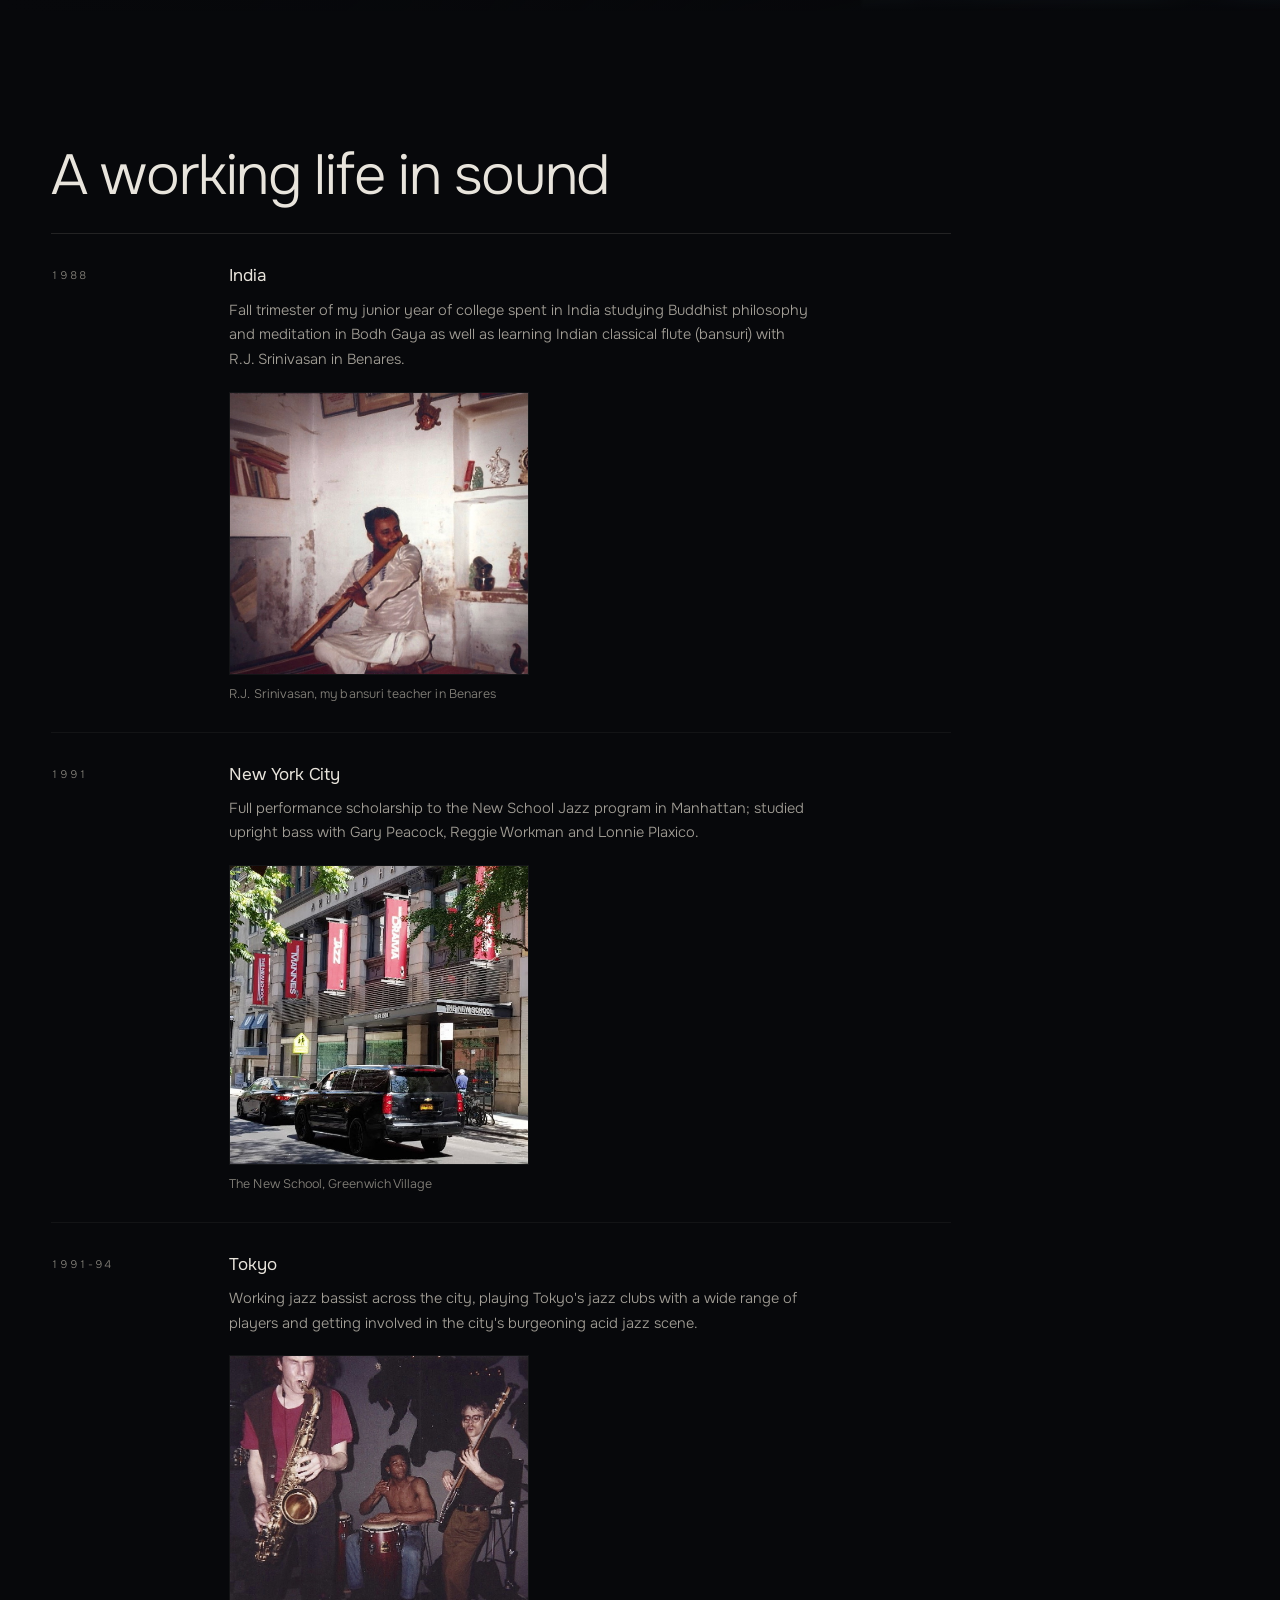
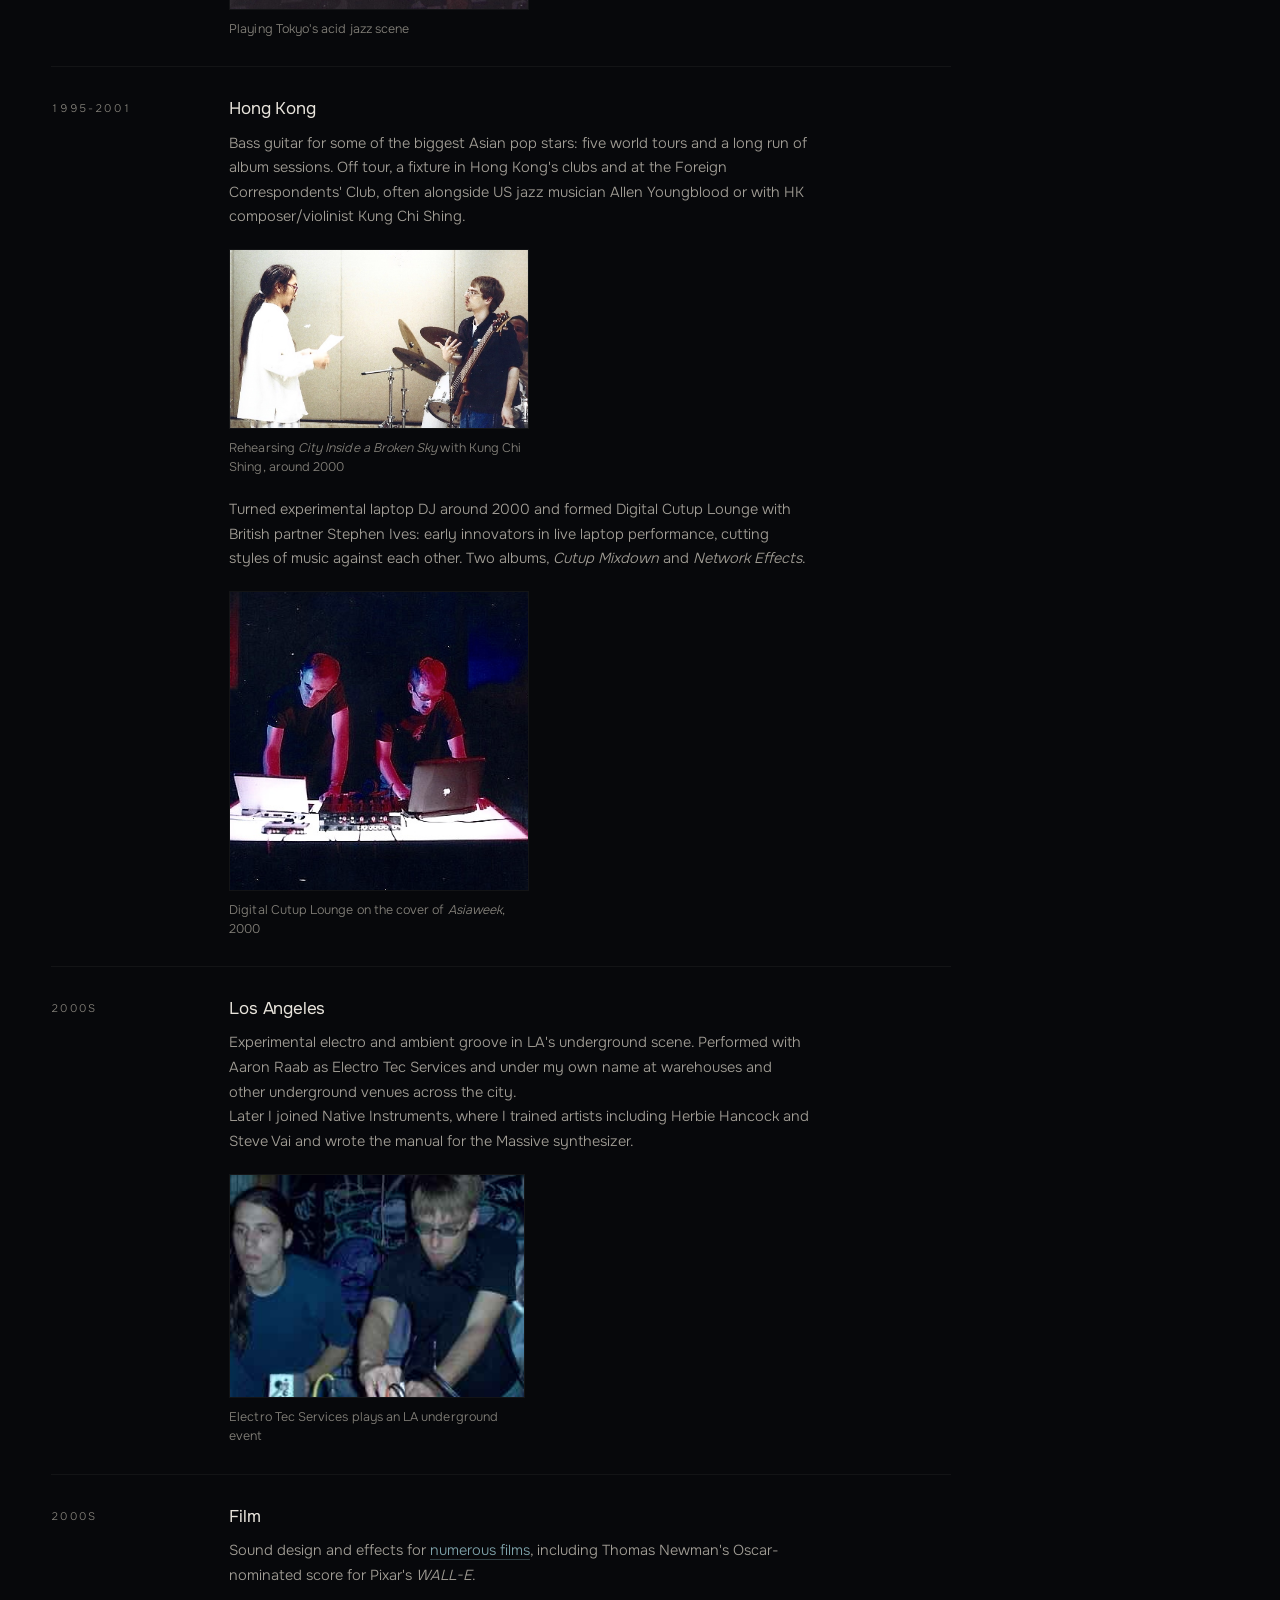
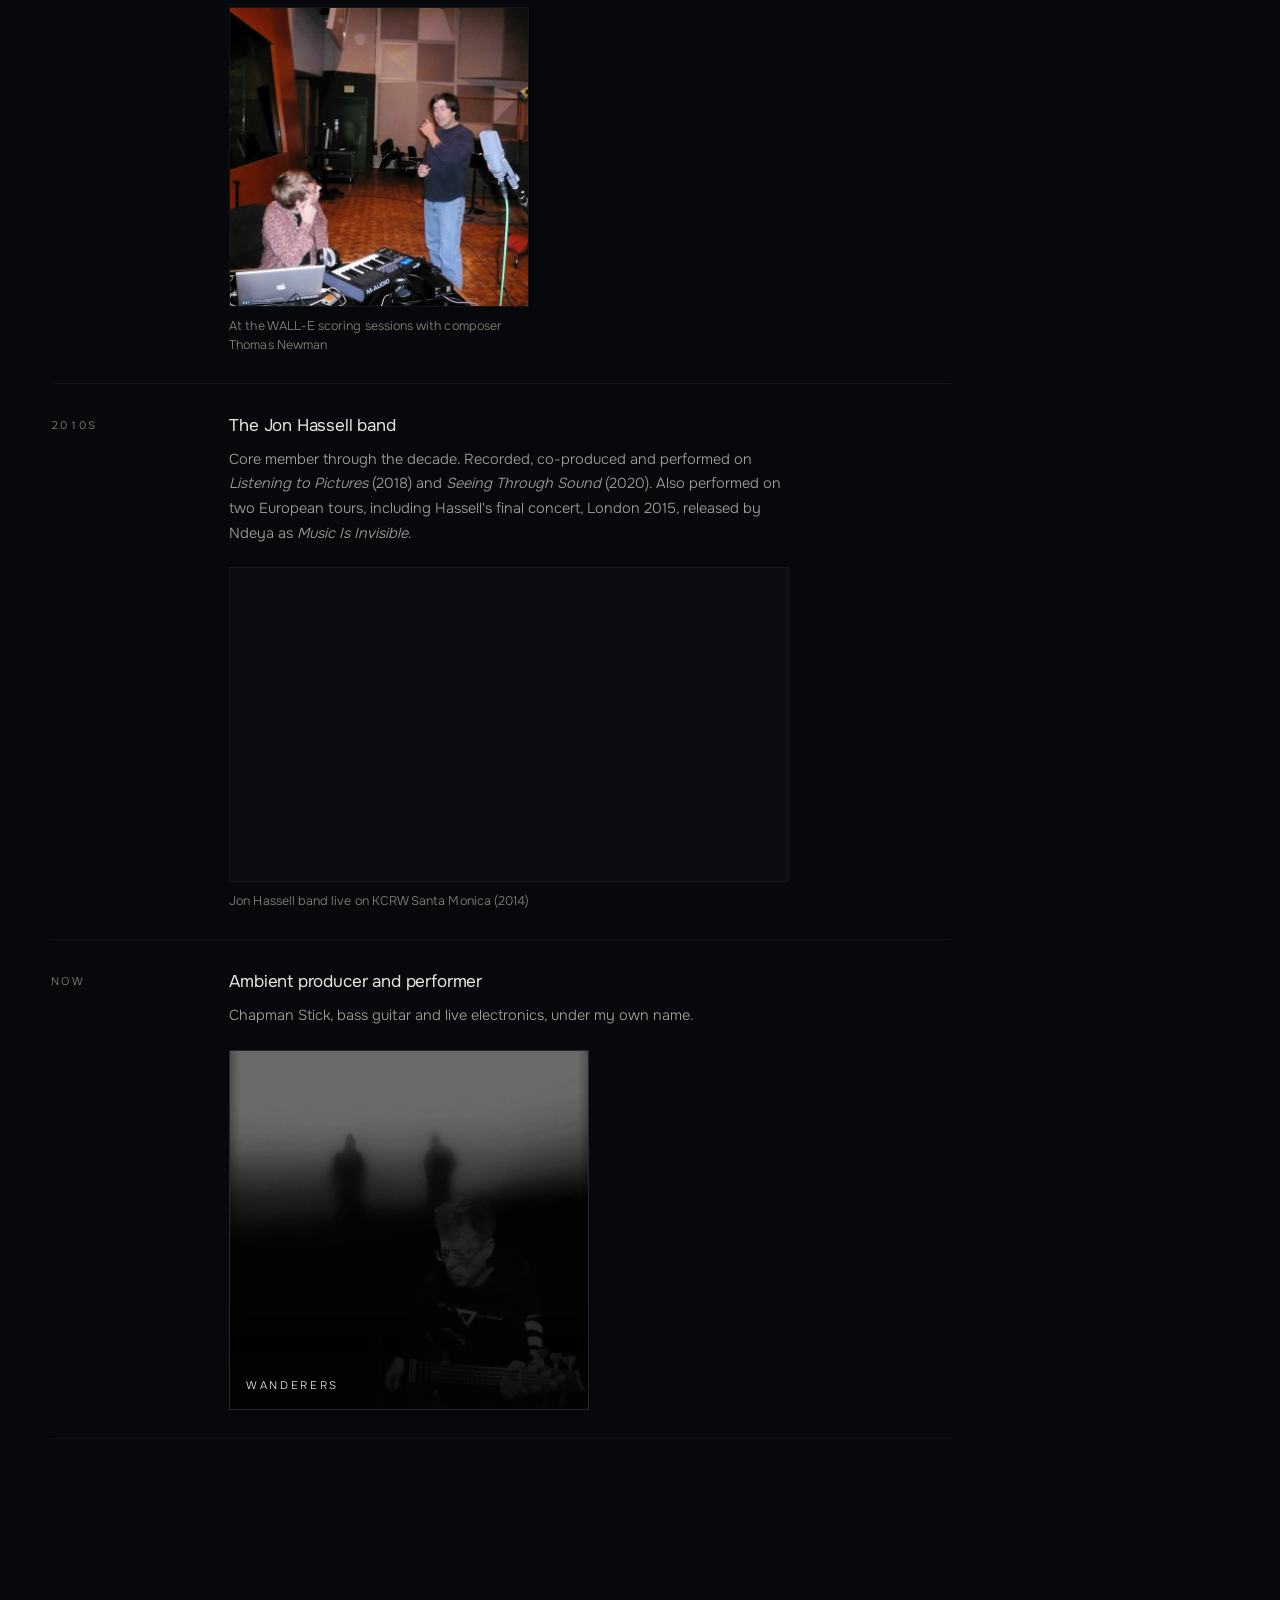
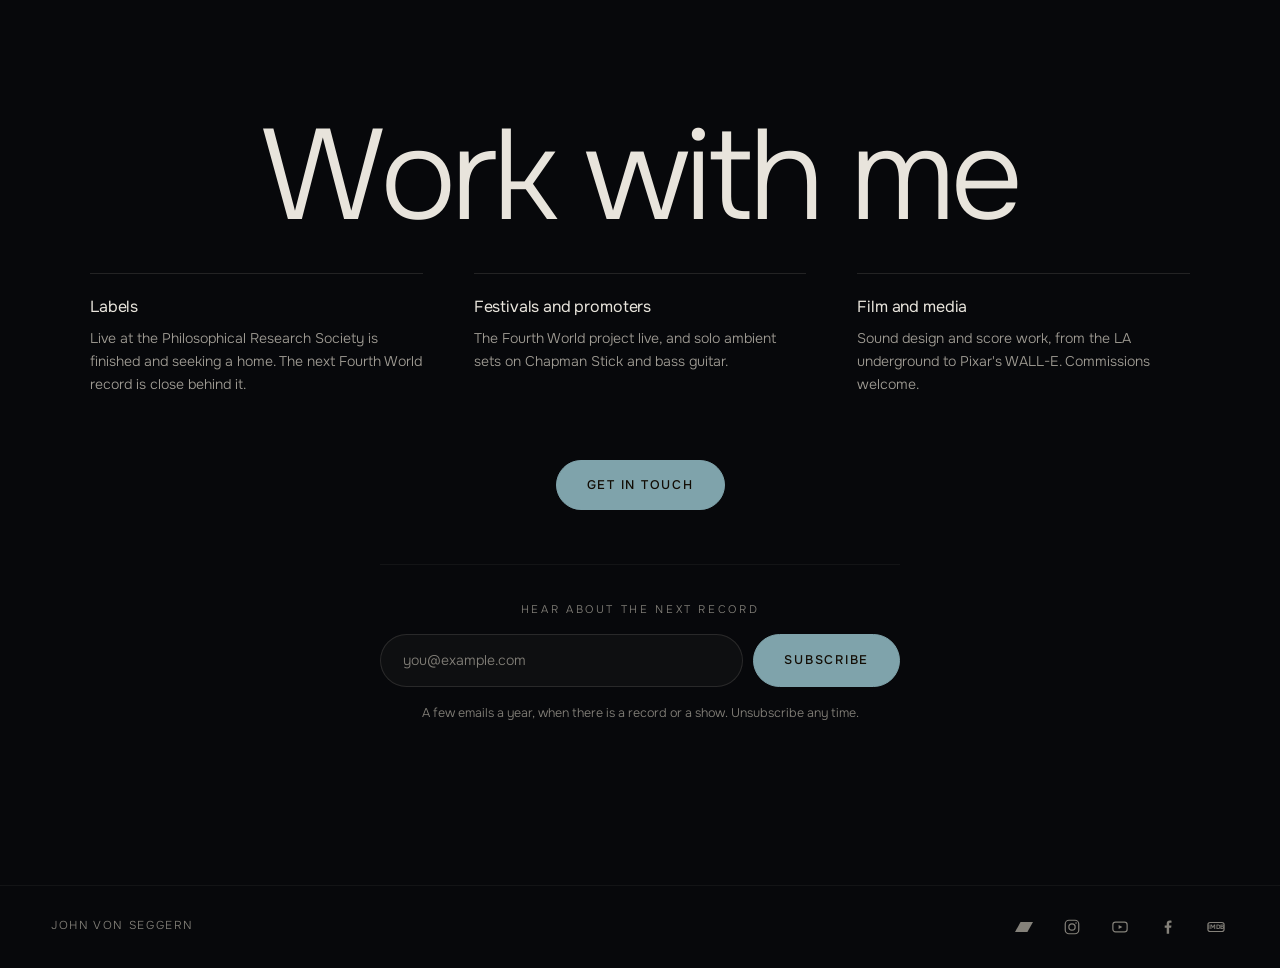
==== commit 0fb62d78: "Change India era entry from Benares to India, add Bodh Gaya Co-Authored-By: Claude Sonnet 5 <noreply" ====
--- a/index.html
+++ b/index.html
@@ -224,11 +224,11 @@
       <li class="era reveal">
         <span class="era-when" data-copy="era.india.when">1988</span>
         <span class="era-what">
-          <h3 data-copy="era.india.h3">Benares</h3>
+          <h3 data-copy="era.india.h3">India</h3>
           <p data-copy="era.india.p">
-            Fall trimester of my junior year of college, spent in Benares studying Buddhist
-            philosophy and meditation alongside Indian classical music: the bansuri bamboo
-            flute, with R.J. Srinivasan.
+            Fall trimester of my junior year of college spent in India studying Buddhist
+            philosophy and meditation in Bodh Gaya as well as learning Indian classical
+            flute (bansuri) with R.J. Srinivasan in Benares.
           </p>
           <div class="era-photos">
             <figure class="era-photo">
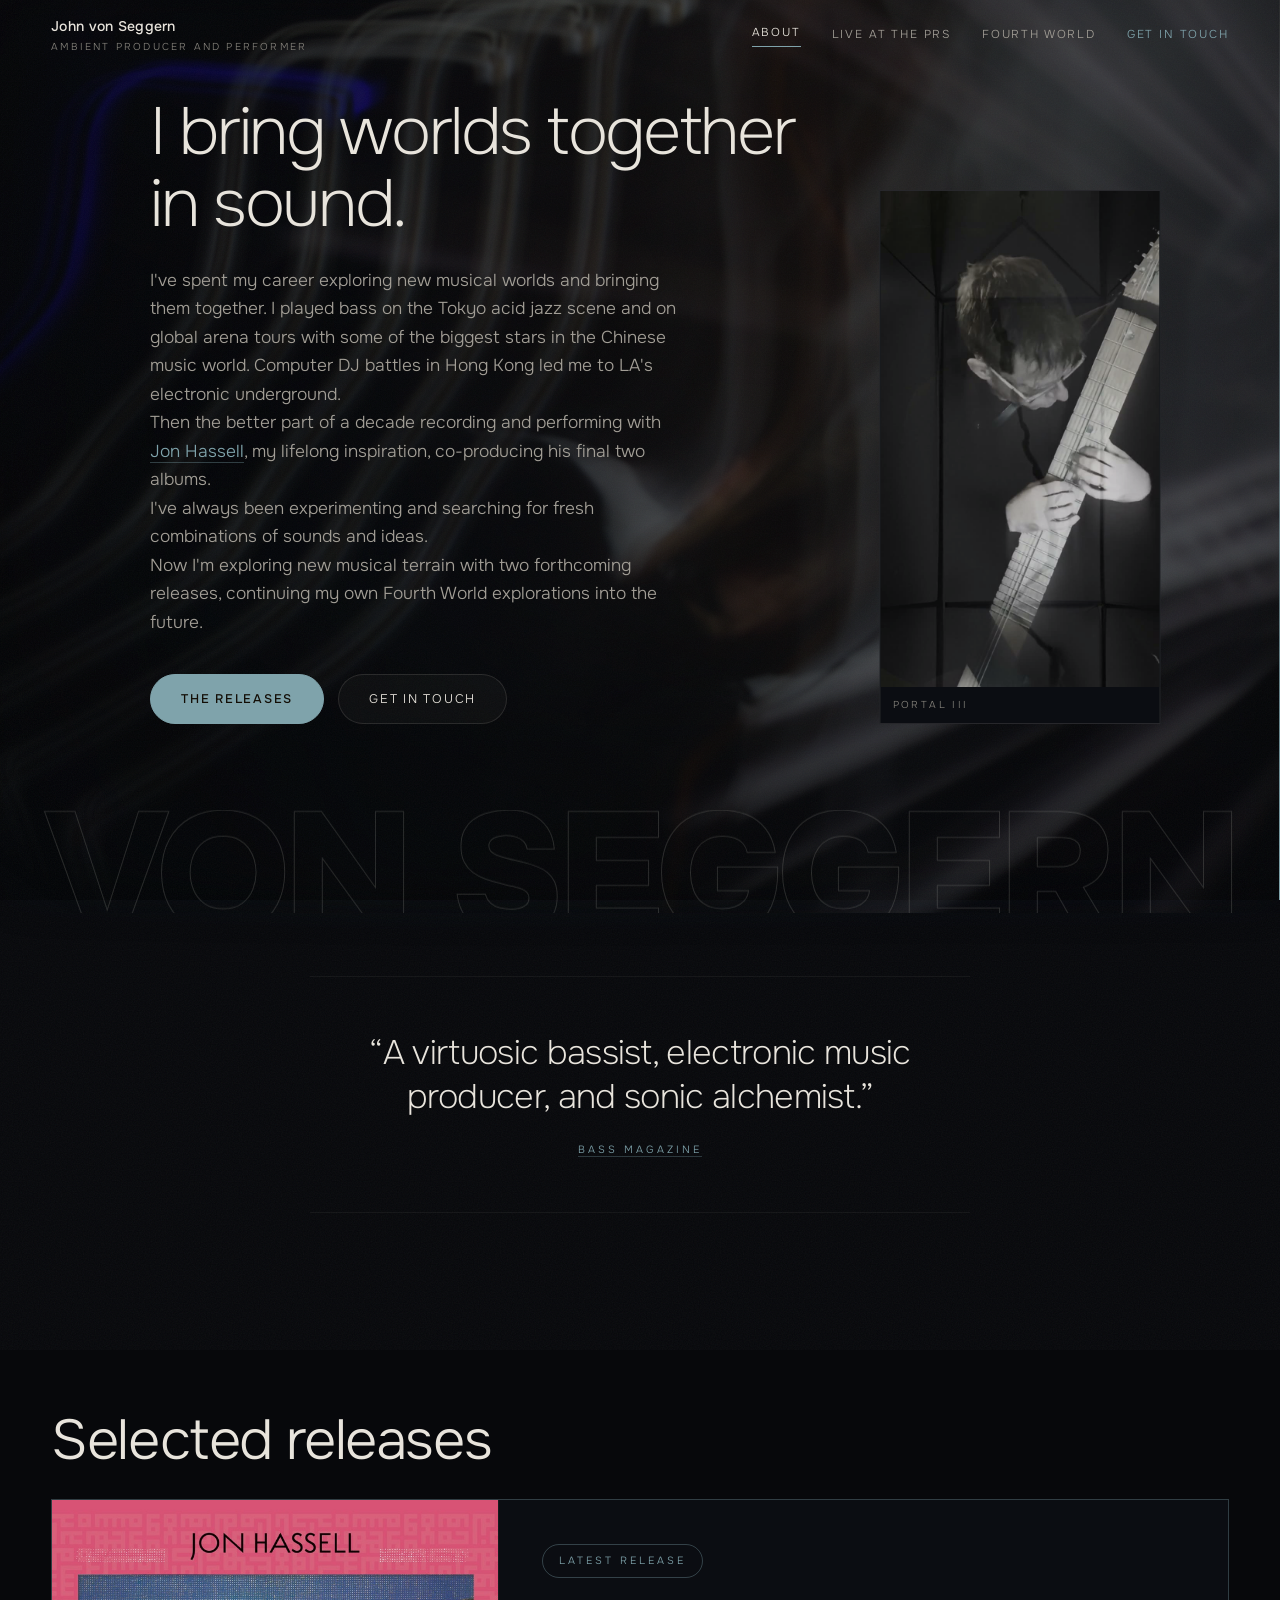
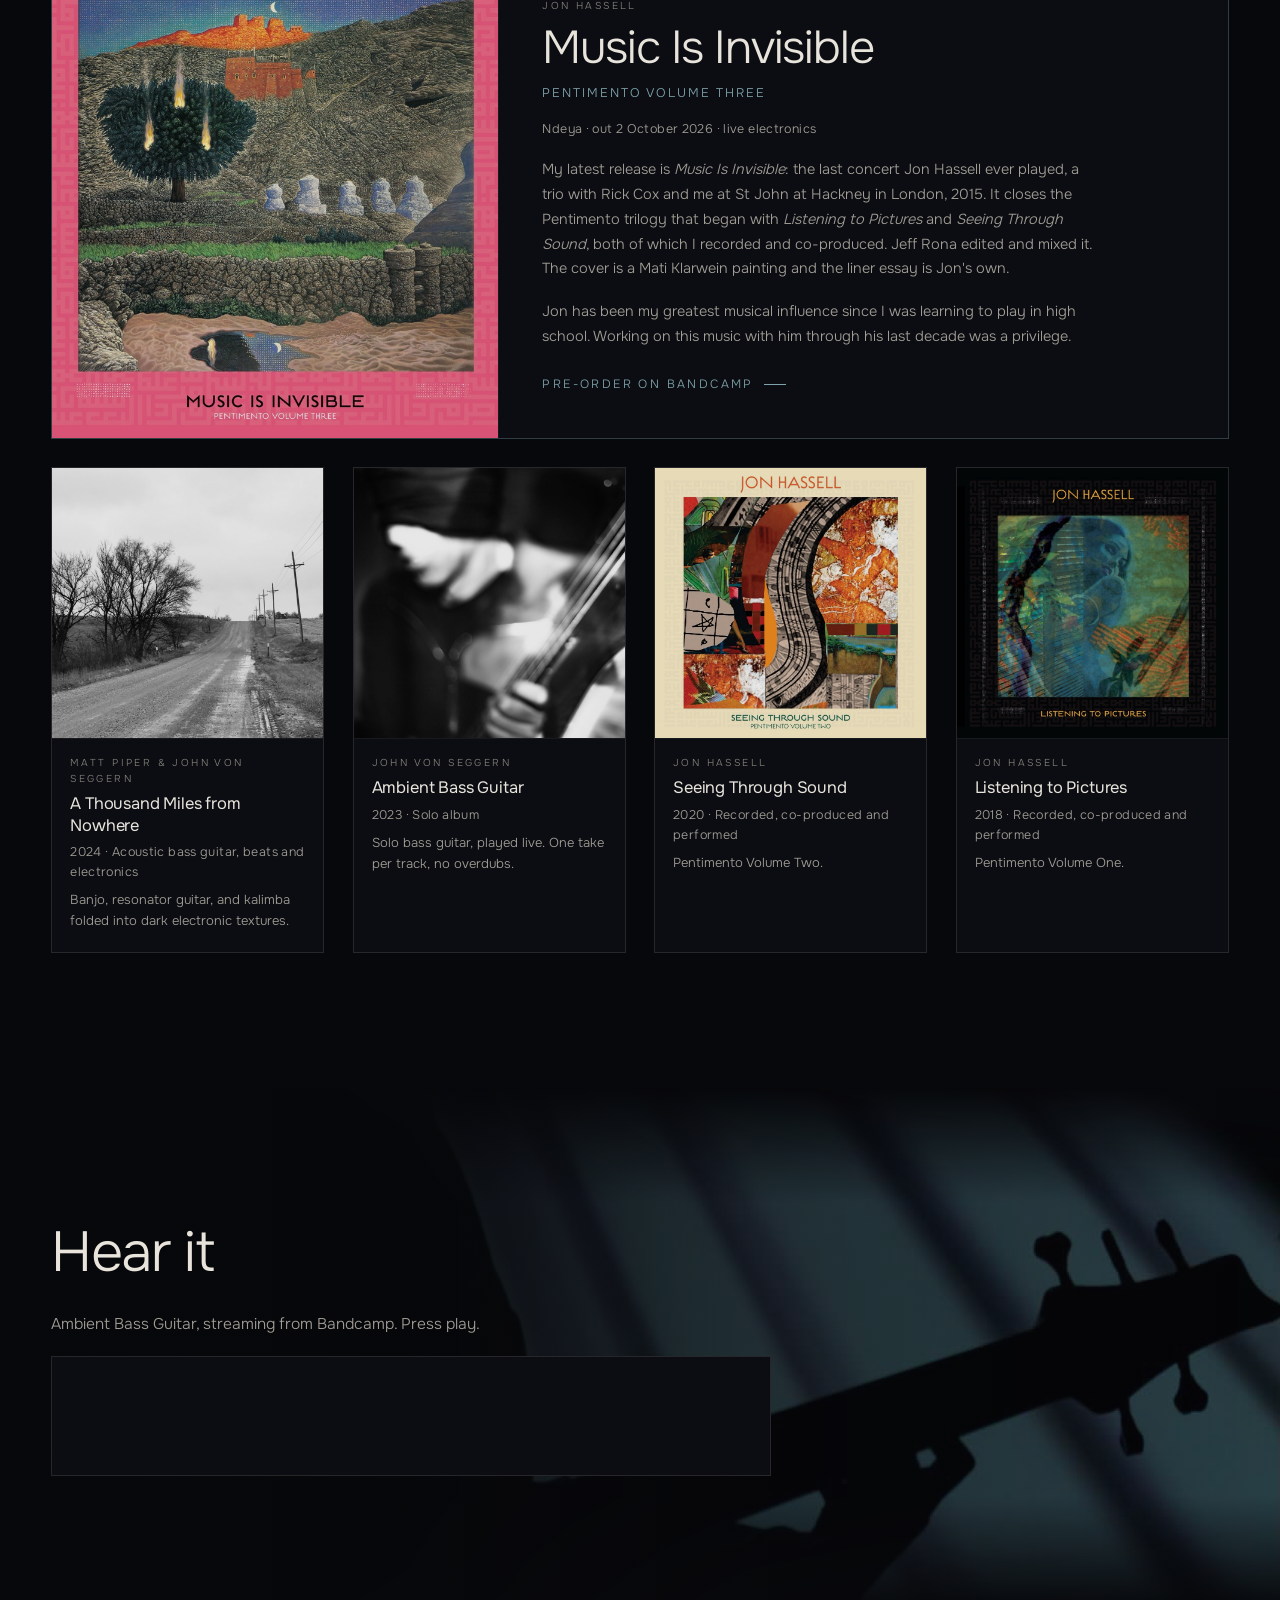
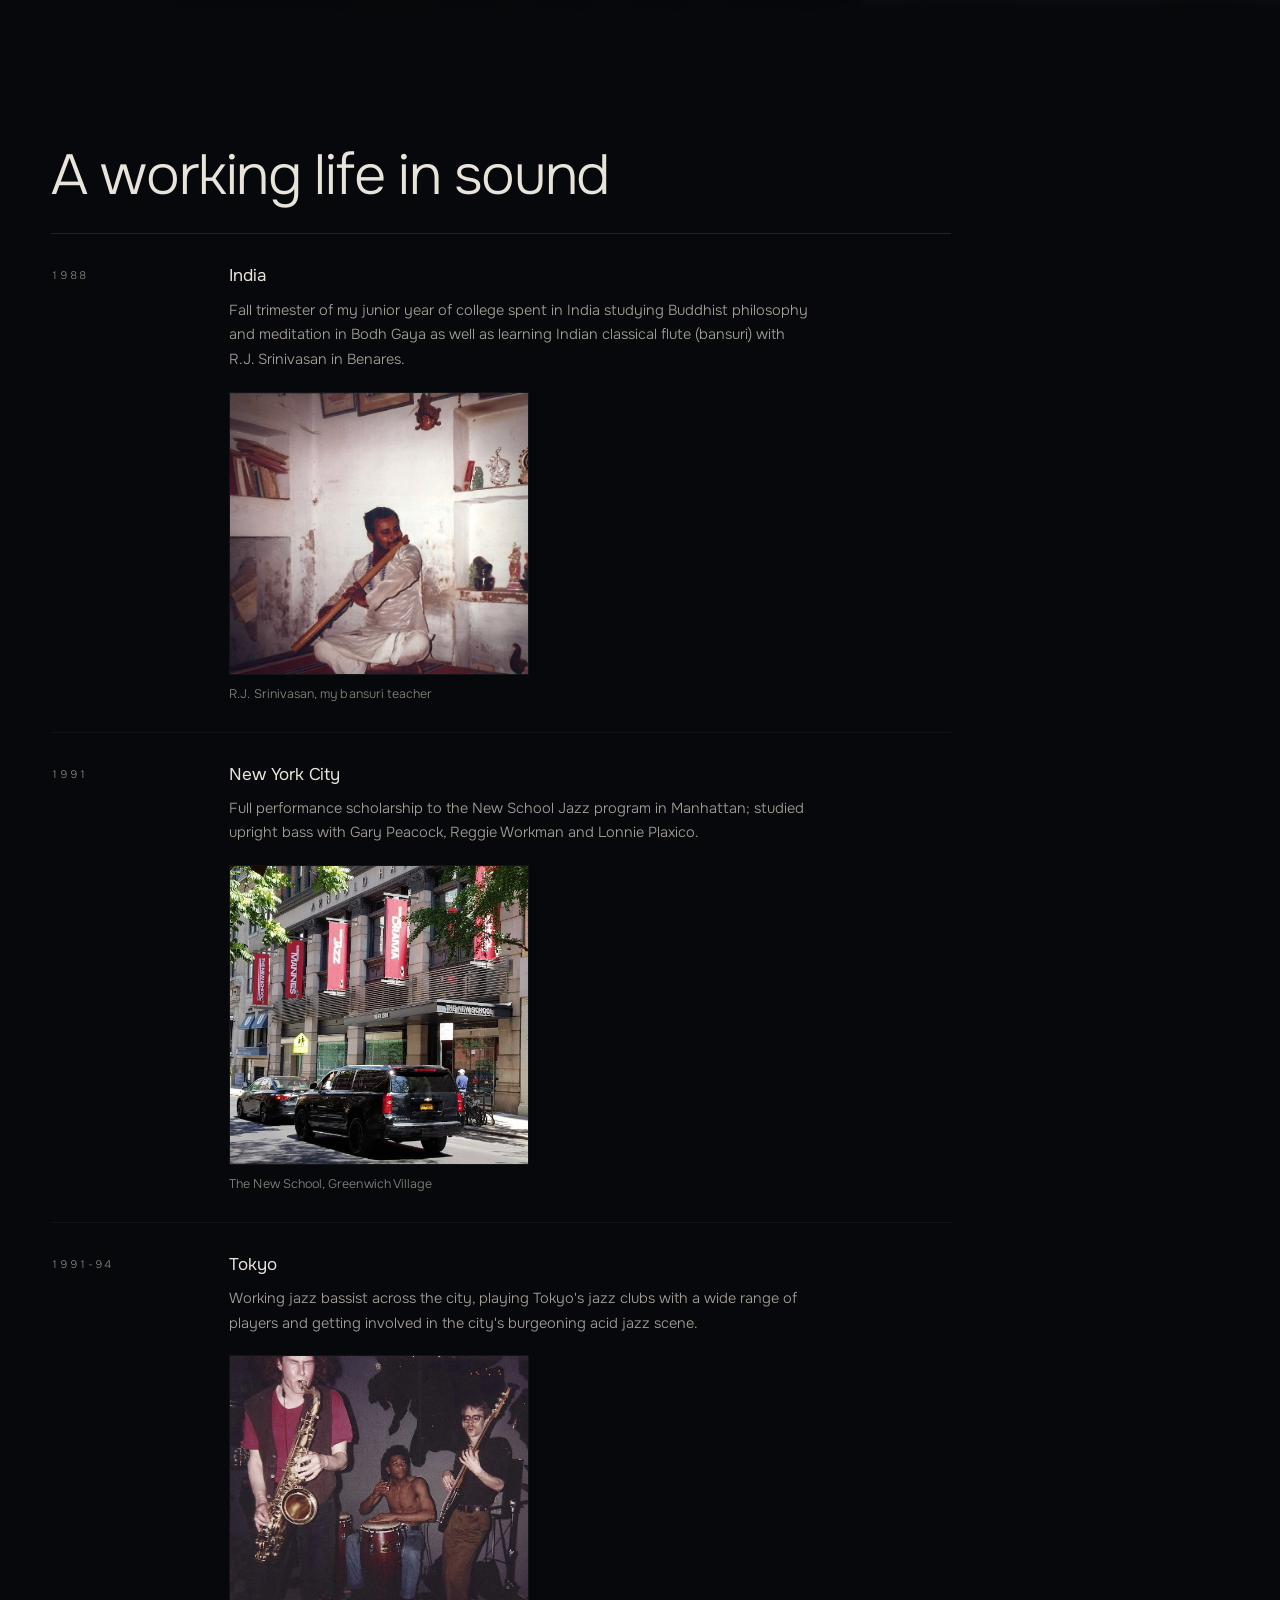
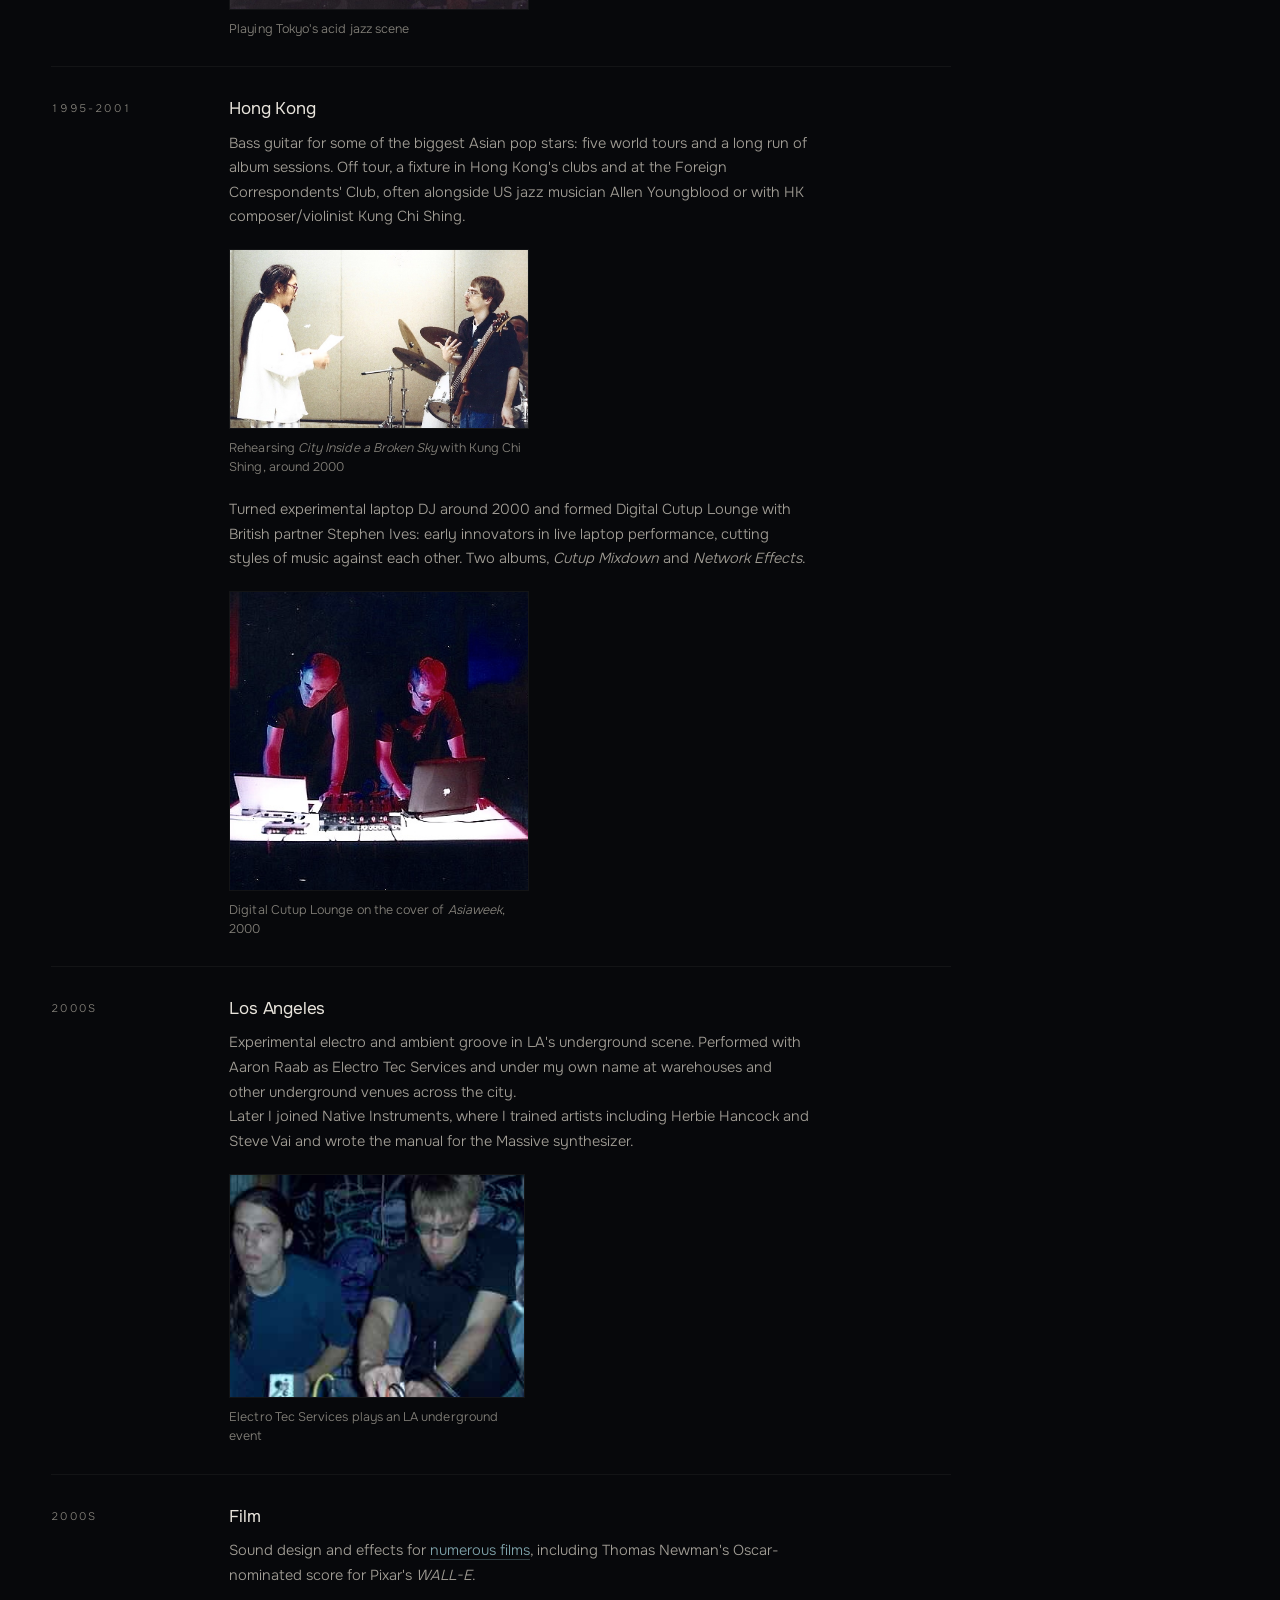
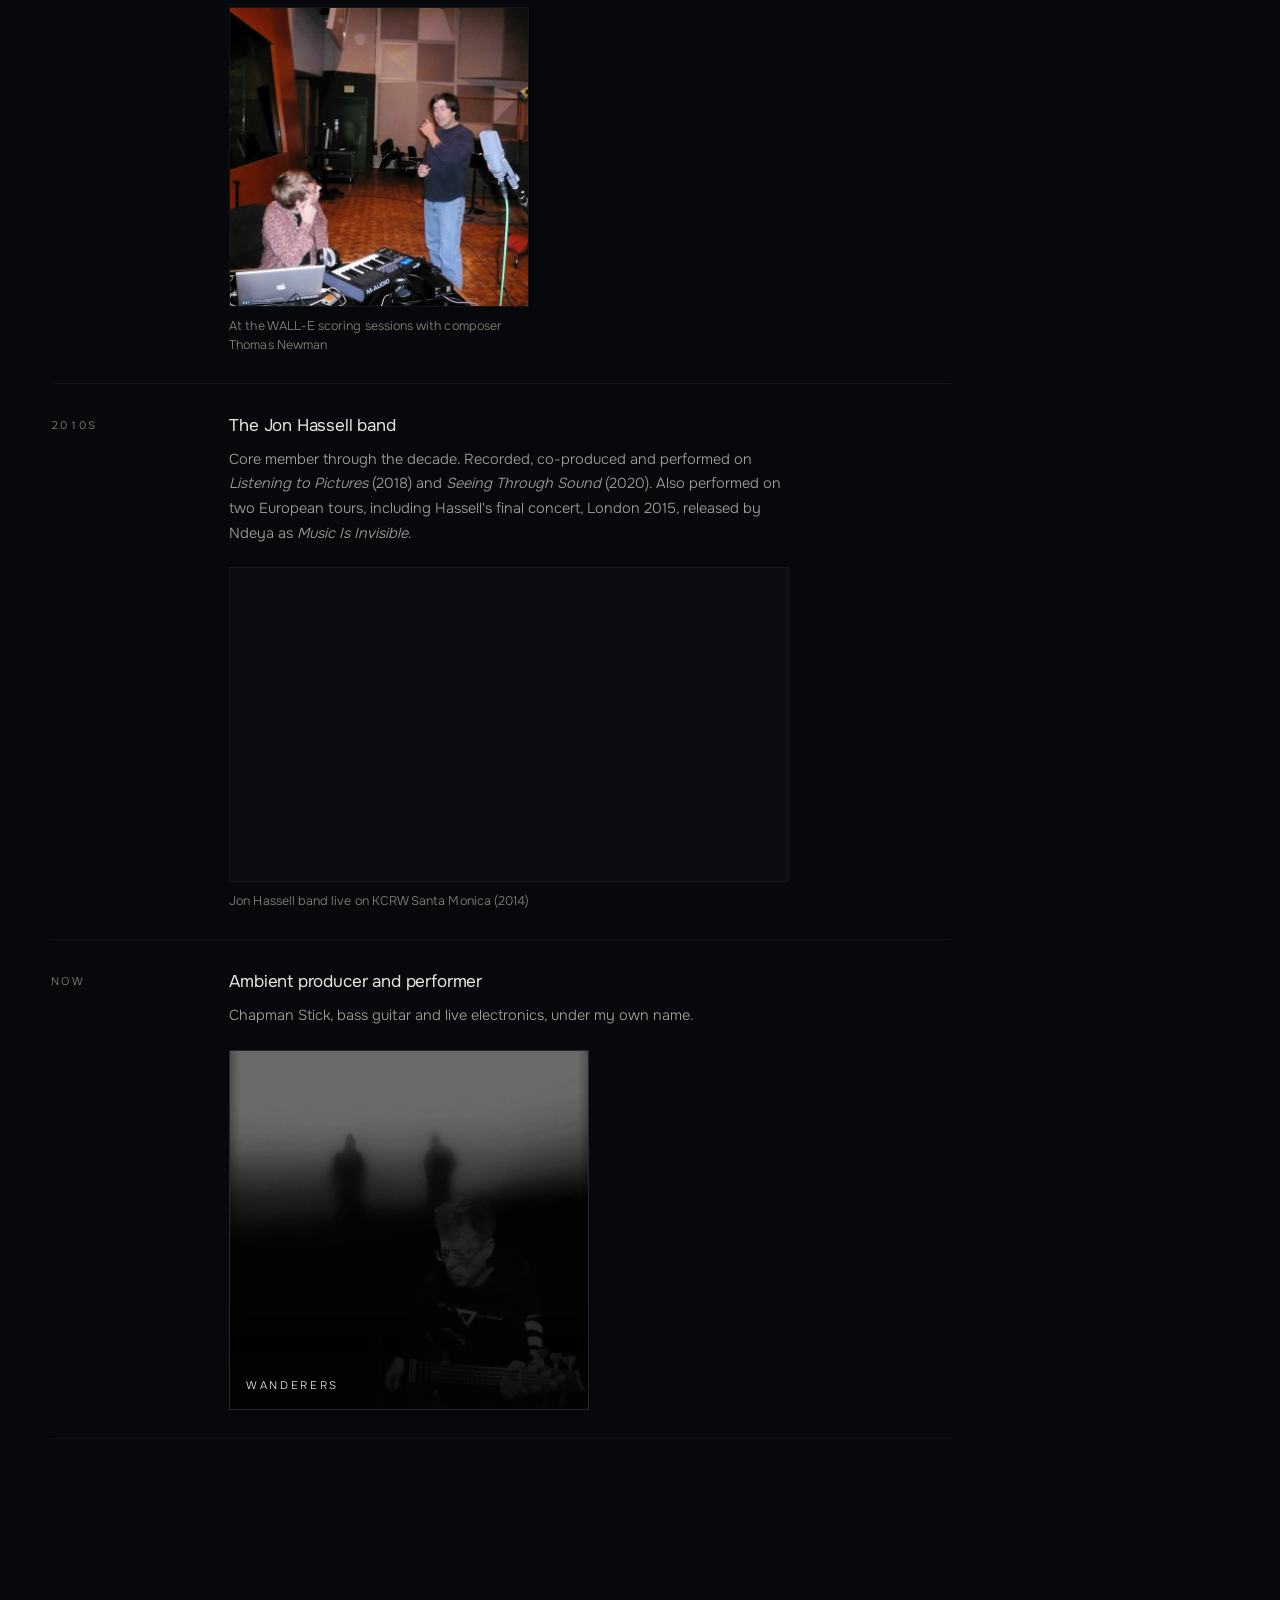
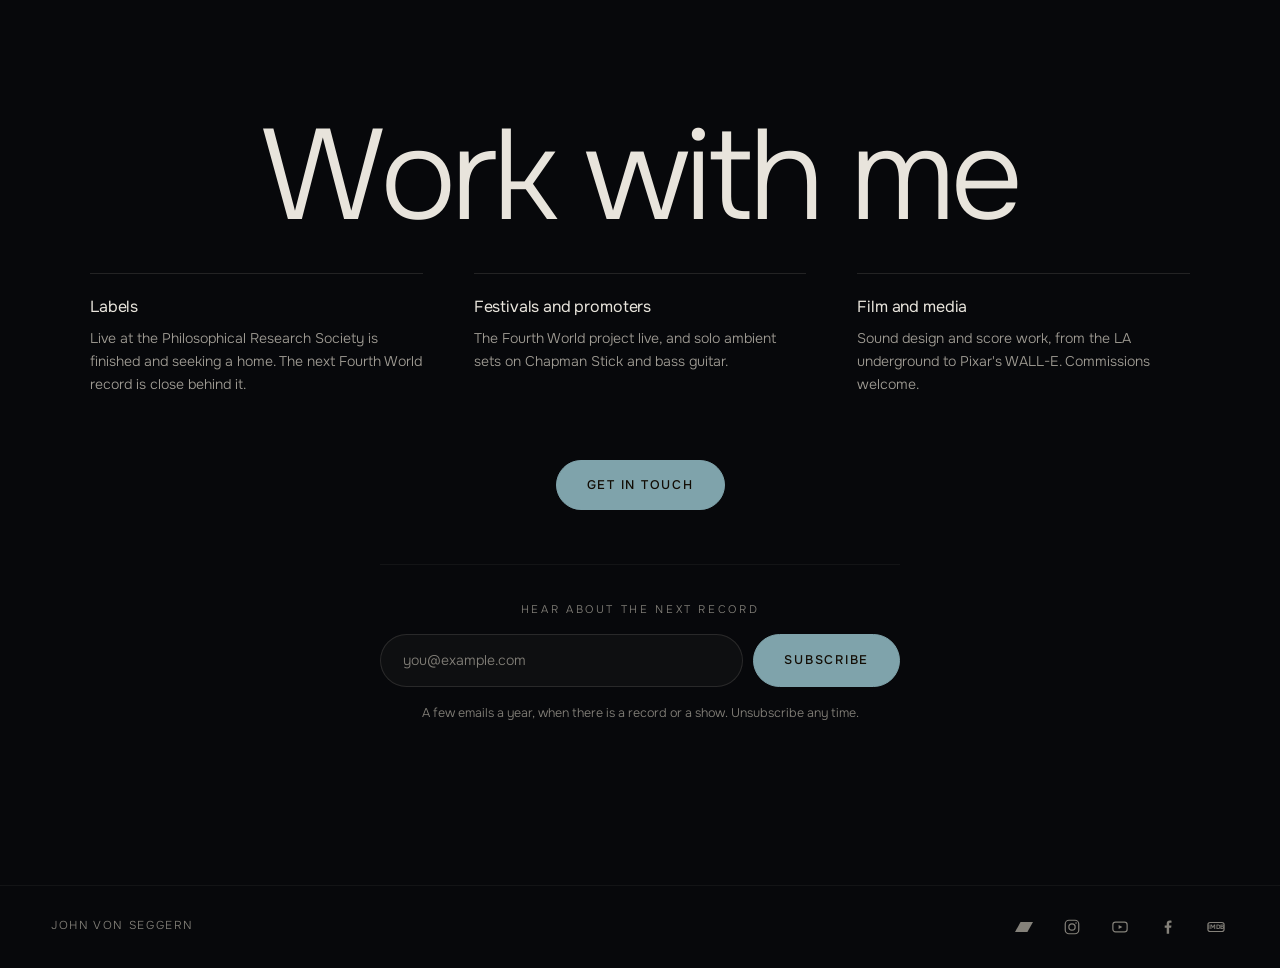
==== commit d9179d02: "Drop "in Benares" from the bansuri teacher caption Co-Authored-By: Claude Sonnet 5 <noreply@anthropi" ====
--- a/index.html
+++ b/index.html
@@ -235,7 +235,7 @@
               <img src="assets/web/img/other/rj-srinivasan2.jpg"
                    alt="R.J. Srinivasan seated on the floor of a whitewashed room, playing a long bamboo flute, a bookshelf and small shrine niches behind him"
                    width="731" height="690" loading="lazy" decoding="async">
-              <figcaption data-copy="era.india.caption.teacher">R.J. Srinivasan, my bansuri teacher in Benares</figcaption>
+              <figcaption data-copy="era.india.caption.teacher">R.J. Srinivasan, my bansuri teacher</figcaption>
             </figure>
           </div>
         </span>
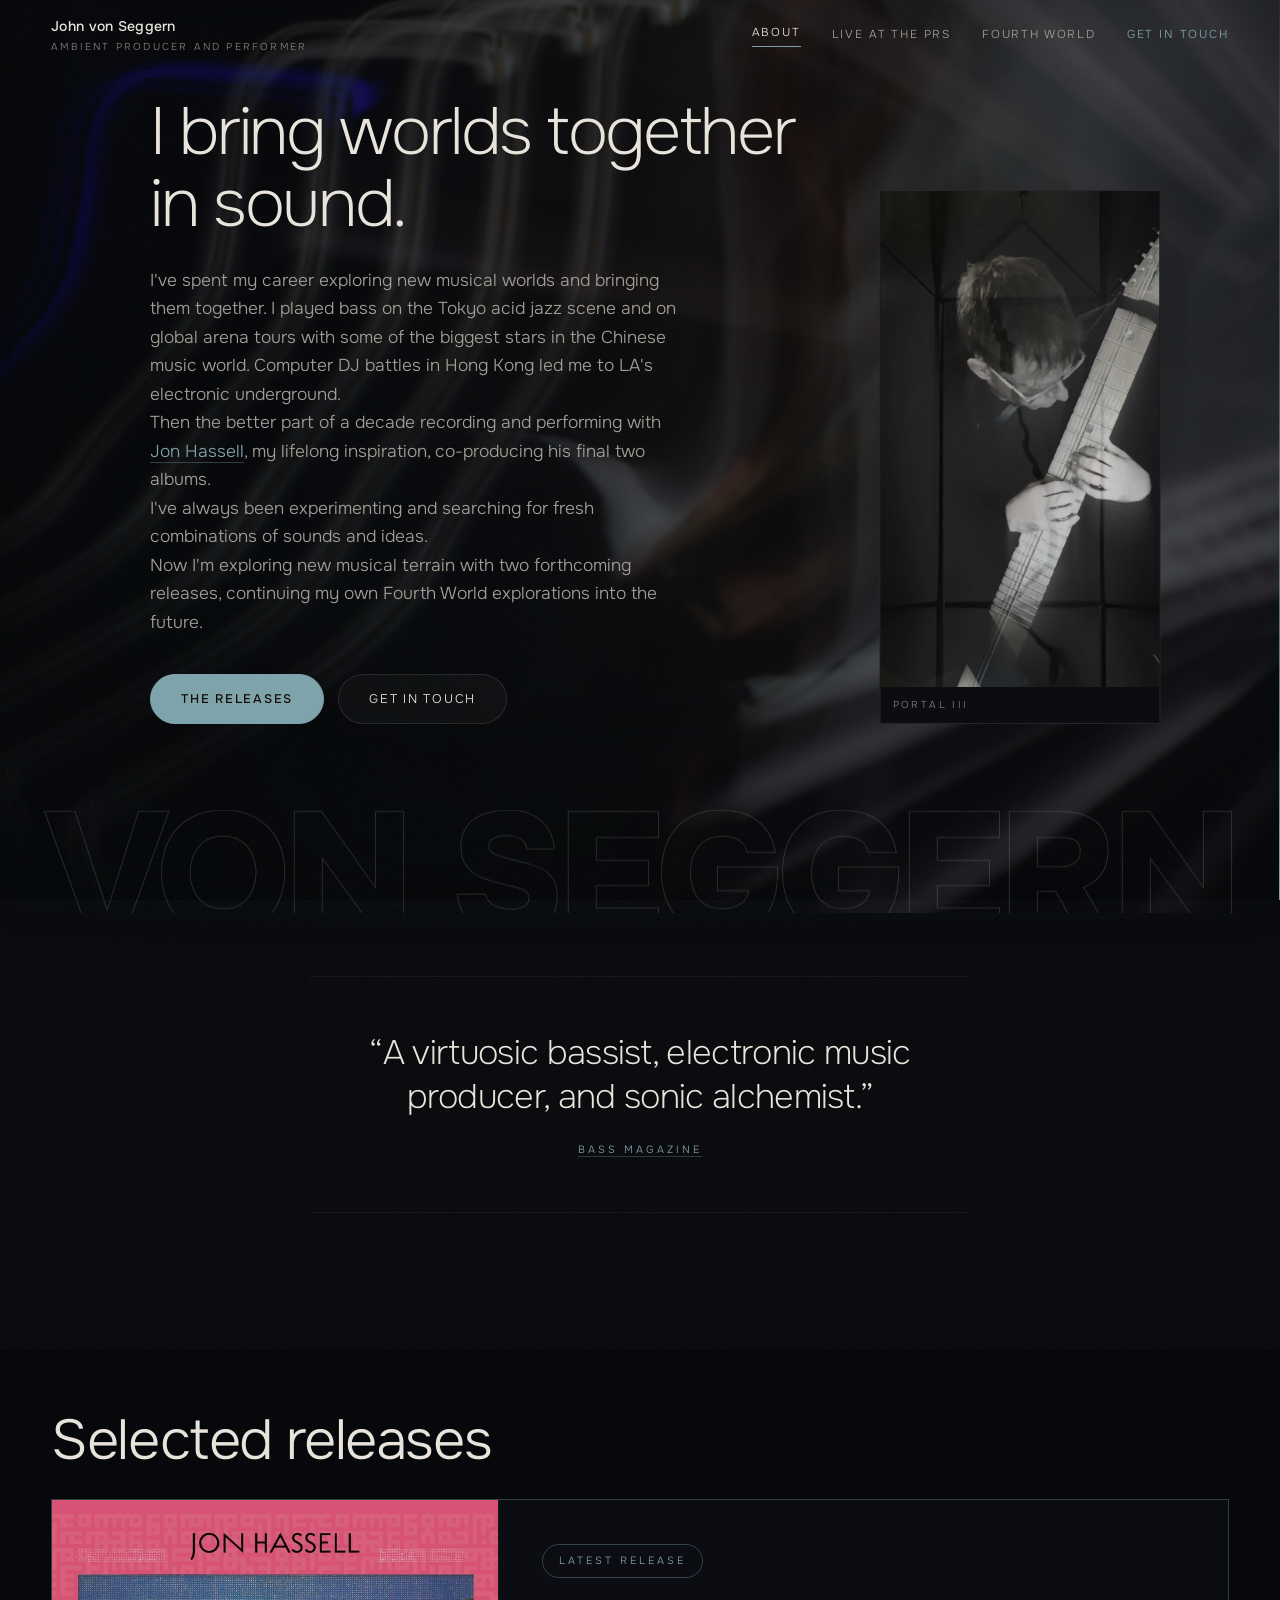
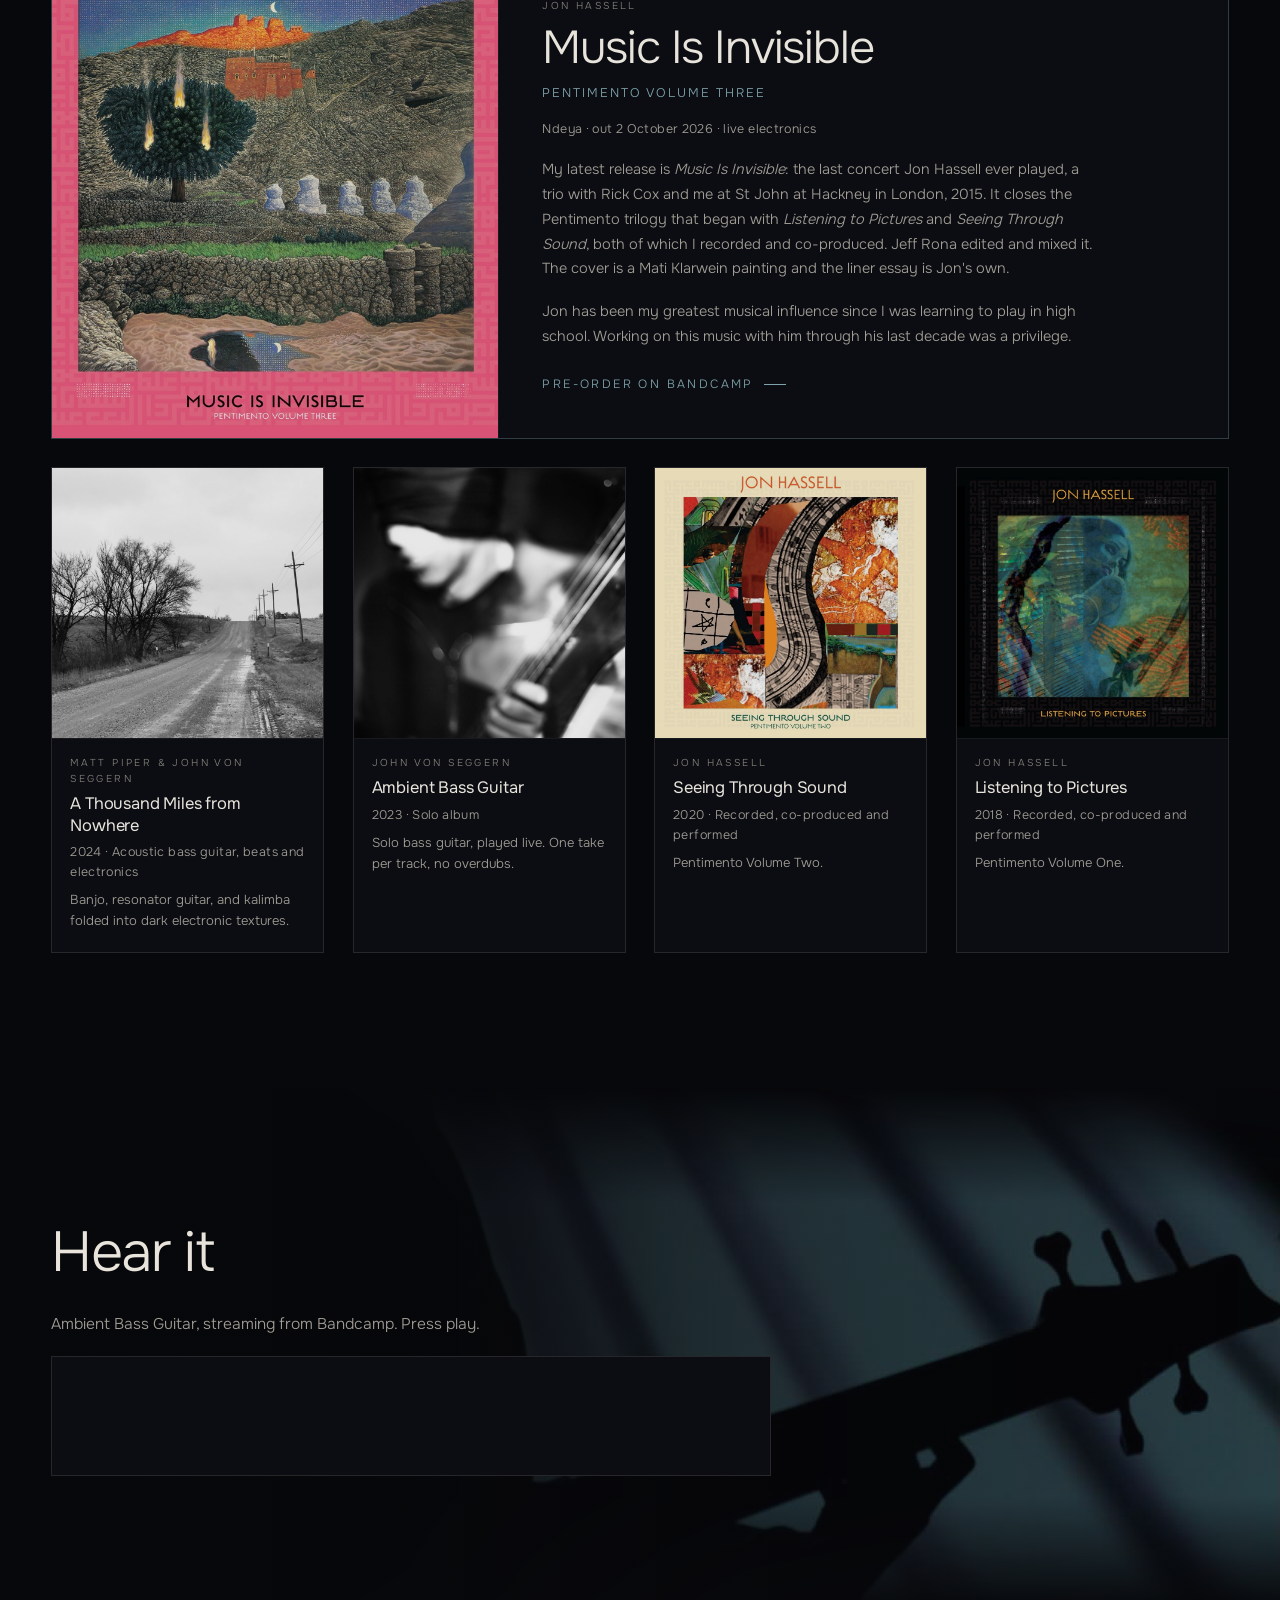
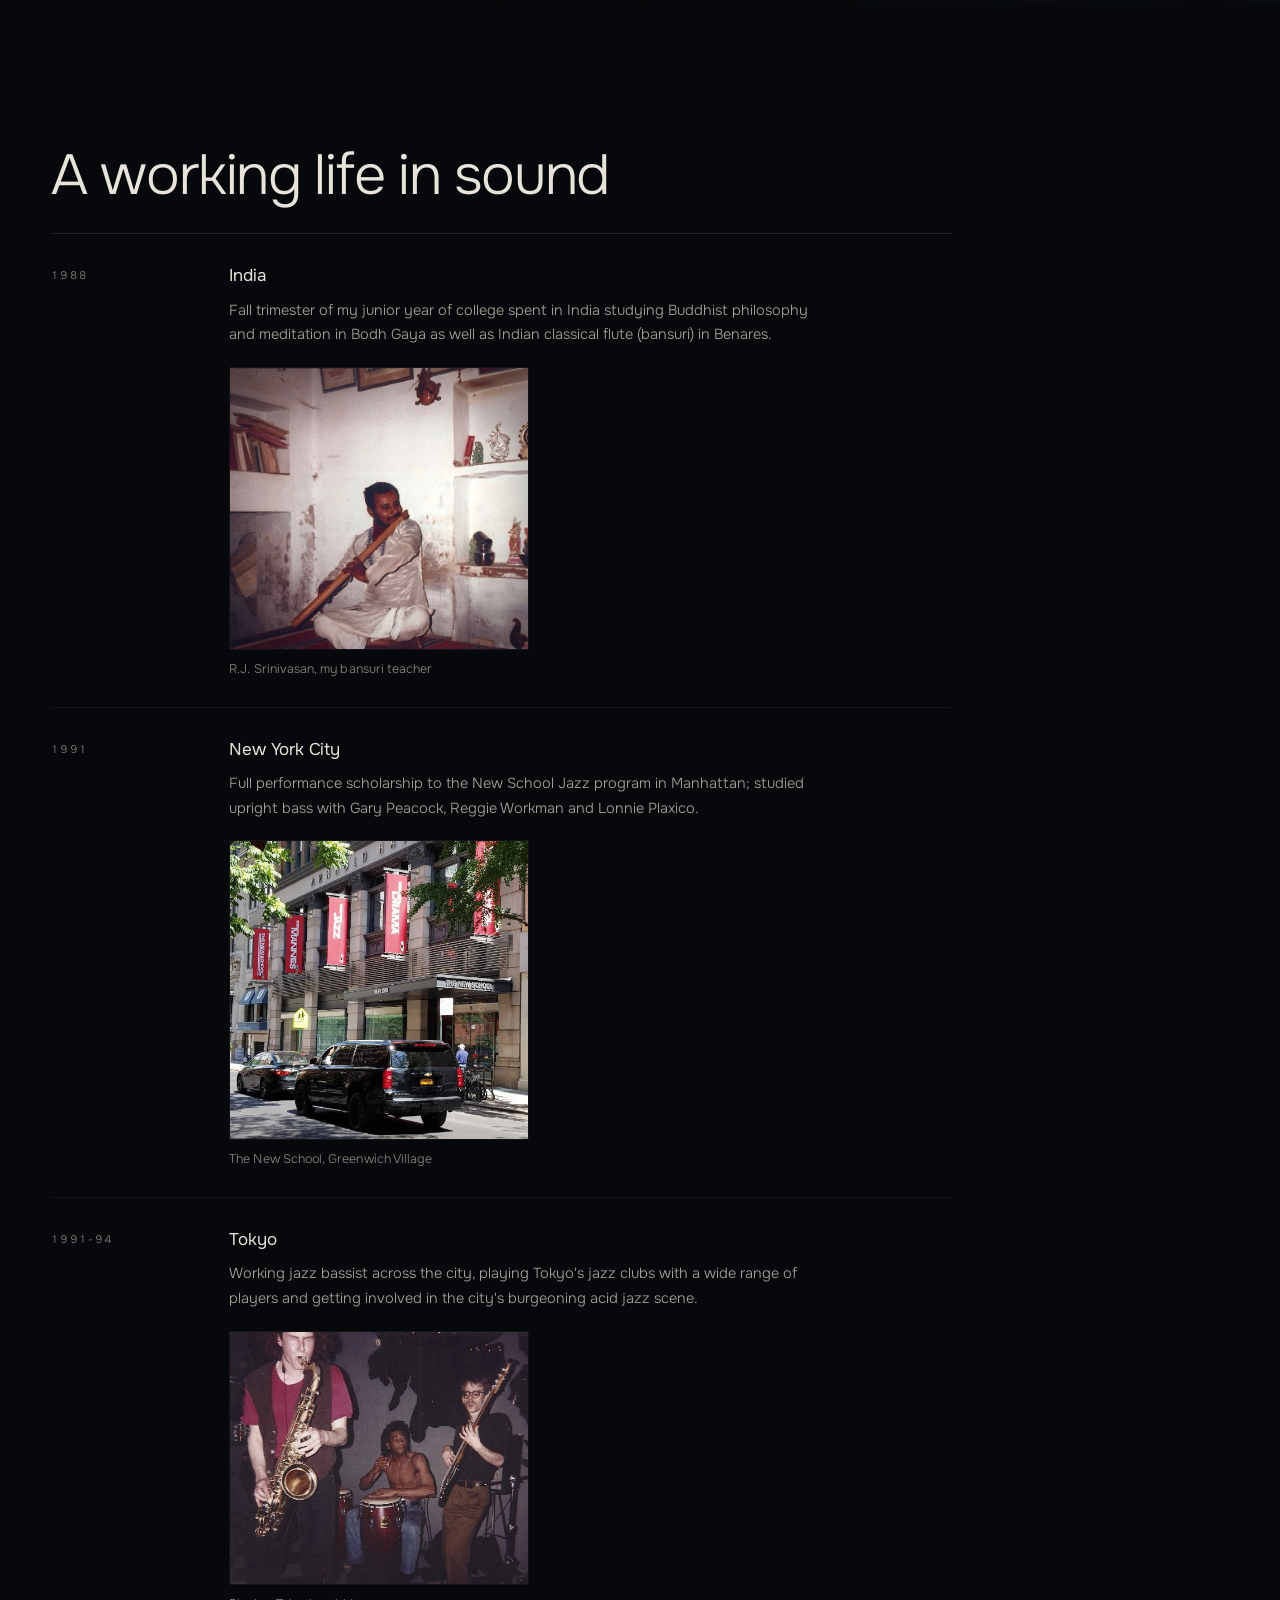
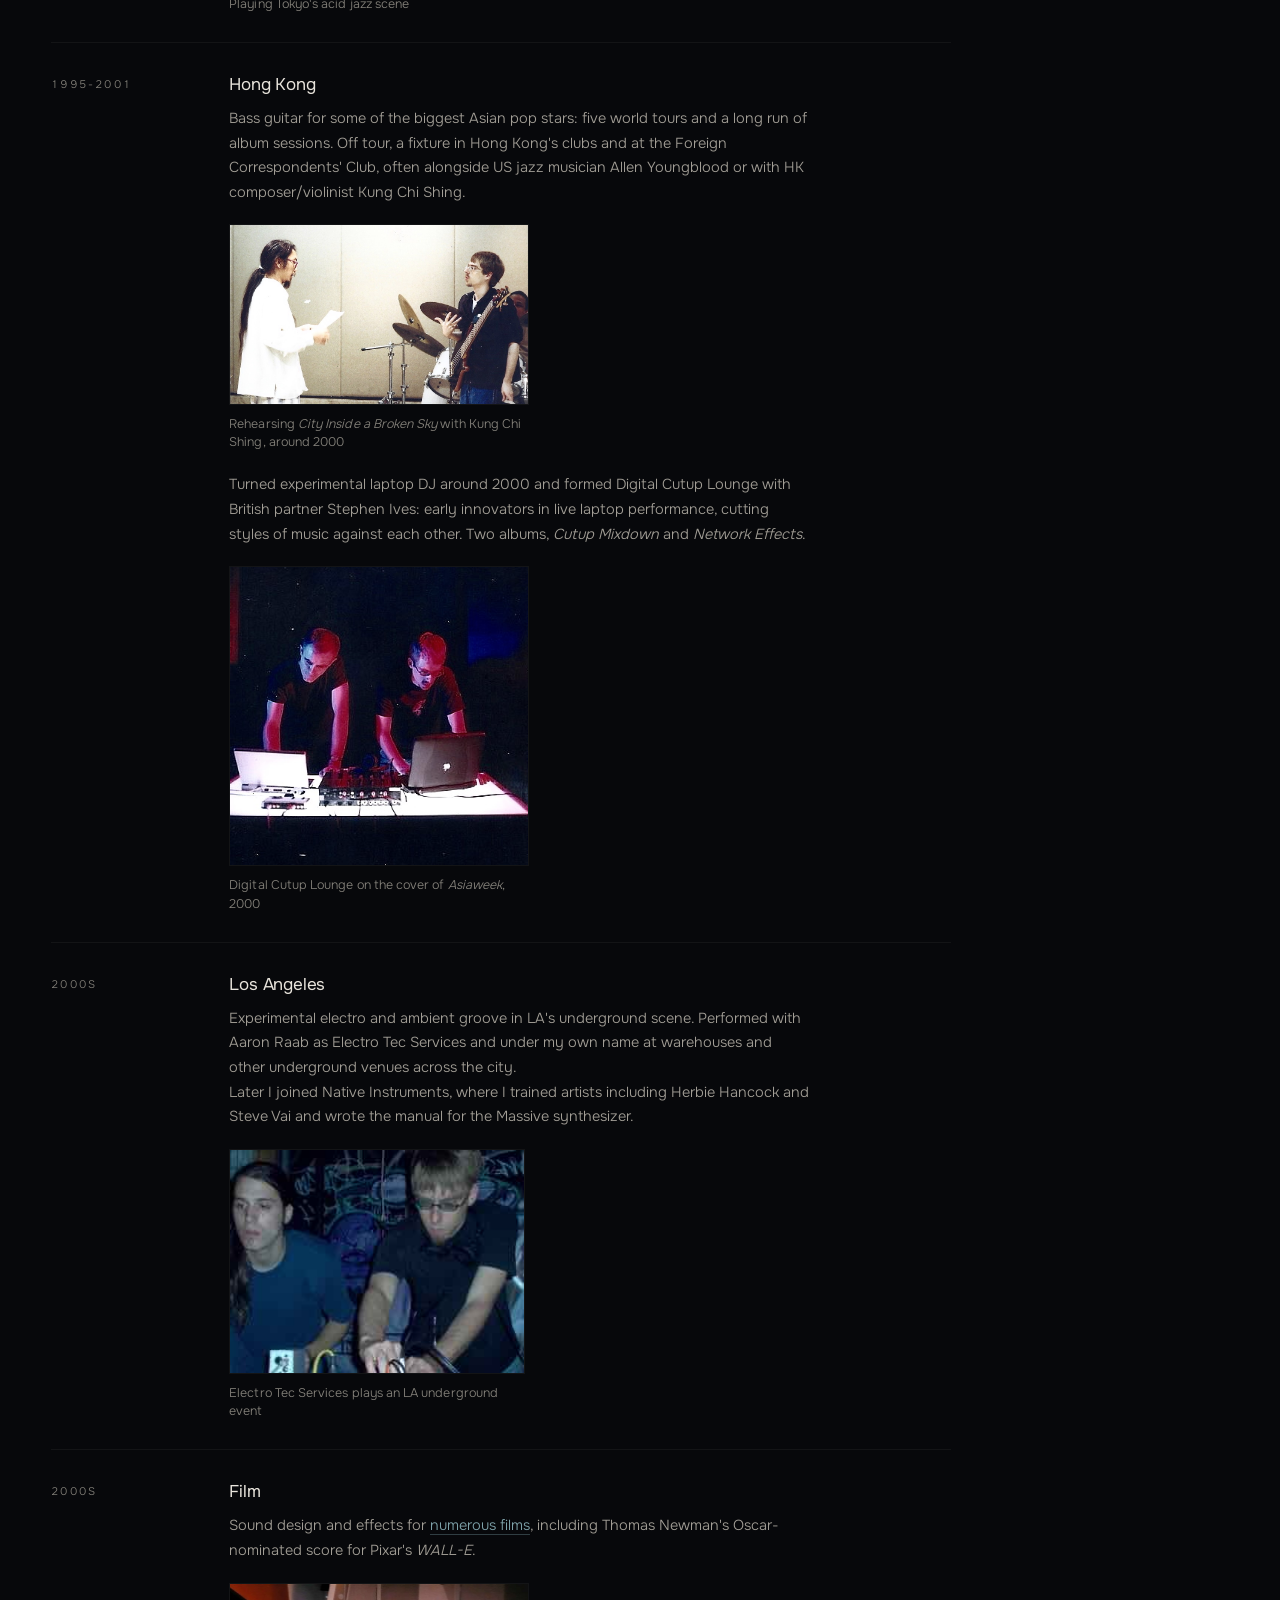
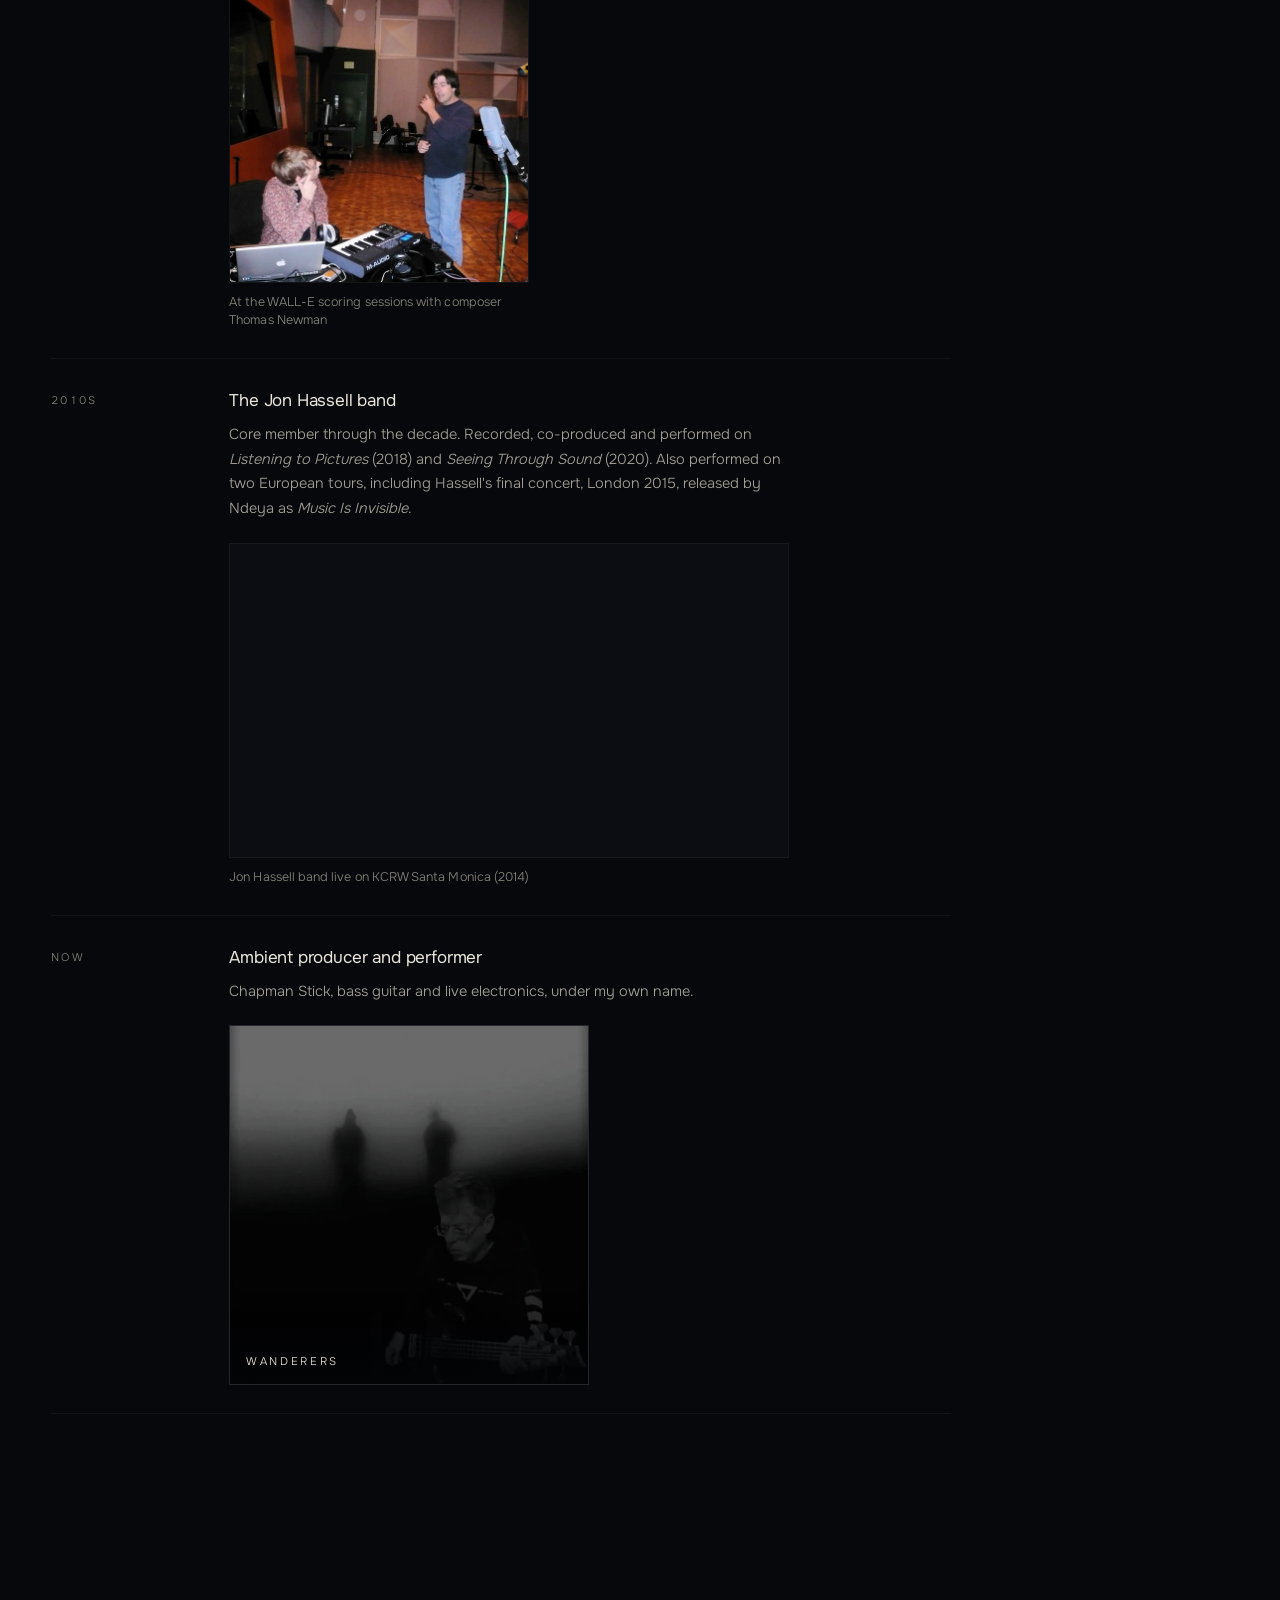
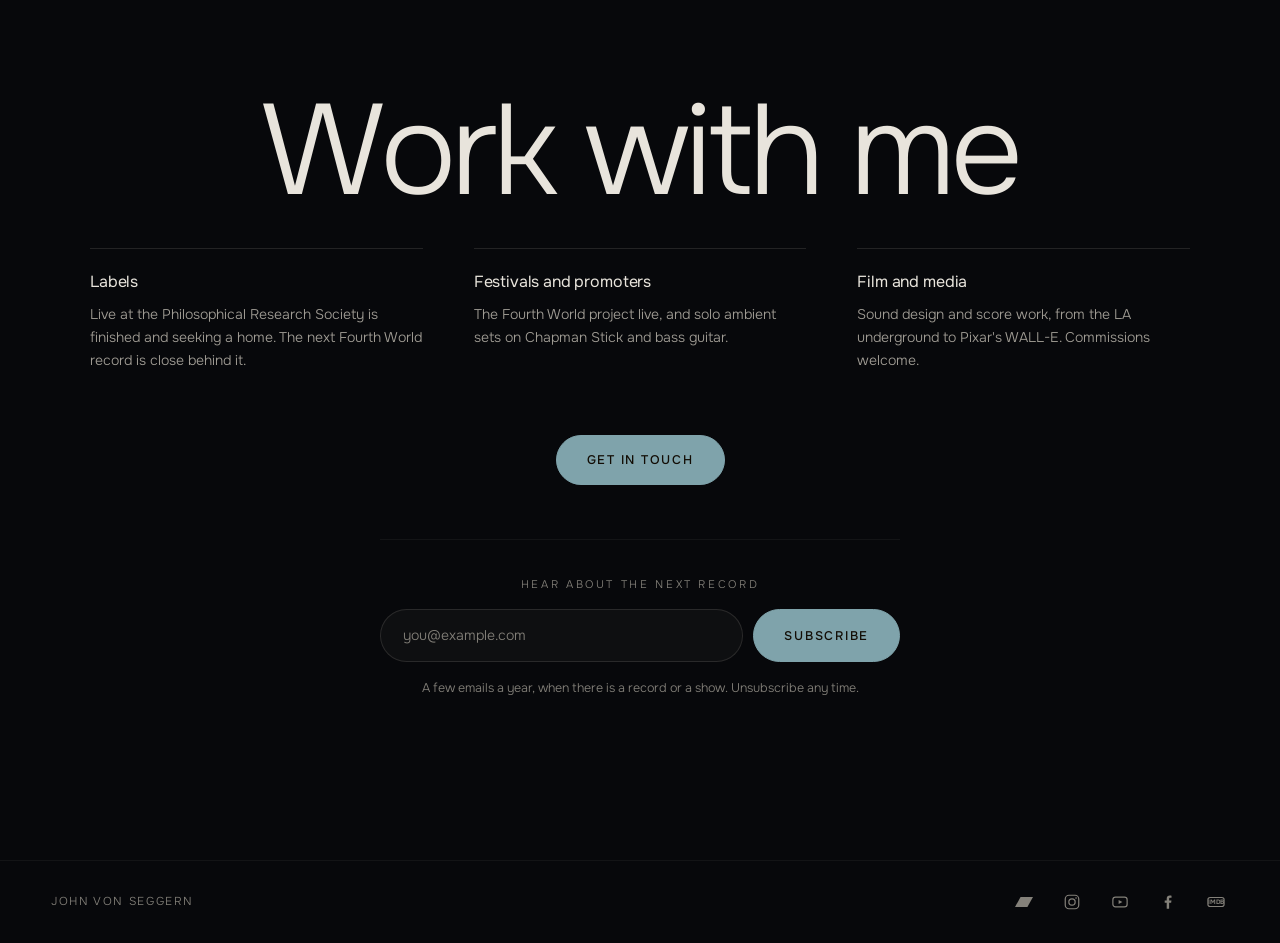
==== commit 65d88831: "Drop R.J. Srinivasan's name from the India era paragraph Co-Authored-By: Claude Sonnet 5 <noreply@an" ====
--- a/index.html
+++ b/index.html
@@ -227,8 +227,8 @@
           <h3 data-copy="era.india.h3">India</h3>
           <p data-copy="era.india.p">
             Fall trimester of my junior year of college spent in India studying Buddhist
-            philosophy and meditation in Bodh Gaya as well as learning Indian classical
-            flute (bansuri) with R.J. Srinivasan in Benares.
+            philosophy and meditation in Bodh Gaya as well as Indian classical flute
+            (bansuri) in Benares.
           </p>
           <div class="era-photos">
             <figure class="era-photo">
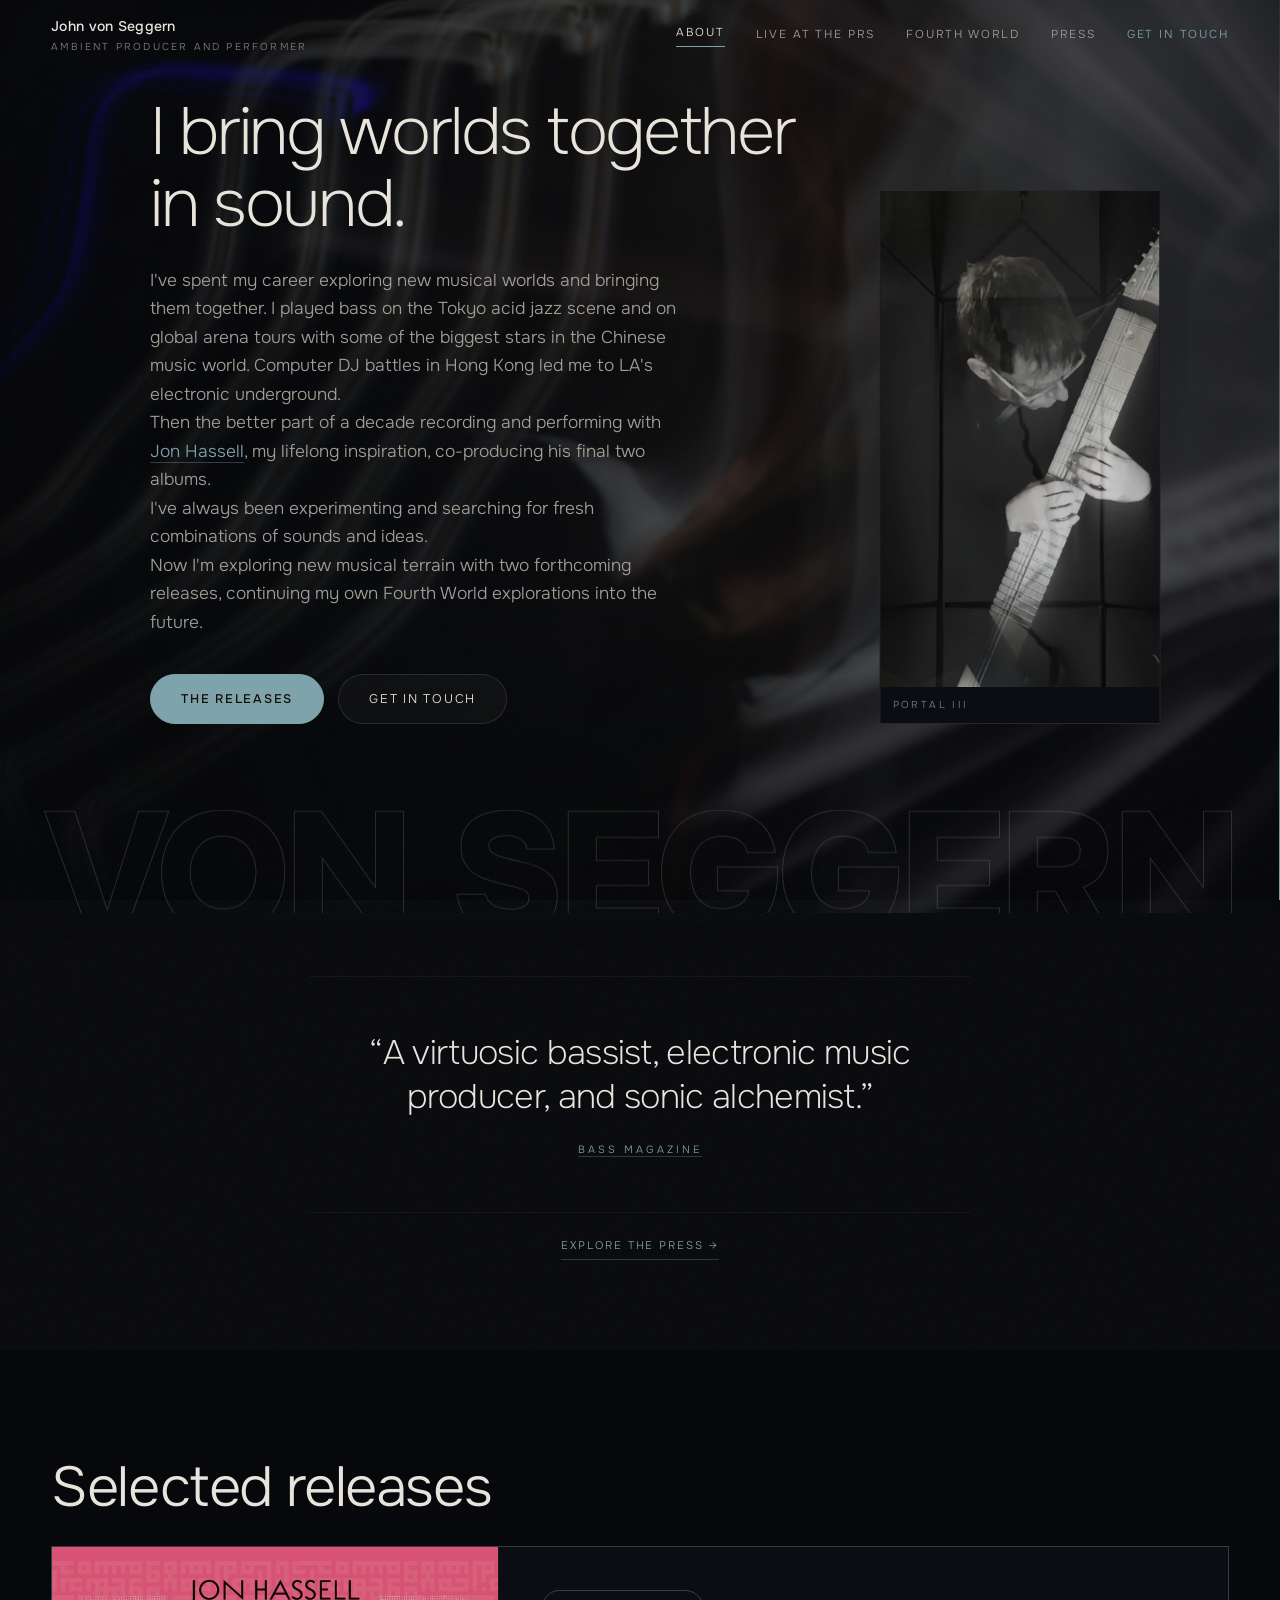
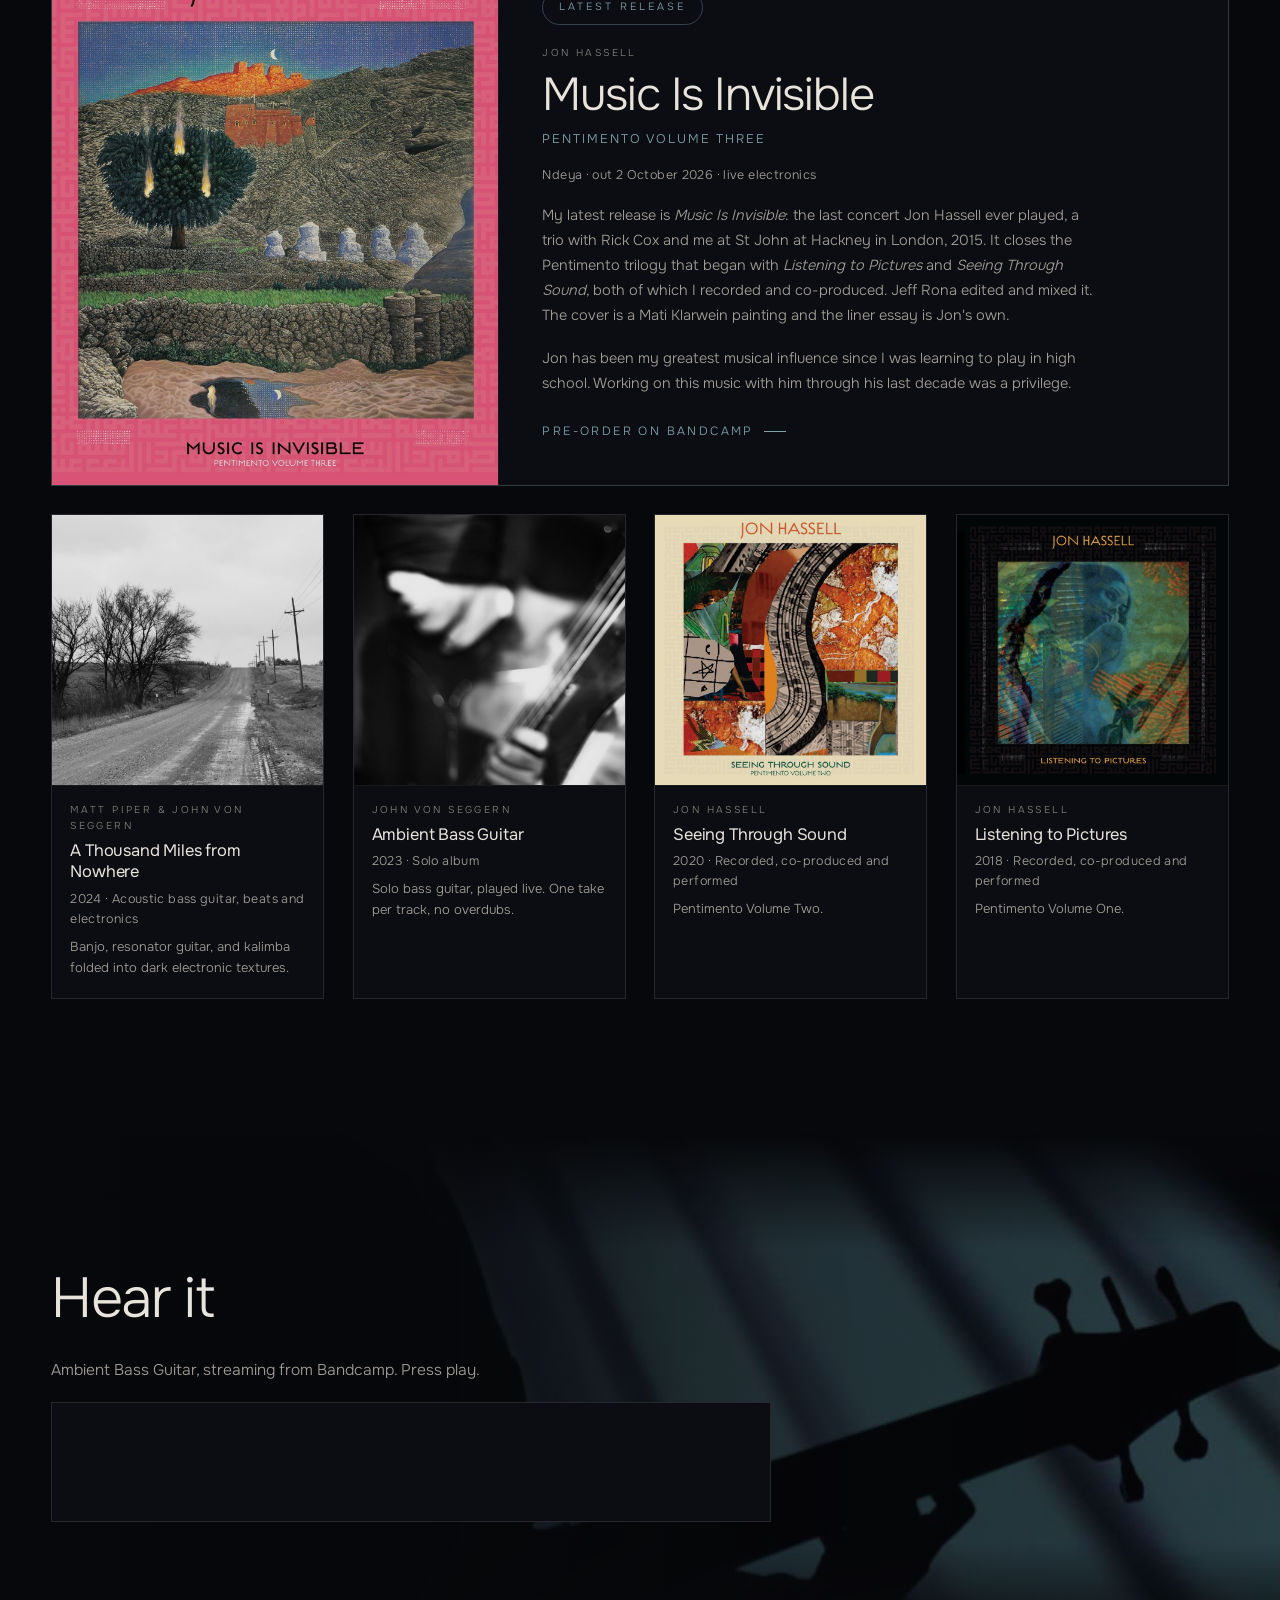
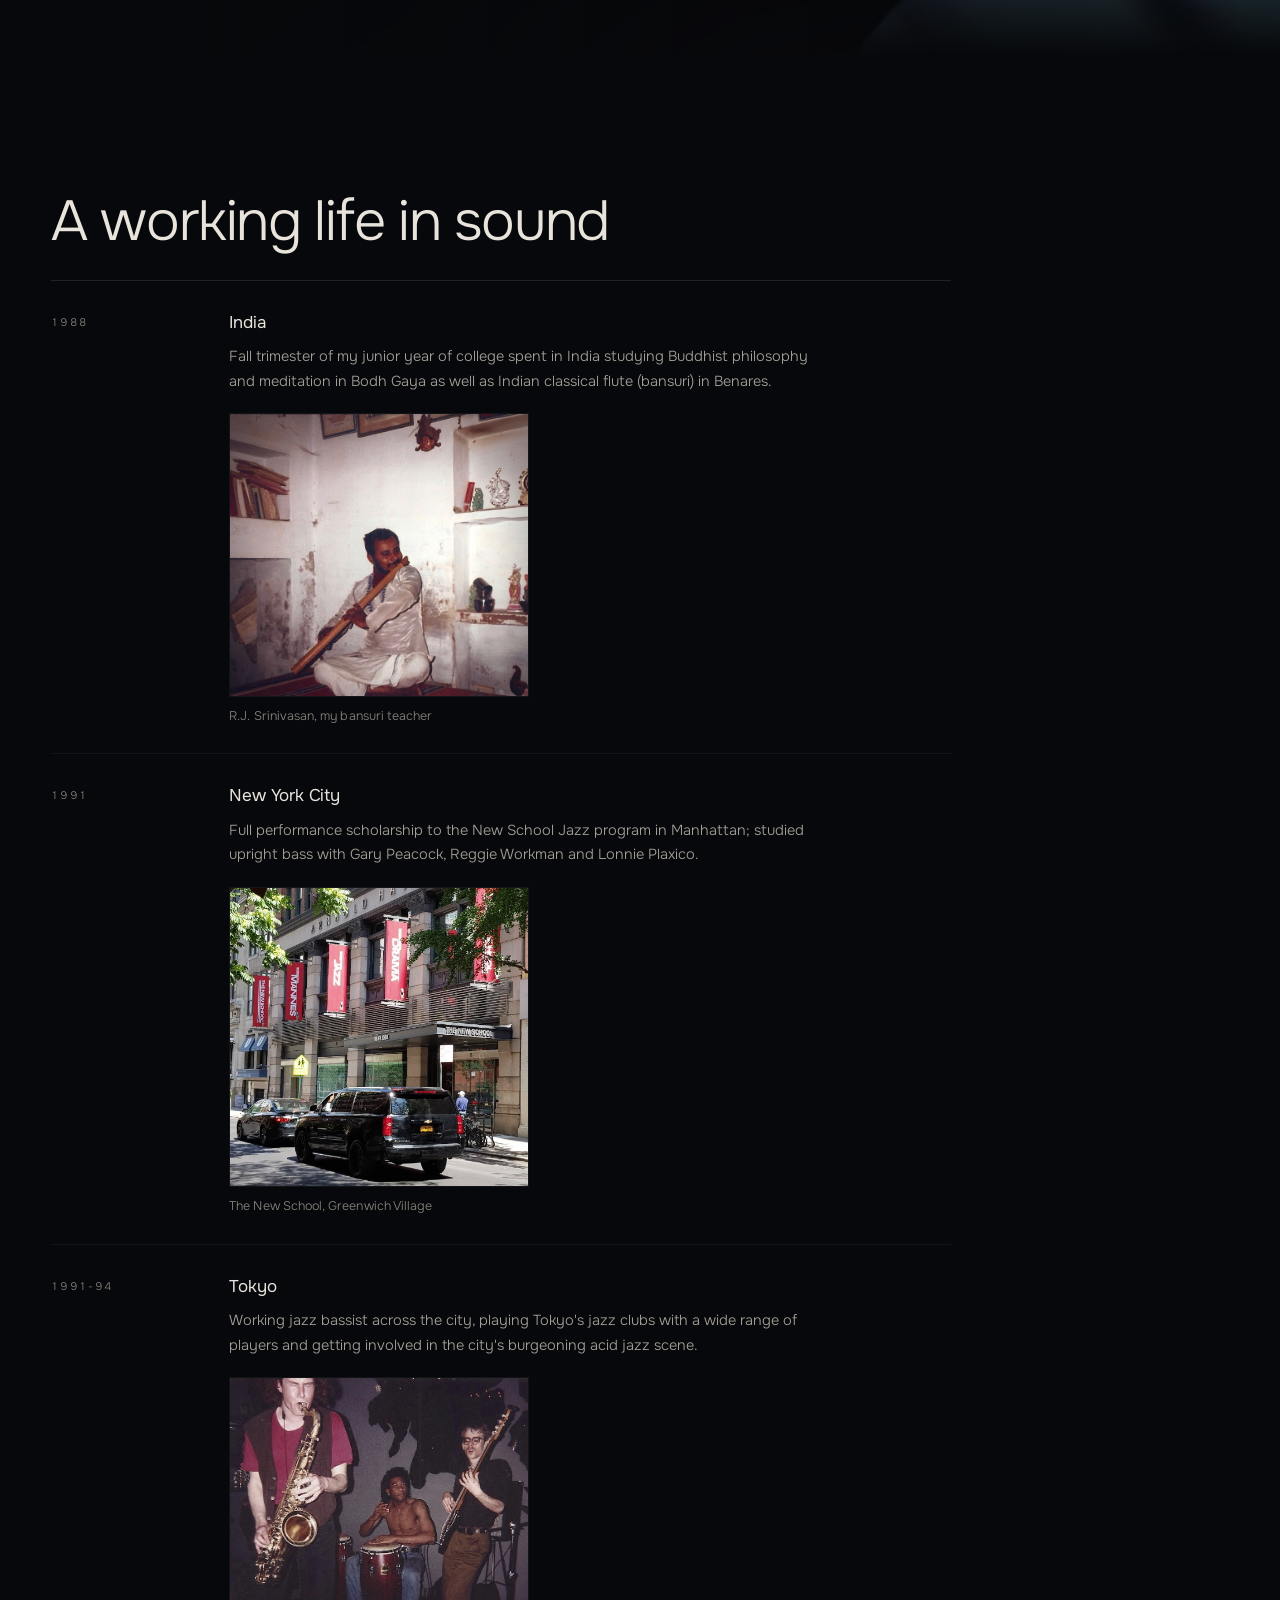
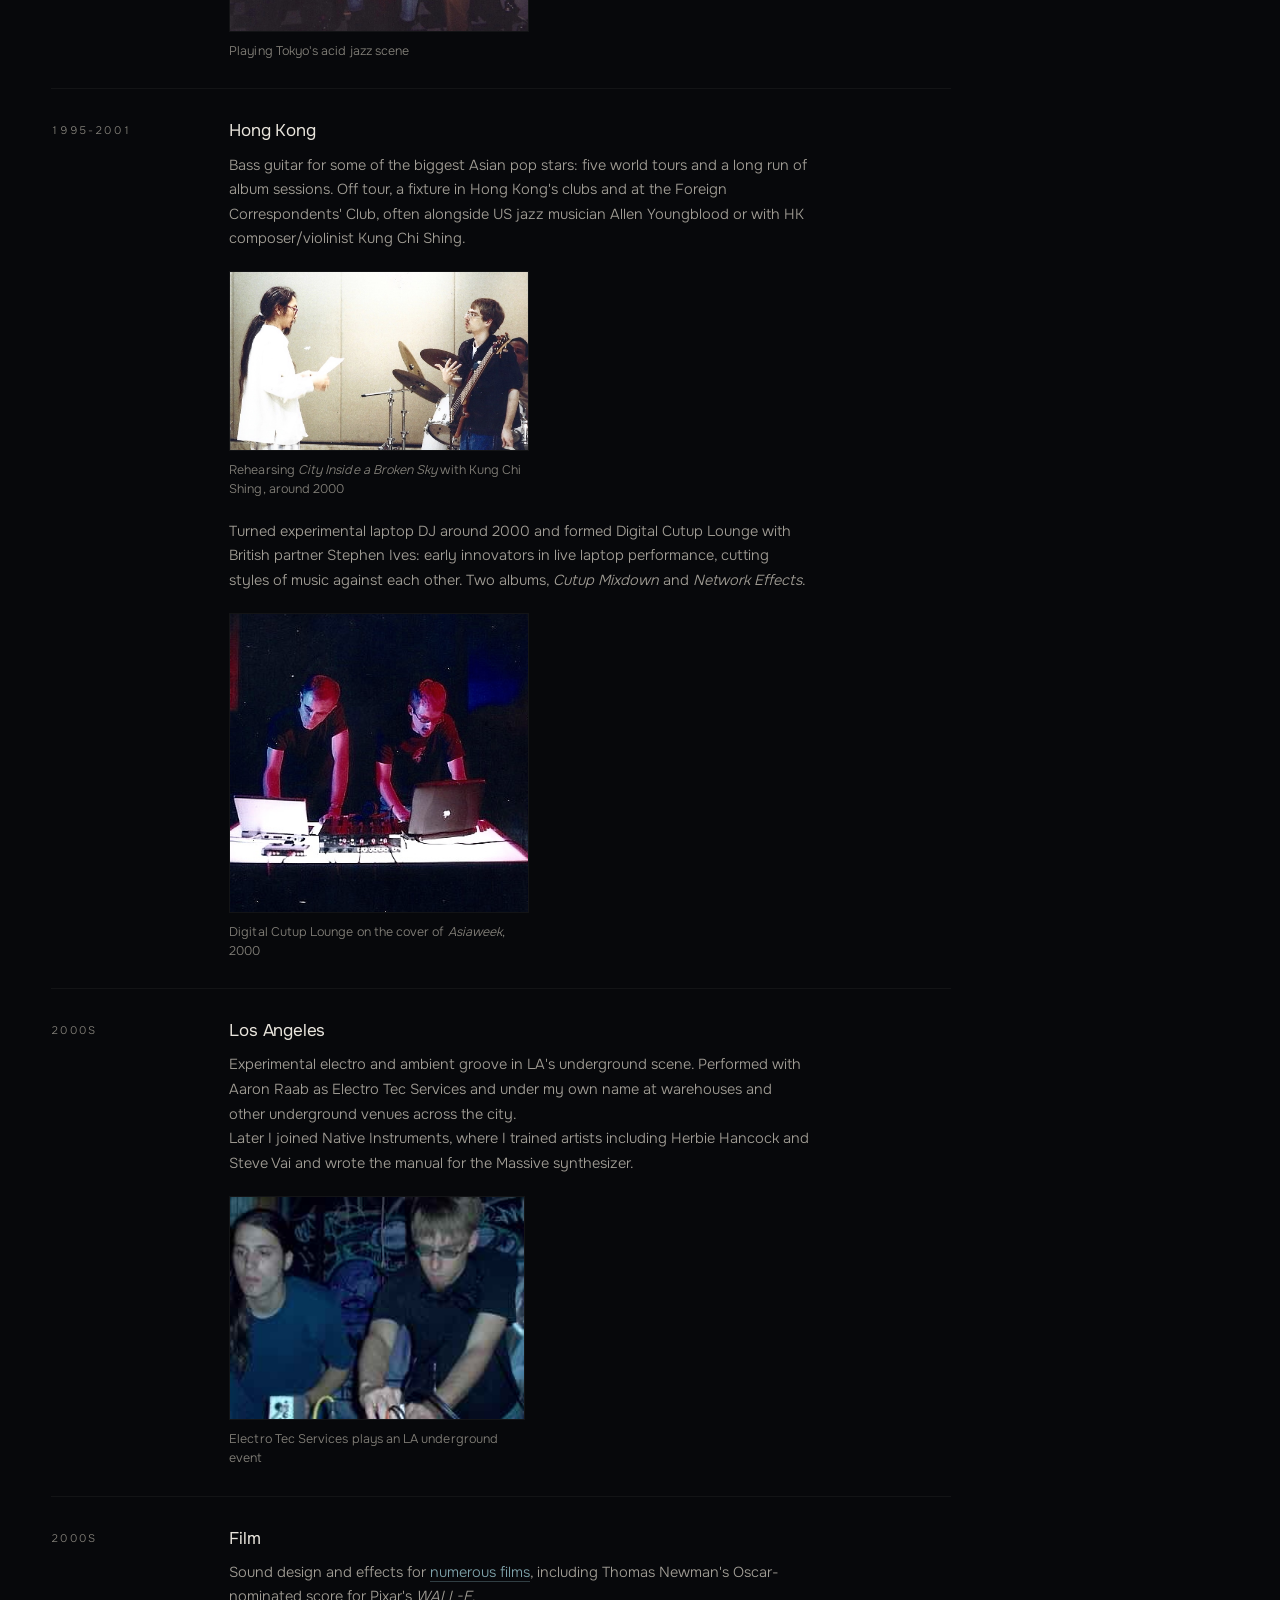
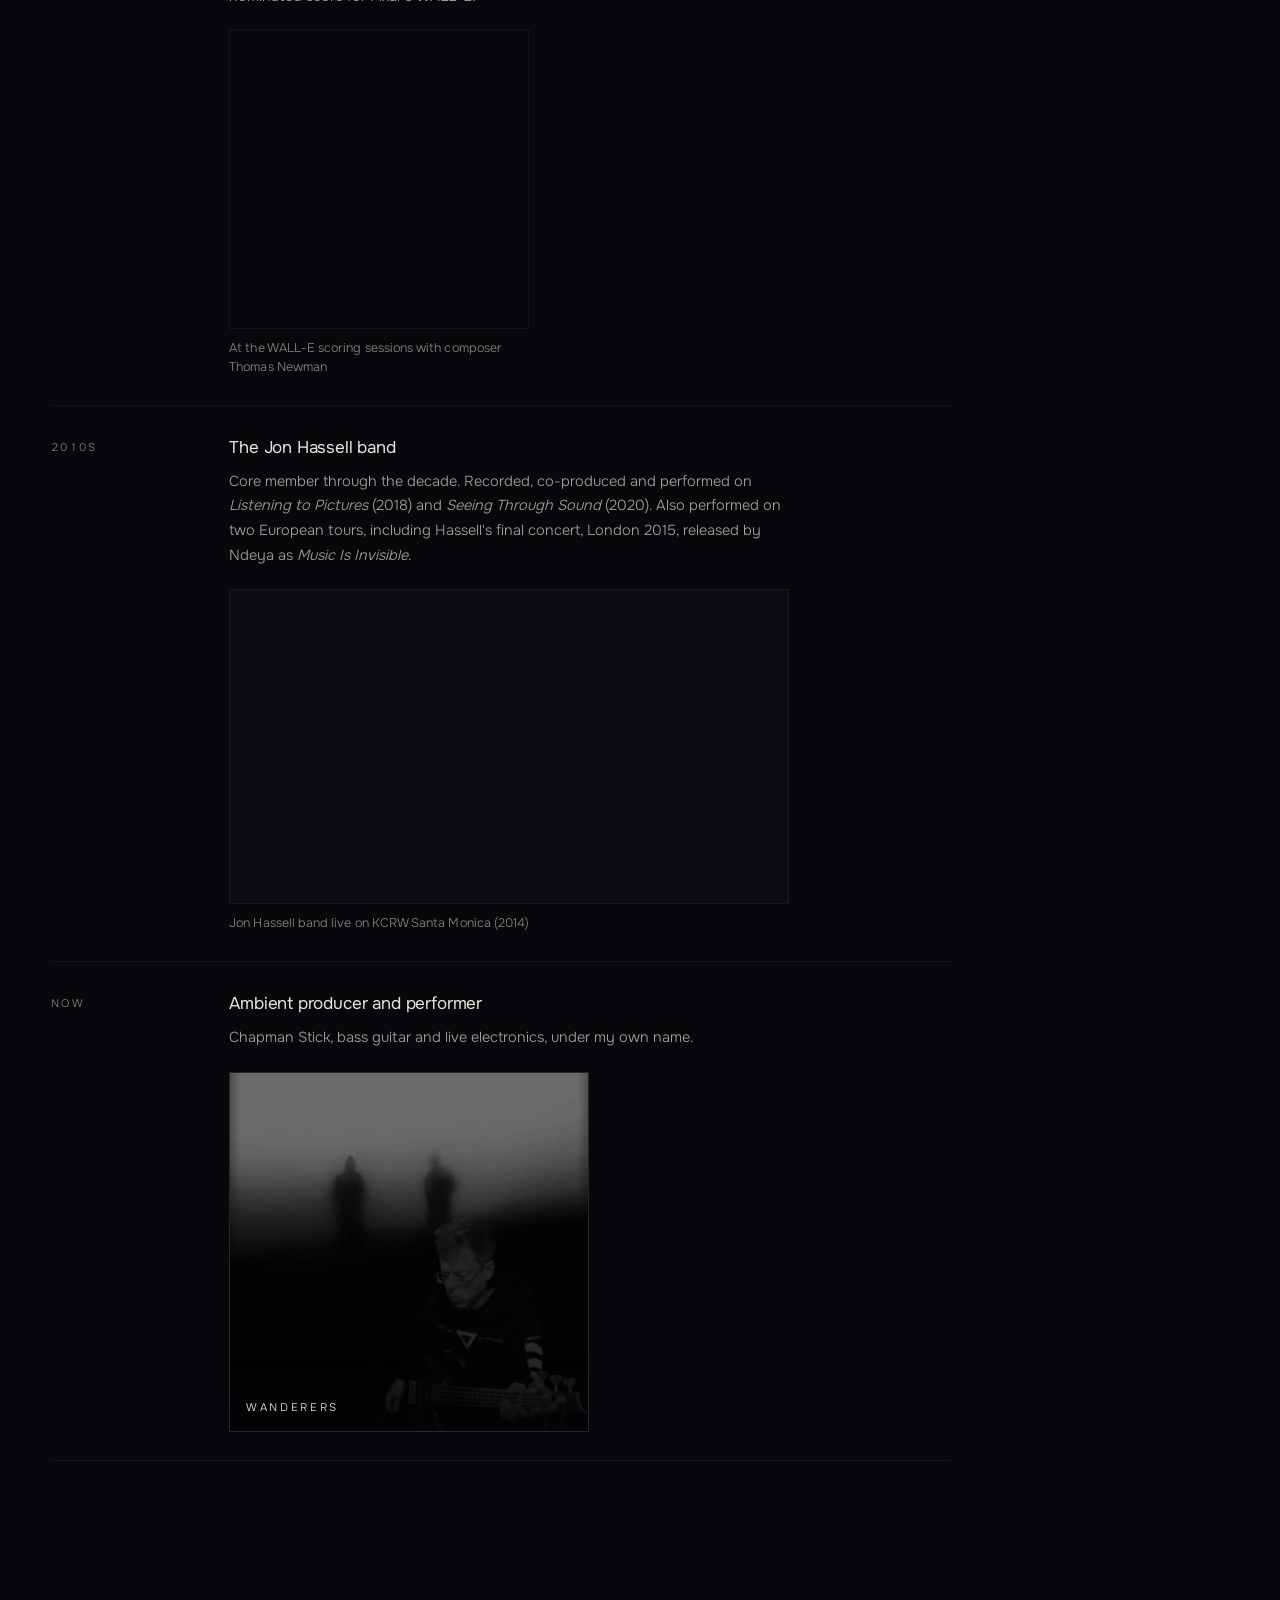
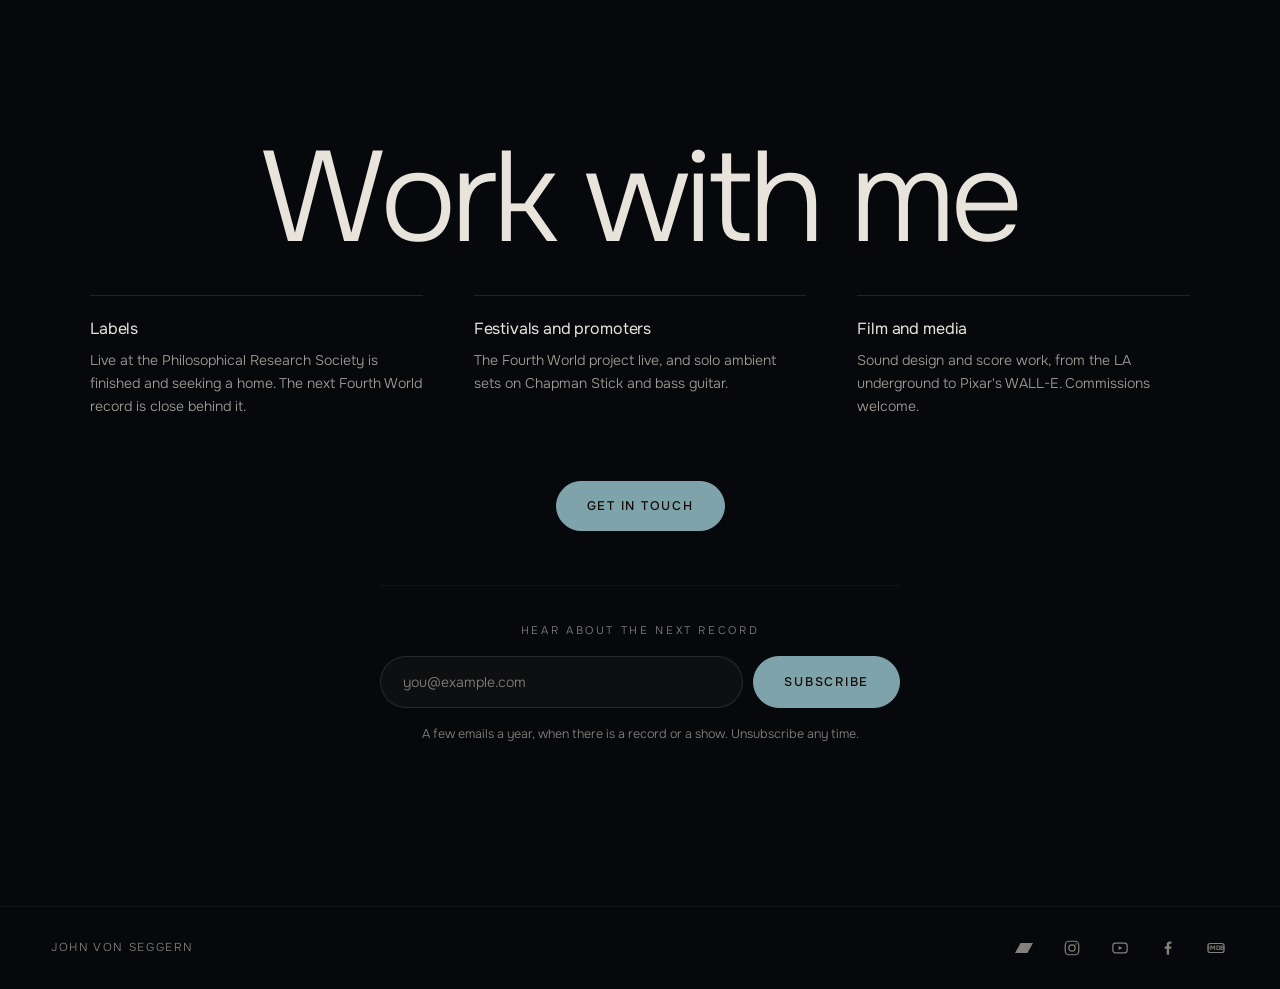
==== commit 2fcc1a46: "Add artist press page with album coverage and interviews" ====
--- a/index.html
+++ b/index.html
@@ -45,6 +45,7 @@
     <a href="index.html" aria-current="page" data-copy="nav.about">About</a>
     <a href="prs.html" data-copy="nav.prs">Live at the PRS</a>
     <a href="fourth-world.html" data-copy="nav.fourthworld">Fourth World</a>
+    <a href="press.html" data-copy="nav.press">Press</a>
     <a href="#contact" class="nav-cta" data-copy="nav.cta">Get in touch</a>
   </nav>
 </header>
@@ -106,6 +107,7 @@
            target="_blank" rel="noopener"><cite data-copy="press.bass.cite">Bass Magazine</cite></a>
       </figcaption>
     </figure>
+    <a class="press-more" href="press.html" data-copy="press.more">Explore the press →</a>
   </section>
 
 
--- a/css/site.css
+++ b/css/site.css
@@ -355,6 +355,132 @@
 }
 .press-cite a:hover{ color:var(--accent-hot); border-color:var(--accent-hot); }
 .press-cite cite{ font-style:normal; }
+.press-more{
+  display:table; margin:20px auto 0;
+  color:var(--accent); font-size:11px; letter-spacing:.18em; text-transform:uppercase;
+  border-bottom:1px solid rgba(127,163,171,.3); padding:4px 0;
+}
+.press-more:hover{ color:var(--accent-hot); border-color:var(--accent-hot); }
+
+/* ── press archive ────────────────────────────────────────────
+   A quiet editorial index: album artwork opens the story; fine rules
+   and spacious rows let the publication names and headlines lead. */
+.press-page{ overflow:hidden; }
+.press-hero{
+  min-height:min(850px, 95svh);
+  max-width:var(--maxw); margin:0 auto;
+  padding:calc(var(--nav-h) + clamp(72px,11vh,150px)) var(--pad) clamp(90px,12vh,160px);
+  display:grid; grid-template-columns:minmax(0,1.18fr) minmax(290px,.82fr);
+  gap:clamp(48px,8vw,150px); align-items:center;
+}
+.press-hero-copy{ max-width:750px; }
+.press-title{
+  margin:0 0 clamp(26px,3.5vw,48px);
+  font-size:clamp(64px,9.2vw,150px); font-weight:200;
+  line-height:.91; letter-spacing:-.075em;
+  text-wrap:balance;
+}
+.press-intro{
+  max-width:52ch; margin:0;
+  font-size:clamp(16px,1.45vw,21px); line-height:1.65;
+  color:var(--bone-dim);
+}
+.press-hero-actions{ display:flex; flex-wrap:wrap; gap:12px; margin-top:36px; }
+.press-cover{ margin:0; position:relative; align-self:center; }
+.press-cover::before{
+  content:""; position:absolute; z-index:-1; inset:-30px -30px 30px 30px;
+  border:1px solid var(--line-soft);
+}
+.press-cover img{ width:100%; aspect-ratio:1; object-fit:cover; box-shadow:0 28px 70px rgba(0,0,0,.28); }
+.press-cover figcaption{
+  margin-top:16px; font-size:10px; color:var(--muted);
+  letter-spacing:.2em; text-transform:uppercase;
+}
+.press-section{
+  padding:clamp(90px,12vw,160px) var(--pad);
+  border-top:1px solid var(--line-soft);
+}
+.press-section-head, .press-group, .press-list{ max-width:var(--maxw); margin-left:auto; margin-right:auto; }
+.press-section-head{ display:grid; grid-template-columns:minmax(0,1fr) minmax(230px,.55fr); column-gap:8%; align-items:end; }
+.press-section-head .eyebrow{ grid-column:1/-1; }
+.press-section-head h2{
+  margin:0; max-width:13ch; font-size:clamp(44px,6.3vw,94px);
+  font-weight:200; letter-spacing:-.055em; line-height:1.02;
+}
+.press-section-head > p:last-child{
+  margin:0 0 5px; max-width:44ch; color:var(--bone-dim);
+  font-size:clamp(15px,1.2vw,18px); line-height:1.7;
+}
+.press-group{ margin-top:clamp(72px,8vw,130px); }
+.press-group-title{
+  margin:0 0 18px; padding-bottom:18px; border-bottom:1px solid var(--line);
+  color:var(--accent); text-transform:uppercase; letter-spacing:.24em;
+  font-size:11px; font-weight:500;
+}
+.press-list{ border-bottom:1px solid var(--line-soft); }
+.press-item{
+  display:grid; grid-template-columns:minmax(150px,.29fr) minmax(0,1fr) 36px;
+  gap:clamp(20px,4vw,65px); align-items:start;
+  padding:clamp(24px,3.2vw,42px) 0;
+  border-top:1px solid var(--line-soft);
+  transition:padding-left .35s var(--ease-out), color .35s var(--ease-out);
+}
+.press-item:first-child{ border-top:0; }
+.press-item:hover{ padding-left:12px; }
+.press-item-meta{
+  font-size:10.5px; line-height:1.7; letter-spacing:.17em;
+  text-transform:uppercase; color:var(--muted);
+}
+.press-item-main{ display:flex; flex-direction:column; gap:10px; }
+.press-item-main strong{
+  font-size:clamp(21px,2.4vw,34px); font-weight:300; letter-spacing:-.025em;
+  line-height:1.17; color:var(--bone); transition:color .25s var(--ease);
+}
+.press-item:hover .press-item-main strong{ color:var(--accent-hot); }
+.press-item-main > span{ max-width:72ch; font-size:14px; line-height:1.65; color:var(--bone-dim); }
+.press-item-arrow{
+  justify-self:end; color:var(--accent); font-size:26px; line-height:1;
+  transition:transform .3s var(--ease-out), color .3s var(--ease-out);
+}
+.press-item:hover .press-item-arrow{ transform:translate(3px,-3px); color:var(--accent-hot); }
+.press-archive{ background:rgba(16,19,25,.55); }
+.press-archive .press-list{ margin-top:clamp(72px,8vw,130px); }
+.press-end{
+  max-width:var(--maxw); margin:0 auto; padding:clamp(100px,13vw,190px) var(--pad);
+}
+.press-end h2{
+  max-width:12ch; margin:0 0 18px;
+  font-size:clamp(48px,7vw,106px); font-weight:200;
+  letter-spacing:-.055em; line-height:1;
+}
+.press-end > p:not(.eyebrow){ margin:0 0 30px; color:var(--bone-dim); font-size:17px; }
+@media (max-width:900px){
+  .press-hero{ grid-template-columns:minmax(0,1fr) minmax(240px,.7fr); gap:40px; }
+  .press-title{ font-size:clamp(60px,8.4vw,90px); }
+}
+@media (max-width:760px){
+  .nav-links{ flex-wrap:wrap; gap:8px 16px; }
+  .press-hero{
+    grid-template-columns:1fr; min-height:0;
+    padding-top:calc(var(--nav-h) + 115px); gap:70px;
+  }
+  .press-title{ font-size:clamp(60px,13vw,100px); }
+  .press-cover{ width:min(76vw,440px); margin-left:auto; margin-right:20px; }
+  .press-section-head{ display:block; }
+  .press-section-head > p:last-child{ margin-top:26px; }
+  .press-item{ grid-template-columns:minmax(0,1fr) 24px; gap:10px 14px; }
+  .press-item-meta{ grid-column:1/-1; }
+  .press-item-main{ grid-column:1; }
+  .press-item-arrow{ grid-column:2; grid-row:2; font-size:22px; }
+  .press-item:hover{ padding-left:0; }
+}
+@media (max-width:420px){
+  .nav-links{ column-gap:12px; }
+  .nav-links a{ font-size:9px; letter-spacing:.08em; }
+  .press-hero{ padding-top:175px; }
+  .press-title{ font-size:clamp(56px,14vw,70px); }
+  .press-cover{ width:82vw; margin-right:10px; }
+}
 
 /* ── 02/03 albums ─ full-bleed photographic sections ────────── */
 
@@ -774,6 +900,8 @@
    photograph that is not always dark, so it gets a scrim across the side the
    copy sits on. The cover keeps the bright half of the frame. */
 .page-open .album-bg img{ opacity:.32; }
+/* Give the Fourth World opening photograph 15% more visibility. */
+.fourth-world-open .album-bg img{ opacity:.368; }
 .page-open .album-bg::after{
   background:
     linear-gradient(180deg, var(--ground) 0%, transparent 24%, transparent 72%, var(--ground) 100%),
@@ -852,6 +980,19 @@
   overflow:hidden; text-overflow:ellipsis; white-space:nowrap;
 }
 
+/* Keep the Fourth World collaborator credits fully readable. */
+.fourth-world-open .player-title{
+  text-transform:none; white-space:normal; overflow:visible;
+  letter-spacing:.04em; line-height:1.5;
+}
+.fourth-world-open .player-track-name{
+  display:block; font-size:13px; letter-spacing:.1em;
+}
+.fourth-world-open .player-credit{
+  display:block; margin-top:3px; font-size:11px;
+  letter-spacing:.02em; overflow-wrap:anywhere;
+}
+
 .player-scrub{
   -webkit-appearance:none; appearance:none;
   display:block; width:100%; height:14px;
